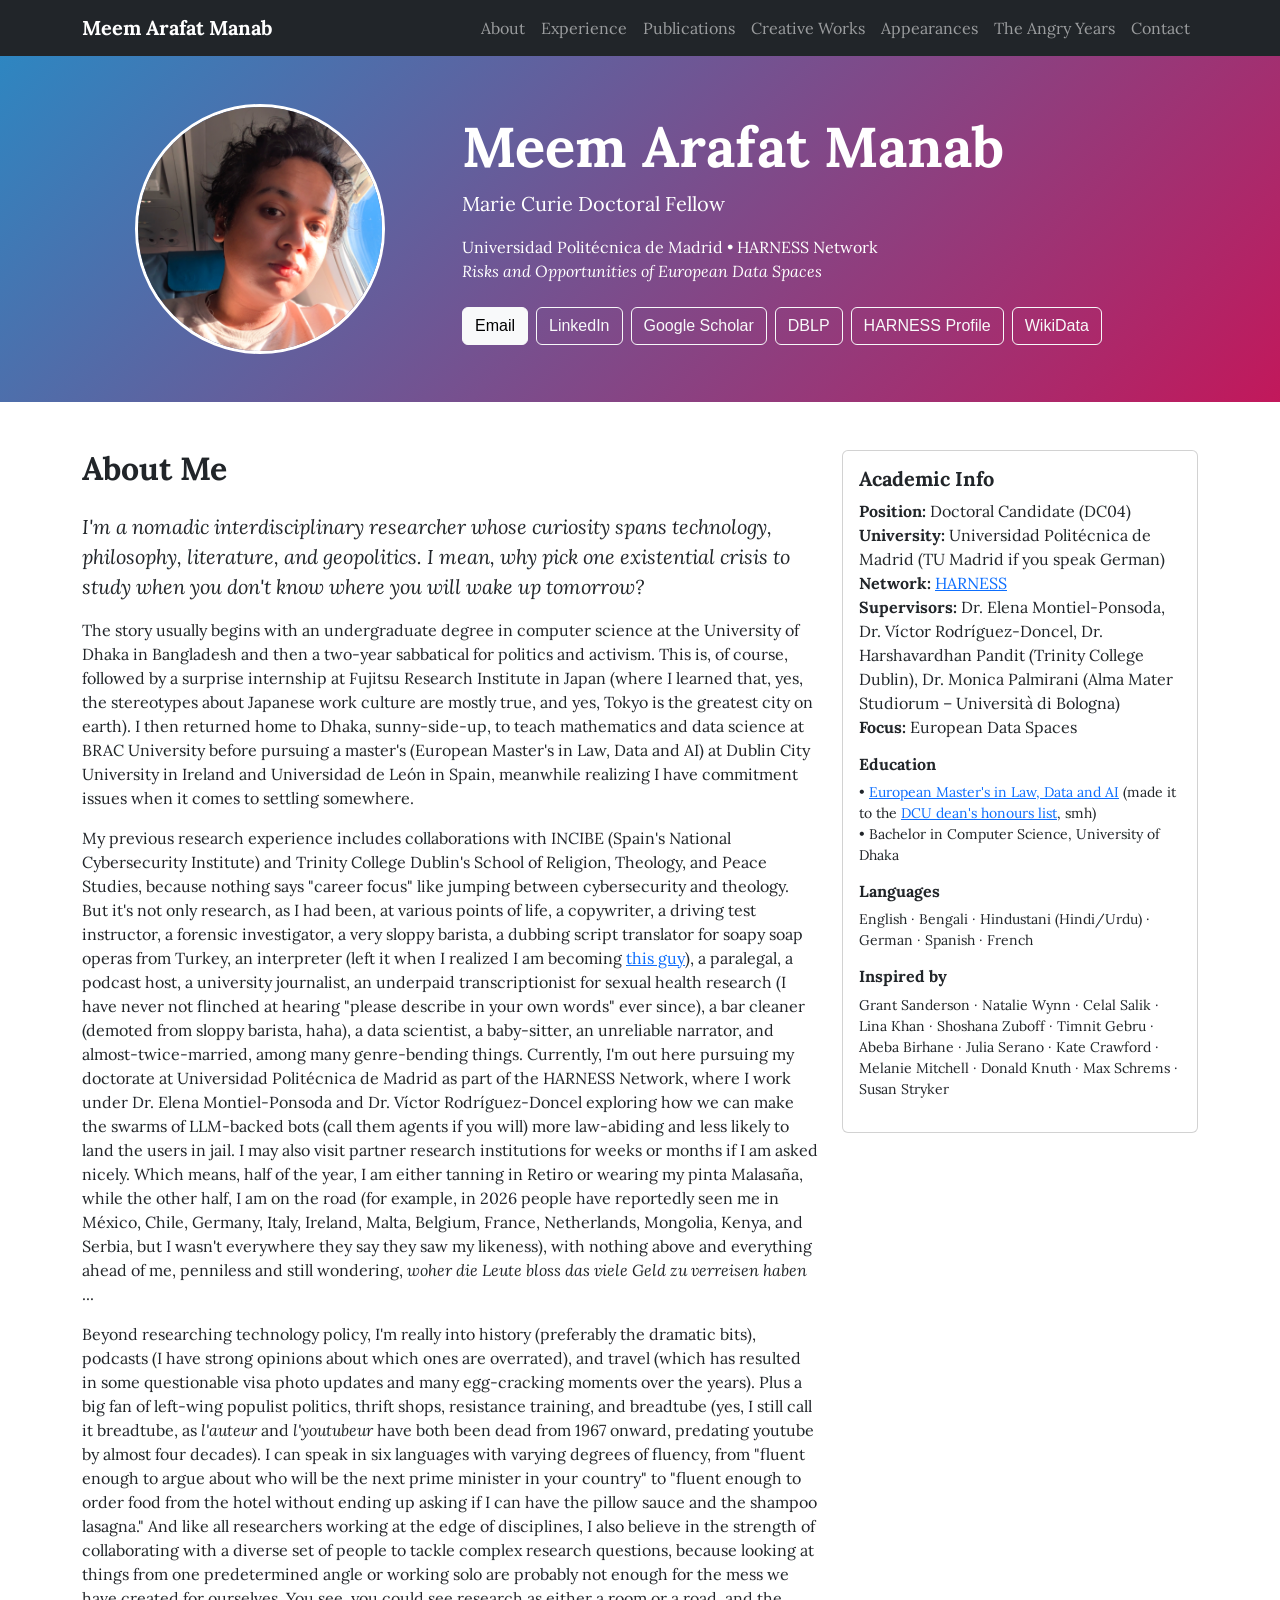
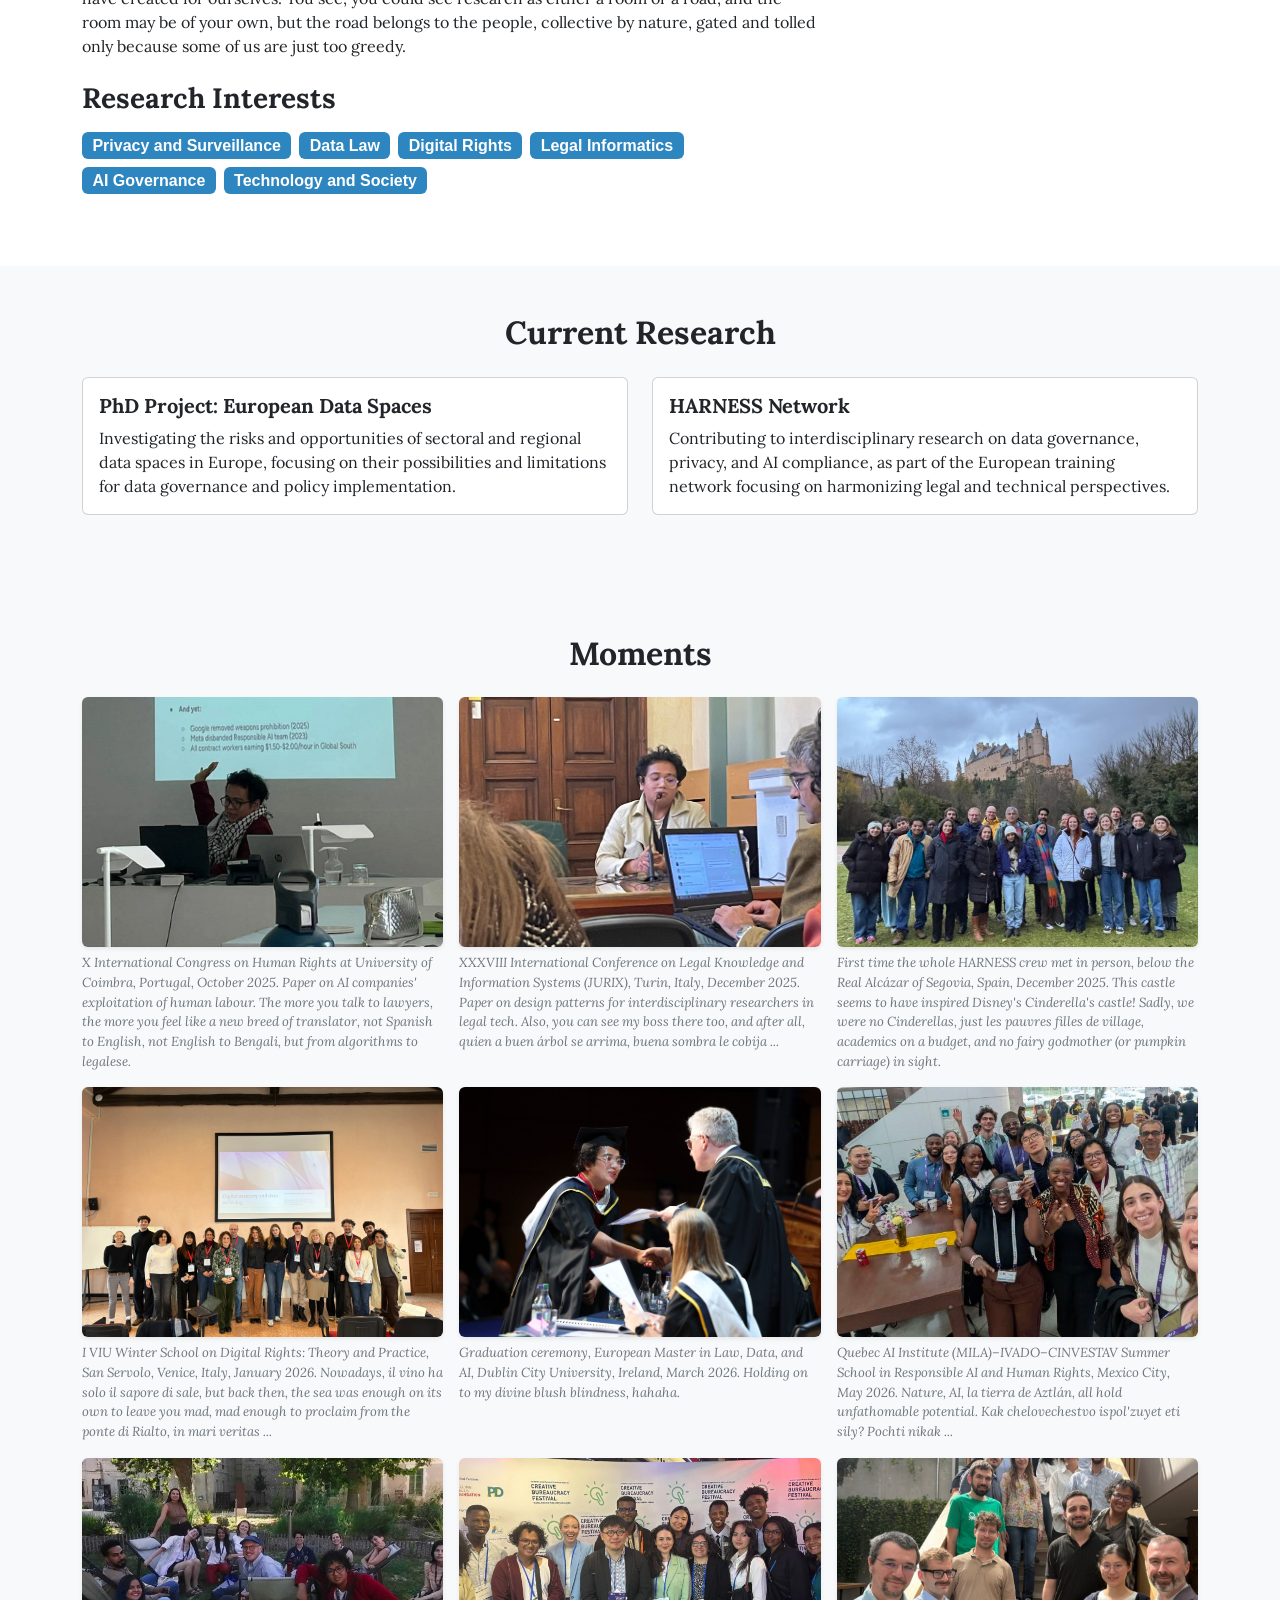
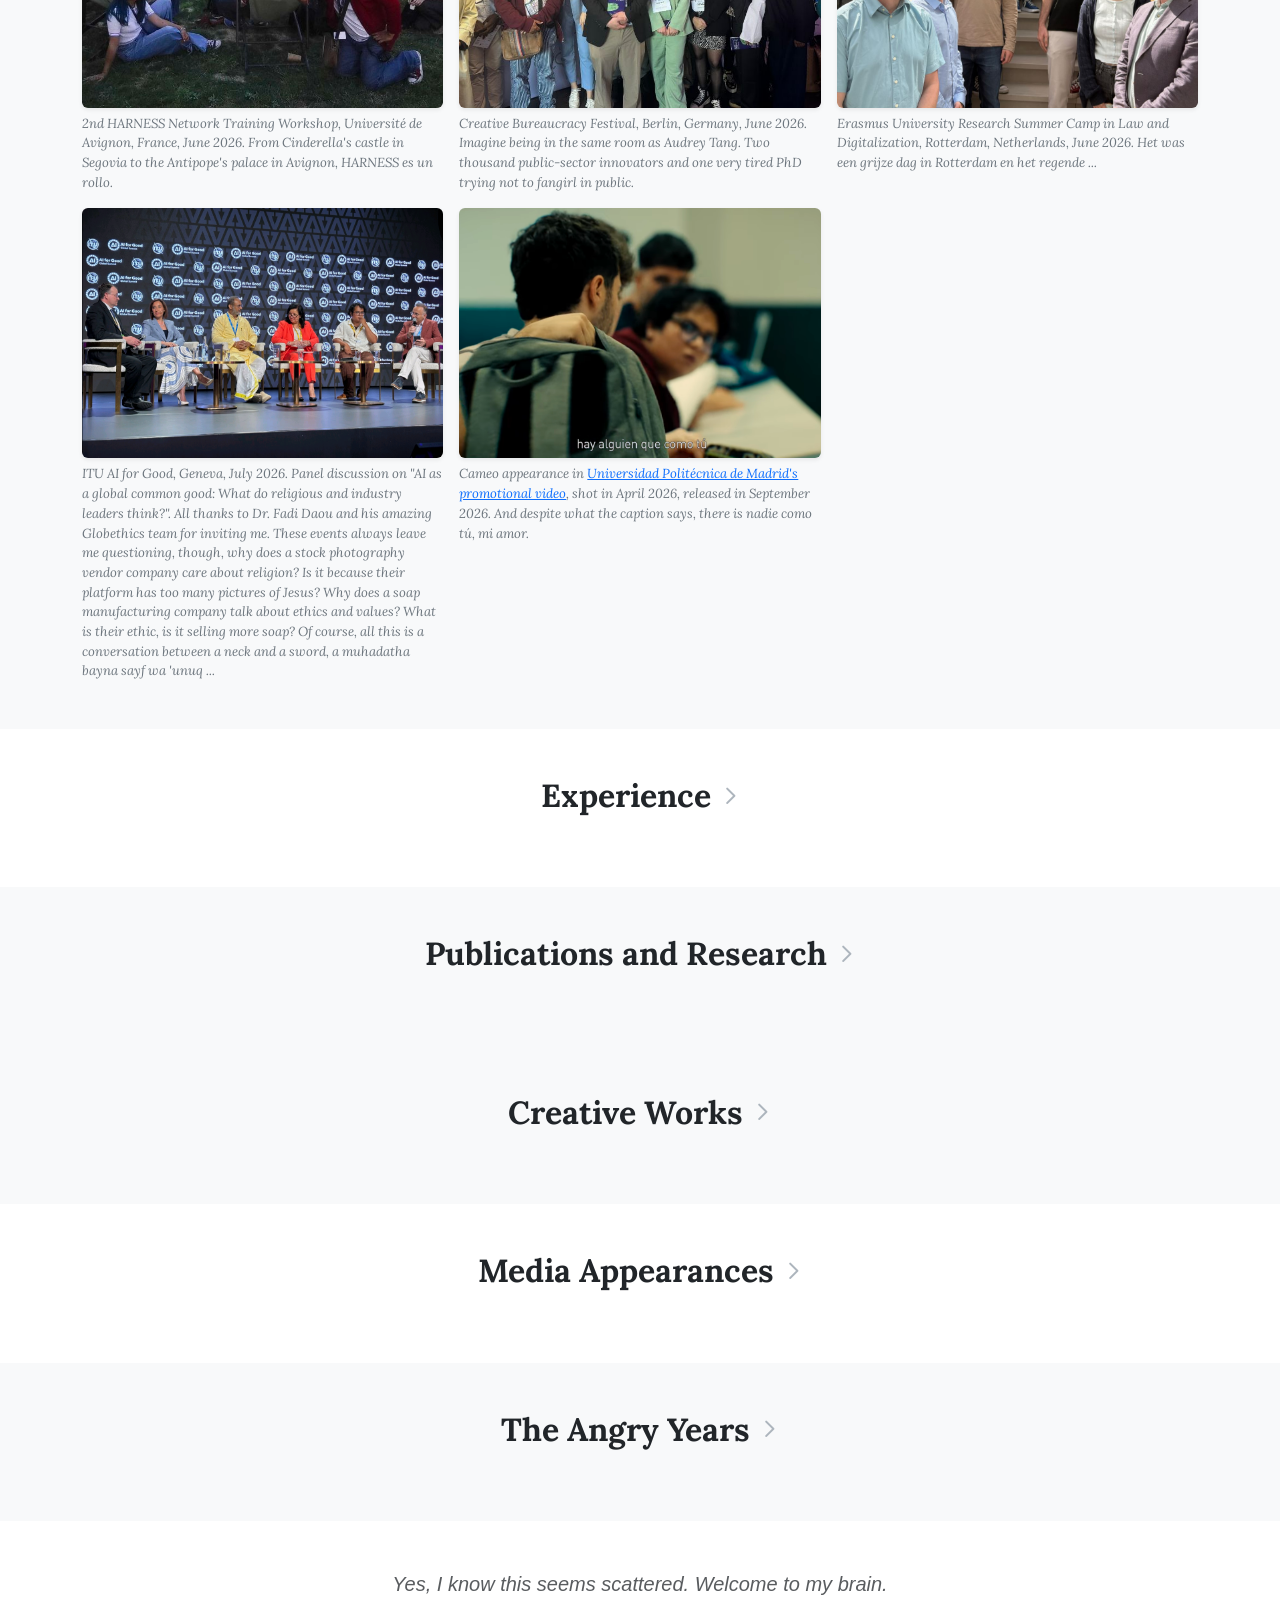
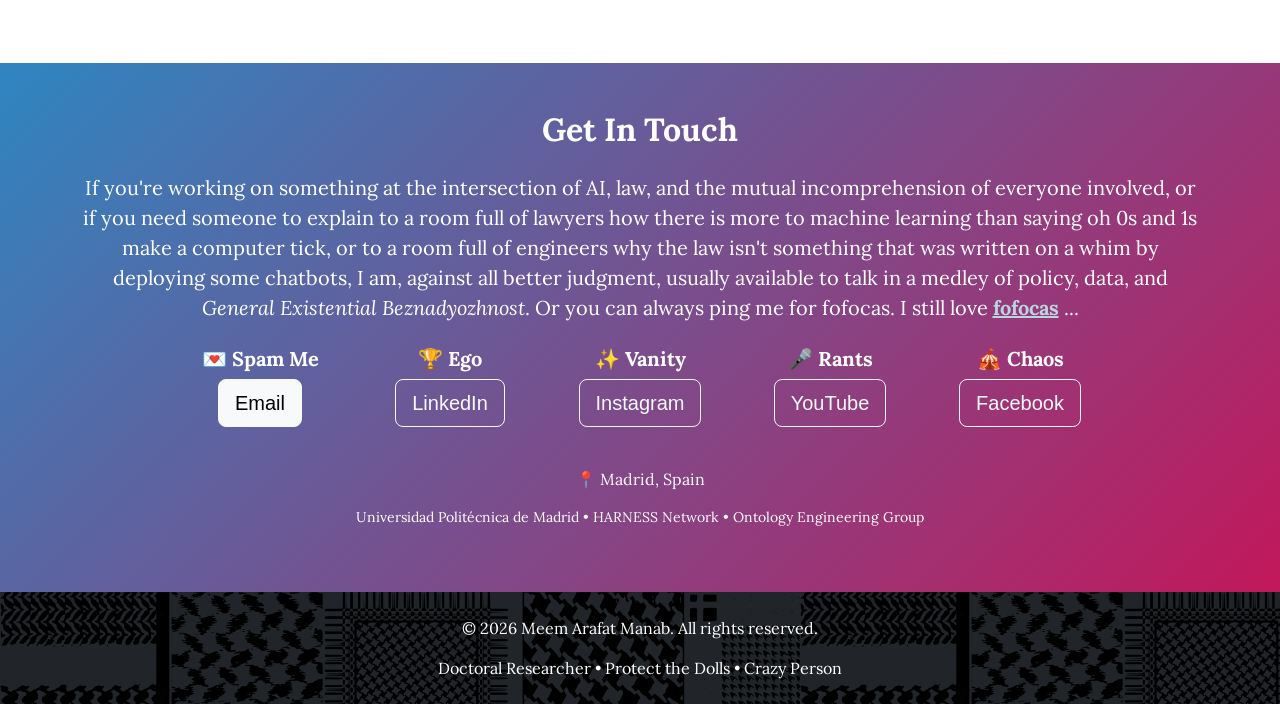
==== index.html @ 27e284b9 "?" ====
<!doctype html>
<html lang="en">
<head>
  <meta charset="utf-8">
  <title>Meem Arafat Manab | AI & Data Policy Researcher</title>
  <meta name="viewport" content="width=device-width, initial-scale=1">
  
  <!-- SEO Meta Tags -->
  <meta name="keywords" content="Meem Arafat Manab, researcher, European Data Spaces, technology policy, data privacy, HARNESS Network">
  
  <!-- Extended SEO Meta Tags -->
  <meta name="description" content="Meem Arafat Manab - Marie Skłodowska-Curie Doctoral Fellow researching European Data Spaces, data privacy, AI ethics, and technology policy at Universidad Politécnica de Madrid. Interdisciplinary researcher, writer, and creative professional.">
  <meta name="keywords" content="Meem Arafat Manab, Marie Curie Fellow, European Data Spaces, AI ethics, technology policy, HARNESS Network, interdisciplinary research, data governance, privacy law, machine learning, Bangladesh researcher, UPM Madrid, Trinity College Dublin, data privacy, AI alignment, technology policy, data governance, interdisciplinary research, Akhteruzzaman Ilias theatre adaptation, Tara Bibir Morod Pola stage adaptation, Bengali literature theatre, Meem Arafat Manab theatre director, Akhteruzzaman Ilias theatrical works, Bengali theatre adaptations, contemporary Bengali literature, Meem Arafat Manab writer, Meem Arafat Manab translator, Andrés Caicedo Bengali translation, Desh Rupantor literature, Golpokotha anthology, The Business Standard Easel Eid Issue, Himal Southasian fiction, Monsoon Revolution documentary, Bangladesh July Revolution film, Shrabon Bidroho documentary, multilingual subtitle supervisor, Meem Arafat Manab creative works, Meem Arafat Manab portfolio, Meem Arafat Manab academic profile, Dhaka researcher, Bangladesh academic, European Master's in Law Data and AI, Universidad Politécnica de Madrid researcher, Trinity College Dublin research fellow, BRAC University lecturer, Fujitsu Research Institute intern, data science educator, interdisciplinary thinker, multilingual researcher, technology and philosophy, geopolitics and technology, data privacy advocate, AI ethics researcher, data rights activist, AI alignment specialist, copyright infringement researcher, Bangladesh Students' Union, EMILDAI, blog editor, GEMS project researcher, digital forensics research, cybersecurity research, disaster management consultant, South Asia disaster risk assessment">
  <meta name="author" content="Meem Arafat Manab">
  <meta name="robots" content="index, follow, max-snippet:-1, max-image-preview:large, max-video-preview:-1">
  <meta name="language" content="English">
  <meta name="revisit-after" content="3 days">
  <meta name="distribution" content="global">
  <meta name="rating" content="general">
  <meta name="copyright" content="Meem Arafat Manab">
  <meta name="topic" content="Technology Policy, Data Privacy, AI Ethics">
  <meta name="summary" content="Academic portfolio of Meem Arafat Manab, a Marie Curie Doctoral Fellow researching European Data Spaces and AI ethics.">
  <meta name="theme-color" content="#2E86C1">
  <meta name="subject" content="trans, queer, researcher, writer">
  <meta name="pronouns" content="they/them/she/her">
  <meta property="profile:gender" content="female">
  

  <!-- Geographic SEO -->
  <meta name="geo.region" content="EU, BD">
  <meta name="geo.placename" content="Brussels, Belgium; Madrid, Spain; Dhaka, Bangladesh">
  
  <!-- Extended Open Graph -->
  <meta property="og:title" content="Meem Arafat Manab | Marie Curie Doctoral Fellow | AI & Data Policy Researcher">
  <meta property="og:description" content="Interdisciplinary researcher investigating European Data Spaces, AI ethics, and technology policy. Creative writer and documentary producer based in Madrid.">
  <meta property="og:image" content="https://manabcodes.github.io/img/cover.png">
  <meta property="og:image:alt" content="Meem Arafat Manab - Doctoral researcher and writer">
  <meta property="og:image:width" content="1200">
  <meta property="og:image:height" content="630">
  <meta property="og:url" content="https://manabcodes.github.io/">
  <meta property="og:type" content="profile"> 
  <meta property="og:site_name" content="Meem Arafat Manab - Personal Portfolio">
  <meta property="og:locale" content="en_US">
  <meta property="profile:first_name" content="Meem">
  <meta property="profile:last_name" content="Manab">
  <meta property="og:video" content="https://www.youtube.com/watch?v=fz8oh5YSPEI">
  <meta property="og:audio" content="https://open.spotify.com/episode/6KyVNU3BzhEIlVxE8JpeWA">


  <!-- Twitter Cards -->
  <meta name="twitter:card" content="summary_large_image">
  <meta name="twitter:site" content="@manabwrites">
  <meta name="twitter:creator" content="@manabwrites">
  <meta name="twitter:title" content="Meem Arafat Manab | Marie Curie Fellow & AI Researcher">
  <meta name="twitter:description" content="Doctoral researcher investigating European Data Spaces, technology policy and AI ethics. Creative writer and interdisciplinary thinker based in Madrid.">
  <meta name="twitter:image" content="https://manabcodes.github.io/img/cover.png">
  <meta name="twitter:image:alt" content="Meem Arafat Manab - AI researcher and writer">

  <!-- Academic/Research specific -->
  <meta name="citation_author" content="Meem Arafat Manab">
  <meta name="citation_title" content="Meem Arafat Manab - Academic Portfolio">
  <meta name="citation_publication_date" content="2025">
  <meta name="DC.creator" content="Meem Arafat Manab">
  <meta name="DC.title" content="Meem Arafat Manab | Data and AI Policy Researcher">
  <meta name="DC.subject" content="AI Research, Data Governance, Technology Policy">
  <meta name="DC.description" content="Academic portfolio of Marie Curie Fellow researching European Data Spaces">

  <!-- Verification tags (add when you set up accounts) -->
  <!-- <meta name="google-site-verification" content="YOUR_GOOGLE_VERIFICATION_CODE"> -->
  <!-- <meta name="msvalidate.01" content="YOUR_BING_VERIFICATION_CODE"> -->

  <!-- Canonical URL -->
  <link rel="canonical" href="https://manabcodes.github.io/">
  <link rel="me" href="https://twitter.com/manabwrites">

  <!-- Alternate languages -->
  <link rel="alternate" hreflang="en" href="https://manabcodes.github.io/">
  <!-- <link rel="alternate" hreflang="es" href="https://manabcodes.github.io/es/"> -->
  <!-- <link rel="alternate" hreflang="bn" href="https://manabcodes.github.io/bn/"> -->

  <!-- RSS/Atom feeds (if you add a blog) -->
  <!-- <link rel="alternate" type="application/rss+xml" title="Meem Arafat Manab Blog" href="/feed.xml"> -->

  <!-- Favicon -->
  <link rel="icon" type="image/x-icon" href="/img/favicon_io/favicon.ico">
  <link rel="icon" type="image/png" sizes="32x32" href="img/favicon_io/favicon-32x32.png">
  <link rel="icon" type="image/png" sizes="16x16" href="img/favicon_io/favicon-16x16.png">
  <link rel="apple-touch-icon" sizes="180x180" href="/img/favicon_io/apple-touch-icon.png">
  <link rel="manifest" href="/img/favicon_io/site.webmanifest">
<link href="https://fonts.googleapis.com/css2?family=UnifrakturMaguntia&display=swap" rel="stylesheet">  

<link href="https://fonts.googleapis.com/css2?family=Lora:ital,wght@0,400;0,600;0,700;1,400;1,600&display=swap" rel="stylesheet">
<link rel="stylesheet" href="../font.css">

  <!-- Bootstrap CSS -->
  <link href="https://cdn.jsdelivr.net/npm/bootstrap@5.3.2/dist/css/bootstrap.min.css" rel="stylesheet">
  <link rel="stylesheet" href="https://cdn.jsdelivr.net/npm/bootstrap-icons@1.11.0/font/bootstrap-icons.css">  <style>
    .hero-section { 
      background: linear-gradient(135deg, #2E86C1 0%, #C2185B 100%); 
    }
    .publication-item { transition: transform 0.2s; }
    .publication-item:hover { transform: translateY(-2px); box-shadow: 0 4px 12px rgba(0,0,0,0.15); }


body, p, li, a {
  font-family: 'Lora', Georgia, serif !important;
}

h1, h2, h3, h4, h5, h6 {
  font-family: 'Lora', Georgia, serif !important;
  font-weight: 700;
}

.navbar, .btn, .badge, small, .text-muted {
  font-family: -apple-system, BlinkMacSystemFont, 'Segoe UI', sans-serif !important;
}
    .badge.bg-primary {
      background-color: #2E86C1 !important;
    }

    .btn-primary {
      background-color: #2E86C1;
      border-color: #2E86C1;
    }

    .btn-primary:hover {
      background-color: #1565C0;
      border-color: #1565C0;
    }

    .btn-outline-primary {
      color: #2E86C1;
      border-color: #2E86C1;
    }

    .btn-outline-primary:hover {
      background-color: #2E86C1;
      border-color: #2E86C1;
    }

    @media (max-width: 768px) {
      .creative-image img {
        height: 150px;
      }
    }
    
    /* Add this new CSS here: */
    .footer-with-pattern {
      position: relative;
      background-color: #121517; /* fallback */
    }

    .footer-with-pattern::before {
      content: '';
      position: absolute;
      top: 0;
      left: 0;
      right: 0;
      bottom: 0;
      background-image: url('img/pattern.png');
      background-size: 800px 462px; /* adjust size as needed */
      background-repeat: repeat;
      opacity: 1.0; /* adjust transparency here */
      z-index: 1;
    }

    .footer-with-pattern .container {
      position: relative;
      z-index: 2;
    }  
    section { scroll-margin-top: 80px; }

    .navbar-nav .nav-link.active {
      color: #2E86C1 !important;
      font-weight: 600;
      border-bottom: 2px solid #2E86C1;
    }
    .navbar {
      transition: box-shadow 0.3s ease;
    }
    
    .navbar.scrolled {
      box-shadow: 0 2px 10px rgba(0, 0, 0, 0.3);
    }

    .section-toggle {
      cursor: pointer;
      display: flex;
      align-items: center;
      justify-content: center;
      width: 100%;
      text-align: center;
    }
    .section-toggle::after {
      font-family: 'bootstrap-icons';
      content: '\f282';
      font-size: 1.2rem;
      color: #adb5bd;
      transition: transform 0.3s ease;
      margin-left: 10px;
    }
    .section-toggle.collapsed::after {
      transform: rotate(-90deg);
    }
    .collapsible-content {
      overflow: hidden;
    }
  </style>
</head>
<body>
  <!-- Navigation -->
  <nav class="navbar navbar-expand-lg navbar-dark bg-dark sticky-top">
    <div class="container">
      <a class="navbar-brand fw-bold" href="#home">Meem Arafat Manab</a>
      <button class="navbar-toggler" type="button" data-bs-toggle="collapse" data-bs-target="#navbarNav">
        <span class="navbar-toggler-icon"></span>
      </button>
      <div class="collapse navbar-collapse" id="navbarNav">
        <ul class="navbar-nav ms-auto">
          <li class="nav-item"><a class="nav-link" href="#about">About</a></li>
          <li class="nav-item"><a class="nav-link" href="#experience">Experience</a></li>
          <li class="nav-item"><a class="nav-link" href="#publications">Publications</a></li>
          <li class="nav-item"><a class="nav-link" href="#creative-works">Creative Works</a></li>
          <li class="nav-item"><a class="nav-link" href="#media">Appearances</a></li>
          <li class="nav-item"><a class="nav-link" href="#angry-years">The Angry Years</a></li>
          <li class="nav-item"><a class="nav-link" href="#contact">Contact</a></li>

        </ul>
      </div>
    </div>
  </nav>

  <!-- Hero Section -->
  <section id="home" class="hero-section py-5 text-white">
    <div class="container">
      <div class="row align-items-center">
        <div class="col-md-4 text-center mb-4 mb-md-0">
        <img src="img/meem2.jpg" alt="Meem Arafat Manab" class="rounded-circle img-fluid border border-3 border-white" style="width: 250px; height: 250px; object-fit: cover; object-position: center 15%;"></div>
        <div class="col-md-8">
          <h1 class="display-4 fw-bold">Meem Arafat Manab</h1>

          <p class="lead">Marie Curie Doctoral Fellow</p>
          <p class="mb-4">Universidad Politécnica de Madrid • HARNESS Network<br>
          <em>Risks and Opportunities of European Data Spaces</em></p>
          <div class="d-flex flex-wrap gap-2">
            <a href="mailto:prokriteya@gmail.com" target="_blank" class="btn btn-light">Email</a>
            <a href="https://www.linkedin.com/in/meem-manab/" target="_blank" class="btn btn-outline-light">LinkedIn</a>
            <a href="https://scholar.google.com/citations?user=Uc5np_EAAAAJ&hl=en" target="_blank" class="btn btn-outline-light">Google Scholar</a>
            <a href="https://dblp.org/pid/354/6277.html" target="_blank" class="btn btn-outline-light">DBLP</a>
            <a href="https://harness-network.eu/people/meem-manab.html" target="_blank" class="btn btn-outline-light">HARNESS Profile</a>
            <a href="https://www.wikidata.org/wiki/Q138648607" target="_blank" class="btn btn-outline-light">WikiData</a>
          </div>
        </div>
      </div>
    </div>
  </section>

  <!-- About Section -->
  <section id="about" class="py-5">
    <div class="container">
      <div class="row">
        <div class="col-lg-8">
          <h2 class="mb-4">About Me</h2>
          <p class="lead"><i>I'm a nomadic interdisciplinary researcher whose curiosity spans technology, philosophy, literature, and geopolitics. I mean, why pick one existential crisis to study when you don't know where you will wake up tomorrow?</i></p>
          
          <p>The story usually begins with an undergraduate degree in computer science at the University of Dhaka in Bangladesh and then a two-year sabbatical for politics and activism. This is, of course, followed by a surprise internship at Fujitsu Research Institute in Japan (where I learned that, yes, the stereotypes about Japanese work culture are mostly true, and yes, Tokyo is the greatest city on earth). I then returned home to Dhaka, sunny-side-up, to teach mathematics and data science at BRAC University before pursuing a master's (European Master's in Law, Data and AI) at Dublin City University in Ireland and Universidad de León in Spain, meanwhile realizing I have commitment issues when it comes to settling somewhere.</p>
          
          <p>My previous research experience includes collaborations with INCIBE (Spain's National Cybersecurity Institute) and Trinity College Dublin's School of Religion, Theology, and Peace Studies, because nothing says "career focus" like jumping between cybersecurity and theology. But it's not only research, as I had been, at various points of life, a copywriter, a driving test instructor, a forensic investigator, a very sloppy barista, a dubbing script translator for soapy soap operas from Turkey, an interpreter (left it when I realized I am becoming <a href="https://www.youtube.com/watch?v=foT9rsHmS24" target="_blank">this guy</a>), a paralegal, a podcast host, a university journalist, an underpaid transcriptionist for sexual health research (I have never not flinched at hearing "please describe in your own words" ever since), a bar cleaner (demoted from sloppy barista, haha), a data scientist, a baby-sitter, an unreliable narrator, and almost-twice-married, among many genre-bending things. Currently, I'm out here pursuing my doctorate at Universidad Politécnica de Madrid as part of the HARNESS Network, where I work under Dr. Elena Montiel-Ponsoda and Dr. Víctor Rodríguez-Doncel exploring how we can make the swarms of LLM-backed bots (call them agents if you will) more law-abiding and less likely to land the users in jail. I may also visit partner research institutions for weeks or months if I am asked nicely. Which means, half of the year, I am either tanning in Retiro or wearing my pinta Malasaña, while the other half, I am on the road (for example, in 2026 people have reportedly seen me in México, Chile, Germany, Italy, Ireland, Malta, Belgium, France, Netherlands, Mongolia, Kenya, and Serbia, but I wasn't everywhere they say they saw my likeness), with nothing above and everything ahead of me, penniless and still wondering, <i>woher die Leute bloss das viele Geld zu verreisen haben</i> ...</p>

          <p>Beyond researching technology policy, I'm really into history (preferably the dramatic bits), podcasts (I have strong opinions about which ones are overrated), and travel (which has resulted in some questionable visa photo updates and many egg-cracking moments over the years). Plus a big fan of left-wing populist politics, thrift shops, resistance training, and breadtube (yes, I still call it breadtube, as <i>l'auteur</i> and <i>l'youtubeur</i> have both been dead from 1967 onward, predating youtube by almost four decades). I can speak in six languages with varying degrees of fluency, from "fluent enough to argue about who will be the next prime minister in your country" to "fluent enough to order food from the hotel without ending up asking if I can have the pillow sauce and the shampoo lasagna." And like all researchers working at the edge of disciplines, I also believe in the strength of collaborating with a diverse set of people to tackle complex research questions, because looking at things from one predetermined angle or working solo are probably not enough for the mess we have created for ourselves. You see, you could see research as either a room or a road, and the room may be of your own, but the road belongs to the people, collective by nature, gated and tolled only because some of us are just too greedy.</p>

          <h3 class="mt-4 mb-3">Research Interests</h3>
          <div class="d-flex flex-wrap gap-2 mb-4">
            <span class="badge bg-primary fs-6">Privacy and Surveillance</span>
            <span class="badge bg-primary fs-6">Data Law</span>
            <span class="badge bg-primary fs-6">Digital Rights</span>
            <span class="badge bg-primary fs-6">Legal Informatics</span>
            <span class="badge bg-primary fs-6">AI Governance</span>
            <span class="badge bg-primary fs-6">Technology and Society</span>
          </div>
        </div>
        <div class="col-lg-4">
          <div class="card">
            <div class="card-body">
              <h5 class="card-title">Academic Info</h5>
              <ul class="list-unstyled">
                <li><strong>Position:</strong> Doctoral Candidate (DC04)</li>
                <li><strong>University:</strong> Universidad Politécnica de Madrid (TU Madrid if you speak German)</li>
                <li><strong>Network:</strong> <a href="https://harness-network.eu/" target="_blank"> HARNESS</a></li>
                <li><strong>Supervisors:</strong> Dr. Elena Montiel-Ponsoda, Dr. Víctor Rodríguez-Doncel, Dr. Harshavardhan Pandit (Trinity College Dublin), Dr. Monica Palmirani (Alma Mater Studiorum – Università di Bologna)</li>
                <li><strong>Focus:</strong> European Data Spaces</li>
              </ul>
              
              <h6 class="mt-3">Education</h6>
              <ul class="list-unstyled small">
                <li>• <a href="https://emildai.eu/" target="_blank">European Master's in Law, Data and AI</a> (made it to the <a href="https://www.dcu.ie/humanities-and-social-sciences/deans-honours-list-2026" target="_blank">DCU dean's honours list</a>, smh)</li>
                <li>• Bachelor in Computer Science, University of Dhaka</li>
              </ul>
              
              <h6 class="mt-3">Languages</h6>
              <p class="small">English · Bengali · Hindustani (Hindi/Urdu) · German · Spanish · French</p>

              <h6 class="mt-3">Inspired by</h6>
              <p  class="small">Grant Sanderson · Natalie Wynn · Celal Salik · Lina Khan · Shoshana Zuboff · Timnit Gebru · Abeba Birhane · Julia Serano · Kate Crawford · Melanie Mitchell · Donald Knuth · Max Schrems · Susan Stryker</p>
            </div>
          </div>
        </div>
      </div>
    </div>
  </section>

  <!-- Current Research -->
  <section id="research" class="py-5 bg-light">
    <div class="container">
      <h2 class="mb-4 text-center">Current Research</h2>
      <div class="row">
        <div class="col-md-6 mb-4">
          <div class="card h-100">
            <div class="card-body">
              <h5 class="card-title">PhD Project: European Data Spaces</h5>
              <p class="card-text">Investigating the risks and opportunities of sectoral and regional data spaces in Europe, focusing on their possibilities and limitations for data governance and policy implementation.</p>
            </div>
          </div>
        </div>
        <div class="col-md-6 mb-4">
          <div class="card h-100">
            <div class="card-body">
              <h5 class="card-title">HARNESS Network</h5>
              <p class="card-text">Contributing to interdisciplinary research on data governance, privacy, and AI compliance, as part of the European training network focusing on harmonizing legal and technical perspectives.</p>
            </div>
          </div>
        </div>
      </div>
    </div>
  </section>

  <!-- Photo Gallery - Research Moments -->
  <section id="moments" class="py-5 bg-light">
    <div class="container">
      <h2 class="mb-4 text-center">Moments</h2>
      <div class="row g-3">
        <div class="col-md-4 col-sm-6">
          <div class="moments-card">
            <img src="img/moments/11.jpg" loading="lazy" alt="CIDH-Coimbra" class="img-fluid rounded shadow-sm" style="width: 100%; height: 250px; object-fit: cover;">
            <p class="moments-caption">X International Congress on Human Rights at University of Coimbra, Portugal, October 2025. Paper on AI companies' exploitation of human labour. The more you talk to lawyers, the more you feel like a new breed of translator, not Spanish to English, not English to Bengali, but from algorithms to legalese.</p>
          </div>
        </div>
        <div class="col-md-4 col-sm-6">
          <div class="moments-card">
            <img src="img/moments/12.jpg" loading="lazy" alt="JURIX-Turin" class="img-fluid rounded shadow-sm" style="width: 100%; height: 250px; object-fit: cover;">
            <p class="moments-caption">XXXVIII International Conference on Legal Knowledge and Information Systems (JURIX), Turin, Italy, December 2025. Paper on design patterns for interdisciplinary researchers in legal tech. Also, you can see my boss there too, and after all, quien a buen árbol se arrima, buena sombra le cobija ...</p>
          </div> 
        </div>
        <div class="col-md-4 col-sm-6">
          <div class="moments-card">
            <img src="img/moments/11a.jpg" loading="lazy" alt="HARNESS-Segovia" class="img-fluid rounded shadow-sm" style="width: 100%; height: 250px; object-fit: cover;">
            <p class="moments-caption">First time the whole HARNESS crew met in person, below the Real Alcázar of Segovia, Spain, December 2025. This castle seems to have inspired Disney's Cinderella's castle! Sadly, we were no Cinderellas, just les pauvres filles de village, academics on a budget, and no fairy godmother (or pumpkin carriage) in sight.</p>
          </div>
        </div>
        <div class="col-md-4 col-sm-6">
          <div class="moments-card">
            <img src="img/moments/13.jpg" loading="lazy" alt="VIUWinterSchool-Venice" class="img-fluid rounded shadow-sm" style="width: 100%; height: 250px; object-fit: cover;">
            <p class="moments-caption">I VIU Winter School on Digital Rights: Theory and Practice, San Servolo, Venice, Italy, January 2026. Nowadays, il vino ha solo il sapore di sale, but back then, the sea was enough on its own to leave you mad, mad enough to proclaim from the ponte di Rialto, in mari veritas ...</p>
          </div>
        </div>
        <div class="col-md-4 col-sm-6">
          <div class="moments-card">
            <img src="img/moments/14.jpg" loading="lazy" alt="DCUGraduation-Dublin" class="img-fluid rounded shadow-sm" style="width: 100%; height: 250px; object-fit: cover;">
            <p class="moments-caption">Graduation ceremony, European Master in Law, Data, and AI, Dublin City University, Ireland, March 2026. Holding on to my divine blush blindness, hahaha.</p>
          </div>
        </div>
<div class="col-md-4 col-sm-6">
          <div class="moments-card">
            <img src="img/moments/15.jpg" loading="lazy" alt="MILA-MexicoCity" class="img-fluid rounded shadow-sm" style="width: 100%; height: 250px; object-fit: cover;">
            <p class="moments-caption">Quebec AI Institute (MILA)–IVADO–CINVESTAV Summer School in Responsible AI and Human Rights, Mexico City, May 2026. Nature, AI, la tierra de Aztlán, all hold unfathomable potential. Kak chelovechestvo ispol'zuyet eti sily? Pochti nikak ...</p>
          </div>
        </div>
<div class="col-md-4 col-sm-6">
          <div class="moments-card">
            <img src="img/moments/16.jpg" loading="lazy" alt="HARNESS-Avignon" class="img-fluid rounded shadow-sm" style="width: 100%; height: 250px; object-fit: cover;">
            <p class="moments-caption">2nd HARNESS Network Training Workshop, Université de Avignon, France, June 2026. From Cinderella's castle in Segovia to the Antipope's palace in Avignon, HARNESS es un rollo.</p>
          </div>
        </div>
<div class="col-md-4 col-sm-6">
          <div class="moments-card">
            <img src="img/moments/17.jpeg" loading="lazy" alt="CreativeBureaucracy-Berlin" class="img-fluid rounded shadow-sm" style="width: 100%; height: 250px; object-fit: cover;">
            <p class="moments-caption">Creative Bureaucracy Festival, Berlin, Germany, June 2026. Imagine being in the same room as Audrey Tang. Two thousand public-sector innovators and one very tired PhD trying not to fangirl in public.</p>
          </div>
        </div>

<div class="col-md-4 col-sm-6">
          <div class="moments-card">
            <img src="img/moments/20.png" loading="lazy" alt="ErasmusUniversity-Rotterdam" class="img-fluid rounded shadow-sm" style="width: 100%; height: 250px; object-fit: cover;">
            <p class="moments-caption">Erasmus University Research Summer Camp in Law and Digitalization, Rotterdam, Netherlands, June 2026. Het was een grijze dag in Rotterdam en het regende ...</p>
          </div>
        </div>

<div class="col-md-4 col-sm-6">
          <div class="moments-card">
            <img src="img/moments/21.png" loading="lazy" alt="ITU-Geneva" class="img-fluid rounded shadow-sm" style="width: 100%; height: 250px; object-fit: cover;">
            <p class="moments-caption">ITU AI for Good, Geneva, July 2026. Panel discussion on "AI as a global common good: What do religious and industry leaders think?". All thanks to Dr. Fadi Daou and his amazing Globethics team for inviting me. These events always leave me questioning, though, why does a stock photography vendor company care about religion? Is it because their platform has too many pictures of Jesus? Why does a soap manufacturing company talk about ethics and values? What is their ethic, is it selling more soap? Of course, all this is a conversation between a neck and a sword, a muhadatha bayna sayf wa 'unuq ...</p>
          </div>
        </div>

<div class="col-md-4 col-sm-6">
          <div class="moments-card">
            <img src="img/moments/22.png" loading="lazy" alt="UPM-Madrid" class="img-fluid rounded shadow-sm" style="width: 100%; height: 250px; object-fit: cover;">
            <p class="moments-caption">Cameo appearance in <a href="https://youtu.be/XLXdGH_O8oU?is=LddYVZ11TKosexyX">Universidad Politécnica de Madrid's promotional video</a>, shot in April 2026, released in September 2026. And despite what the caption says, there is nadie como tú, mi amor.</p>
          </div>
        </div>
  
        <!-- Add more images here as col-md-4 col-sm-6 divs -->
      </div>
    </div>
  </section>
  
  <style>
  .moments-gallery img {
    transition: transform 0.3s ease, box-shadow 0.3s ease;
    cursor: pointer;
  }
  
  .moments-gallery img:hover {
    transform: scale(1.05);
    box-shadow: 0 8px 16px rgba(0,0,0,0.2);
  }
  .moments-card img {
  width: 100%;
  height: 250px;
  object-fit: cover;
  transition: transform 0.3s ease, box-shadow 0.3s ease;
  cursor: pointer;
}

.moments-card img:hover {
  transform: scale(1.03);
  box-shadow: 0 8px 16px rgba(0,0,0,0.2);
}

.moments-caption {
  font-size: 0.82rem;
  color: #6c757d;
  margin-top: 6px;
  margin-bottom: 0;
  font-style: italic;
}
  </style>

<!-- Experience -->
<section id="experience" class="py-5">
  <div class="container">
    <!-- <h2 class="mb-4 text-center">Experience</h2> -->
    <h2 class="mb-4 text-center section-toggle collapsed" data-bs-toggle="collapse" data-bs-target="#experience-content">Experience</h2>
    <div id="experience-content" class="collapse collapsible-content">
    <div class="row">
      <div class="col-lg-10 mx-auto">
        <div class="timeline">
          <div class="experience-item mb-4 p-4 border rounded">
            <h5>Marie Skłodowska-Curie Doctoral Fellow</h5>
            <p class="text-muted mb-2"><strong>HARNESS Doctoral Network</strong> • <strong>Universidad Politécnica de Madrid</strong> • Alma Mater Studiorum – Università di Bologna • Spain • Italy </p>
            <p class="text-muted mb-1">2025 – Present</p>
            <p class="mb-0">Intersectional research in law, artificial intelligence, and ethics, with focus on risks and opportunities of sectoral and regional data spaces, and legal compliance of agentic AI.</p>
            <a href="https://harness-network.eu/people/meem-manab.html" target="_blank" class="btn btn-outline-primary btn-sm mt-2">View Research Profile</a>
            <p class="mt-2 mb-0"><small class="text-muted">Side quests: Visiting Researcher, <a href="https://idlab.ugent.be/" target="_blank">IDLab</a>, Ghent University – imec (2026) · <a href="https://copyrightsociety.org/artificial-intelligence-subcommittee" target="_blank">Member, AI Subcommittee, the Copyright Society</a> (2026&ndash;2028) · <a href="https://www.edpb.europa.eu/support-pool-of-experts-spe-programme_en" target="_blank">EDPB's Support Pool of Experts</a> (2026&ndash;2030) · <a href="https://www.salzburgglobal.org/person/meem-arafat-manab" target="_blank">Public Policy New Voices Europe Fellow</a>, Salzburg Global Seminar (2026) · <a href="https://globethics.net/fellows/meem-arafat-manab" target="_blank">Ethical AI Governance Fellow</a>, Globethics (2026)</small></p>
          </div>

          <div class="experience-item mb-4 p-4 border rounded">
            <h5>Research Fellow</h5>
            <p class="text-muted mb-2"><strong>GEMS Project</strong> • <strong>Trinity College Dublin</strong> • Ireland </p>
            <p class="text-muted mb-1">2024 – Present</p>
            <p class="mb-0">Research on "Games as a Multi-layered Security Threat", investigating the intersection of gaming platforms, user behaviour, rise of alt-right and incel communities, and digital safety. Incorporated fine-tuned language models to predict radicalisation trajectories, bridging algorithms, political violence and communal identity.</p>
            <a href="https://www.tcd.ie/religion/staff/research-fellows/" target="_blank" class="btn btn-outline-primary btn-sm mt-2">View Research Profile</a>
          </div>
          
          <div class="experience-item mb-4 p-4 border rounded">
            <h5>Research Fellow</h5>
            <p class="text-muted mb-2"><strong>Panacea Cooperative Research</strong> • <strong>Universidad de León</strong> • Castilla y León, Spain</p>
            <p class="text-muted mb-1">2024 – 2025</p>
            <p class="mb-0">Collaborative research across multiple Spanish universities focusing on digital forensics.</p>
            <p class="mt-2 mb-0"><small class="text-muted">Side quest: <a href="https://fgulem.unileon.es/" target="_blank">FGULEM Scholar</a>, Institute of Business Competitiveness, Castille and León (2024)</small></p>
          </div>

          <div class="experience-item mb-4 p-4 border rounded">
            <h5>Editor</h5>
            <p class="text-muted mb-2"><strong>EMILDAI Blog</strong> • Remote</p>
            <p class="text-muted mb-1">2024 – 2025</p>
            <p class="mb-0">Editorial work on AI and law topics for Dr. Edoardo Celeste.</p>
            <a href="https://emildai.eu/we-would-like-to-introduce-our-new-blog-editors-for-2024-2025/" target="_blank" class="btn btn-outline-primary btn-sm mt-2">In case you want to read the Blog</a>
          </div>

          <div class="experience-item mb-4 p-4 border rounded">
            <h5>Research Intern • Visiting Researcher</h5>
            <p class="text-muted mb-2"><strong>ADAPT Center, Trinity College Dublin</strong> • <strong><a href="https://www.insight-centre.org/collaborative-research-initiative-with-braincreators/" target="_blank">Insight SFI Research Centre</a>, Dublin City University</strong> • Ireland </p>
            <p class="text-muted mb-1">Summer 2024</p>
            <p class="mb-0">Converted parts of the EU AI Act to industry standards at Trinity and extracted classification taxonomy from neural network models at DCU.</p>
          </div>
          
          <div class="experience-item mb-4 p-4 border rounded">
            <h5>Lecturer • Programme Manager</h5>
            <p class="text-muted mb-2"><strong>BRAC University</strong> • Dhaka, Bangladesh</p>
            <p class="text-muted mb-1">2020 – 2023</p>
            <p class="mb-0">Taught mathematics, data science, and computer science courses while managing the OSUN Science Shop program in collaboration with international universities from Budapest, Vienna, Vilnius, and Bishkek.</p>
            <a href="https://www.bracu.ac.bd/about/people/meem-arafat-manab" target="_blank" class="btn btn-outline-primary btn-sm mt-2">View Staff Profile</a>
            <p class="mt-2 mb-0"><small class="text-muted">Side quests: Economy of Tomorrow Fellow, Friedrich-Ebert-Stiftung (2023) · OSUN Experiential Learning Institute Fellow (2022) · <a href="https://iwtclasp.bard.edu/fellows/" target="_blank">CLASP Fellow</a>, Bard College IWT (2021–2023)</small></p>
          </div>

          <div class="experience-item mb-4 p-4 border rounded">
            <h5>Affiliated Faculty</h5>
            <p class="text-muted mb-2"><strong>Bard College</strong> • New York, USA</p>
            <p class="text-muted mb-1">Spring 2023</p>
            <p class="mb-0">Hosted by the Levy Economics Institute, contributing to the course GIS for Environmental Justice.</p>
          </div>

          <div class="experience-item mb-4 p-4 border rounded rainbow-border">
            <h5>Workshop Facilitator • Research Assistant</h5>
            <p class="text-muted mb-2"><strong>Oboyob Diversity Circle</strong> • Bangladesh</p>
            <p class="text-muted mb-1">2020 – 2022</p>
            <p class="mb-0">Facilitated diversity and inclusion workshops, conducted research on LGBTQ+ rights advocacy in cooperation with ILGA Asia, promoting social justice and human rights education.</p>
          </div>
          <div class="experience-item mb-4 p-4 border rounded">
            <h5>Short Term Consultant</h5>
            <p class="text-muted mb-2"><strong>The World Bank Group</strong> • Disaster Management Unit, South Asia Region • Remote</p>
            <p class="text-muted mb-1">2020 – 2021</p>
            <p class="mb-0">Consulting on disaster management and risk assessment projects across South Asia.</p>
          </div>

          <div class="experience-item mb-4 p-4 border rounded">
            <h5>Graduate Trainee</h5>
            <p class="text-muted mb-2"><strong>Fujitsu Research Institute</strong> • Tokyo, Japan</p>
            <p class="text-muted mb-1">Fall 2019</p>
            <p class="mb-0">Research and development experience in digital marketing, statistical analysis, and process automation.</p>
          </div>
        </div>
      </div>
    </div>
  </div>
  </div>  <!-- closes collapsible-content -->
</section>

<style>
.rainbow-border {
  position: relative;
  border: 2px solid transparent !important;
  background: linear-gradient(white, white) padding-box, 
              linear-gradient(45deg, #e40303, #ff8c00, #ffed00, #008018, #0066cc, #732982) border-box;
}
</style>

  <!-- Publications -->
  <section id="publications" class="py-5 bg-light">
    <div class="container">
      <!-- <h2 class="mb-4 text-center">Publications and Research</h2> -->
      <h2 class="mb-4 text-center w-100 section-toggle collapsed" data-bs-toggle="collapse" data-bs-target="#publications-content">Publications and Research</h2>
      <div id="publications-content" class="collapse collapsible-content">
      <div class="row">
        <div class="col-lg-8 mx-auto">
          <div class="text-center mb-4">
            <p>For the most up-to-date list of peer-reviewed publications, please visit:</p>
            <div class="d-flex justify-content-center gap-3">
              <a href="https://scholar.google.com/citations?user=Uc5np_EAAAAJ&hl=en" target="_blank" class="btn btn-outline-primary">Google Scholar</a>
              <a href="https://dblp.org/pid/354/6277.html" target="_blank" class="btn btn-outline-primary">DBLP</a>
            </div>
          </div>
          
          <!-- <div class="publication-item mb-4 p-4 border rounded bg-white">
            <h5>Ongoing PhD Research</h5>
            <p class="text-muted mb-2"><strong>Topic:</strong> Risks and Opportunities of European Data Spaces</p>
            <p class="text-muted mb-2"><strong>Institution:</strong> Universidad Politécnica de Madrid</p>
            <p>Comprehensive analysis of sectoral and regional data spaces within the European framework, examining governance structures, technical implementations, and policy implications.</p> -->
        </div>
        <!-- Essays & Commentary -->

        <div class="col-lg-9 mx-auto">

        <div class="creative-category mb-5">
        <h4 class="mb-4 text-dark">Essays & Commentary <small class="text-muted"></small></h4>
        <div class="row">


<div class="col-md-6 mb-4">
            <div class="creative-item h-100 p-4 bg-white rounded shadow-sm">
              <div class="creative-image mb-3">
                <img src="https://www.thedailystar.net/sites/default/files/styles/big_1/public/2026-07/data%20breach%20in%20Bangladesh.jpg?h=c06fab7e" loading="lazy" alt="Data breach in Bangladesh" class="img-fluid rounded">
              </div>
              <h5>Why Bangladesh's new data protection law may fail to protect your data</h5>
              <p class="text-muted mb-2">Article in English • <em>The Daily Star</em> • July 2026</p>
              <p class="mb-3">An article about the structural gaps in Bangladesh's new Personal Data Protection Act, from the Shwapno breach to the leaked voter list, and why a "data commons" approach may be needed instead.</p>
              <a href="https://www.thedailystar.net/slow-reads/big-picture/news/why-bangladeshs-new-data-protection-law-may-fail-protect-your-data-4217396" target="_blank" class="btn btn-outline-primary btn-sm">Read for yourself</a> 
              <a href="https://asianews.network/why-bangladeshs-new-data-protection-law-may-fail-to-protect-your-data/" target="_blank" class="btn btn-outline-secondary btn-sm">republished here</a> 
              <a href="https://databreaches.net/2026/07/08/why-bangladeshs-new-data-protection-law-may-fail-to-protect-your-data/" target="_blank" class="btn btn-outline-secondary btn-sm">and here</a> 
              <a href="https://cdotimes.com/2026/07/07/why-bangladeshs-new-data-protection-law-may-fail-to-protect-your-data-asia-news-network/" target="_blank" class="btn btn-outline-secondary btn-sm">and here</a>
            </div>
          </div>

          <div class="col-md-6 mb-4">
            <div class="creative-item h-100 p-4 bg-white rounded shadow-sm">
              <div class="creative-image mb-3">
                <img src="https://images.theconversation.com/files/727996/original/file-20260403-71-9kbk24.png" loading="lazy" alt="Surveillance vs Privacy" class="img-fluid rounded">
              </div>
              <h5>The European Union, to prevent Child Sexual Abuse, wants your Messages to be scanned by AI, <i>but at what cost</i>?</h5>
              <p class="text-muted mb-2">Article in Spanish • <em>The Conversation ES</em> • April 2026</p>
              <p class="mb-3">An article about the dangers of Chat Control, and about the balance between surveillance and privacy. It was written in Spanish. Yes, I do speak a bit of Spanish. </p>
              <a href="https://theconversation.com/la-ue-quiere-que-la-ia-escanee-nuestros-mensajes-privados-en-busca-de-abuso-sexual-infantil-a-que-precio-279122" target="_blank" class="btn btn-outline-primary btn-sm">Read for yourself</a> 
              <a href="https://elobrero.es/columnas/180670-la-ue-quiere-que-la-ia-escanee-nuestros-mensajes-privados-en-busca-de-abuso-sexual-infantil-a-que-precio.html" target="_blank" class="btn btn-outline-secondary btn-sm">republished here</a> 
              <a href="https://grupodeinfancia.org/2026/04/la-ue-quiere-que-la-ia-escanee-nuestros-mensajes-privados-en-busca-de-abuso-sexual-infantil-a-que-precio/" target="_blank" class="btn btn-outline-secondary btn-sm">and here</a> 
              <a href="https://www.ecoavant.com/actualidad/ue-propone-ia-escanee-mensajes-privados-en-busca-abuso-sexual-infantil-a-que-precio_16577_102.html" target="_blank" class="btn btn-outline-secondary btn-sm">and here</a>
            </div>
          </div>

          <div class="col-md-6 mb-4">
              <div class="creative-item h-100 p-4 bg-white rounded shadow-sm">
                <div class="creative-image mb-3">
                  <img src="https://media.prothomalo.com/prothomalo-bangla%2F2025-04-22%2Fus8o2mzf%2F%E0%A6%AA%E0%A7%8B%E0%A6%AA.png?rect=8%2C0%2C659%2C439&w=622&auto=format%2Ccompress&fmt=avif" loading="lazy" alt="Desh Rupantor literature page" class="img-fluid rounded">
                </div>
                <h5>Pope Francis's Final Easter Address (Translation)</h5>
                <p class="text-muted mb-2">Translation • April 2025</p>
                <p class="mb-3">Translated from English and Spanish into Bengali, published the day after the passing of the Pope of the Slums. Probably the most solemn speech of our time.</p>
                <a href="https://www.prothomalo.com/opinion/column/yc8wv5nanj" target="_blank" class="btn btn-outline-primary btn-sm">Read for yourself</a>
              </div>
          </div>

          <div class="col-md-6 mb-4">
            <div class="creative-item h-100 p-4 bg-white rounded shadow-sm">
              <div class="creative-image mb-3">
                <img src="https://netra.news/content/images/2024/10/mobchartbangla.png" loading="lazy" alt="Mob justice statistics in Bangladesh" class="img-fluid rounded">
              </div>
              <h5>From mass lynching to mass execution: Mobocratic Bangladesh</h5>
              <p class="text-muted mb-2">Article in Bengali • <em>Netra News</em> • October 2024</p>
              <p class="mb-3">Co-authored with Manjurul Mahmud Dhrubo. An analysis of mob justice in Bangladesh, from its psychology and its history to its uncomfortable relationship with state power. From Gustave Le Bon to La Violencia to a campus murder in Dhaka, all in one afternoon's writing.</p>
              <a href="https://netra.news/2024/mobocracy-in-bangladesh-bn/" target="_blank" class="btn btn-outline-primary btn-sm">Read for yourself</a>
            </div>
          </div>



          <!-- <div class="col-md-6 mb-4">
            <div class="creative-item h-100 p-4 bg-white rounded shadow-sm">
              <div class="creative-image mb-3">
                <img src="img/portfoliox.png" loading="lazy" alt="UN Global Compact" class="img-fluid rounded">
              </div>
              <h5>Human Rights in the World of AI: Gaps between Visions Offered by Private Sector Actors, Professionals, and Governments with the UN Global Digital Compact</h5>
              <p class="text-muted mb-2">Policy Brief • <em>Global Digital Compact / University of Bremen</em> • June 2024</p>
              <p class="mb-3">Co-authored with Sofia Diaz Gutierrez, Manuel Baron Romero, and Gabriel Duran Herrera. Analyses 32 AI bills of rights preceding the UN Global Digital Compact, identifies gaps across government, private sector, and civil society visions, and proposes five policy principles to bridge them.</p>
              <a href="https://www.globaldigitalcompact.org/uploads/1/3/0/8/130827980/policy_brief_04.pdf" target="_blank" class="btn btn-outline-primary btn-sm">Read for yourself</a>
            </div>
          </div> -->

        </div>
        </div>
        </div>
      </div>
    </div>
  </div>
  </section>

  <!-- Creative Works -->
<section id="creative-works" class="py-5 bg-light">
  <div class="container">
    <!-- <h2 class="mb-4 text-center">Creative Works</h2> -->
     <h2 class="mb-4 text-center w-100 section-toggle collapsed" data-bs-toggle="collapse" data-bs-target="#creative-content">Creative Works</h2>
    <div id="creative-content" class="collapse collapsible-content">
    <p class="text-center mb-5 lead">Because yours truly can't stick to just one medium either</p>
    
    <div class="row">
      <div class="col-lg-10 mx-auto">
        
        <!-- Theatre -->
        <div class="creative-category mb-5">
          <h4 class="mb-4 text-dark">Theatre <small class="text-muted">(My brief theatrical phase)</small></h4>
          <div class="row">
            
            <div class="col-md-6 mb-4">
              <div class="creative-item h-100 p-4 bg-white rounded shadow-sm">
                <div class="creative-image mb-3">
                  <img src="img/portfolio2.jpg" loading="lazy" alt="Tara Bibir Morod Pola theatre performance" class="img-fluid rounded">
                </div>
                <h5>Tara Bibir Morod Pola</h5>
                <p class="text-muted mb-2">Theatre Adaptation • December 2017</p>
                <p class="mb-3">I adapted this classic by Akhteruzzaman Elias for the stage because I honestly thought working in theatre was easier than debugging code. Girl, there is no debugging the backstage, you are lucky if you can come out unscathed.</p>
                              </div>
            </div>
            
            <div class="col-md-6 mb-4">
              <div class="creative-item h-100 p-4 bg-white rounded shadow-sm">
                <div class="creative-image mb-3">
                  <img src="img/portfolio1.png" loading="lazy" alt="Mirror Image theatre performance" class="img-fluid rounded">
                </div>
                <h5>Mirror Image</h5>
                <p class="text-muted mb-2">Theatre Translation • December 2016</p>
                <p class="mb-3">I translated this play by Julia Lee Dean thinking I can put my spin on it. The hubris of youth, the fire in our hearts. The only good memory was translating Manhattan Square to Pragati Sharani.</p>
              </div>
            </div>
            
          </div>
        </div>
        
        <!-- Literature -->
        <div class="creative-category mb-5">
          <h4 class="mb-4 text-dark">Literature <small class="text-muted">(The stories I tell when not coming up with stupid puns for research article titles)</small></h4>
          <div class="row">

            <div class="col-md-6 mb-4">
              <div class="creative-item h-100 p-4 bg-white rounded shadow-sm">
                <div class="creative-image mb-3">
                  <img src="img/portfolio9.png" loading="lazy" alt="Desh Rupantor literature page 2" class="img-fluid rounded">
                </div>
                <h5>"Elecciones insólitas" (Translation)</h5>
                <p class="text-muted mb-2">Translation • February 2026</p>
                <p class="mb-3">Translated the one and only Julio Cortázar's often forgotten poem <i>Elecciones insólitas</i>, on the futility of election, into Bengali for <em>Desh Rupantor</em>'s literature page, and it was, by a twist of fate, published on our election day. Wish I had the nerves to translate <i>Rayuela</i>.</p>
                <a href="https://www.deshrupantor.com/663900/%E0%A6%85%E0%A6%B8%E0%A6%BE%E0%A6%A7%E0%A7%8D%E0%A6%AF-%E0%A6%A8%E0%A6%BF%E0%A6%B0%E0%A7%8D%E0%A6%AC%E0%A6%BE%E0%A6%9A%E0%A6%A8" target="_blank" class="btn btn-outline-primary btn-sm">Read for yourself</a>
              </div>
            </div>

            
            <div class="col-md-6 mb-4">
              <div class="creative-item h-100 p-4 bg-white rounded shadow-sm">
                <div class="creative-image mb-3">
                  <img src="img/portfolio3.jpg" loading="lazy" alt="Easel Eid Issue Business Standard cover" class="img-fluid rounded">
                </div>
                <h5>"Shohider Mrityu Nai" (<i>Martyrs Don't Die</i>)</h5>
                <p class="text-muted mb-2">Short Story • June 2025</p>
                <p class="mb-3">Published in the Easel Eid Special of <em>The Business Standard</em>. Fun fact: they somehow managed to lose my last name in the byline. I'm no more human (<i>Manab</i>) in the literary world.</p>
                <p><small class="text-muted">The cover work was done by the amazing artist Mahatab Rashid. Do check out his other beautiful works <a href="https://www.behance.net/mahatab" target="_blank">here</a>!</small></p>

              </div>
            </div>

            <div class="col-md-6 mb-4">
              <div class="creative-item h-100 p-4 bg-white rounded shadow-sm">
                <div class="creative-image mb-3">
                  <img src="img/portfolio4.png" loading="lazy" alt="Desh Rupantor literature page" class="img-fluid rounded">
                </div>
                <h5>"El Espectador" (Translation)</h5>
                <p class="text-muted mb-2">Translation • April 2025</p>
                <p class="mb-3">Translated Colombian writer Andrés Caicedo's phenomenal short story (read it, translated or not, in Bengali, Spanish, or English, I insist) into Bengali for <em>Desh Rupantor</em>'s literature page.</p>
                <a href="https://www.deshrupantor.com/583501/%E0%A6%A6%E0%A6%B0%E0%A7%8D%E0%A6%B6%E0%A6%95%C2%A0" target="_blank" class="btn btn-outline-primary btn-sm">Read for yourself</a>
              </div>
            </div>


            
            
            <div class="col-md-6 mb-4">
              <div class="creative-item h-100 p-4 bg-white rounded shadow-sm">
                <div class="creative-image mb-3">
                  <img src="img/portfolio5.jpg" loading="lazy" alt="Golpokotha 2.0 Anthology cover" class="img-fluid rounded">
                </div>
                <h5>"Shunno Locker" (<i>The Empty Locker</i>)</h5>
                <p class="text-muted mb-2">Short Story • December 2017</p>
                <p class="mb-3">A farcical deconstruction of fiat monetary system, it was published in <em>Golpokotha 2.0</em> by the U.S. Embassy's Edward M. Kennedy Center. Written in the days when I thought I had profound insights about capitalism (I was 19, forgive me).</p>
              </div>
            </div>
            
            <div class="col-md-6 mb-4">
              <div class="creative-item h-100 p-4 bg-white rounded shadow-sm">
                <div class="creative-image mb-3">
                  <img src="img/portfolio6.png" loading="lazy" alt="Himal Southasian magazine cover" class="img-fluid rounded">
                </div>
                <h5>"Mourning for My Women"</h5>
                <p class="text-muted mb-2">Short Story • September 2016</p>
                <p class="mb-3">Published in <em>Himal Southasian</em>'s penultimate issue after responding to their open call for fiction before they went on hiatus for two years. I like to think it wasn't because of my story, and correlation doesn't imply causation, right?</p>
                <p><small class="text-muted">Self-translated from Bengali because I'm a sucker for it when it comes to extra work.</small></p>
                <a href="https://www.himalmag.com/fiction/mourning-for-my-women?access-token=58440839-63d6-483a-a4a1-a9539a0131d3-1758201034921" target="_blank" class="btn btn-outline-primary btn-sm">Read for yourself</a>
              </div>
            </div>
            
          </div>
        </div>
        
        <!-- Film & Media -->
        <div class="creative-category mb-5">
          <h4 class="mb-4 text-dark">Film and Visual Media <small class="text-muted">(Because I do documentaries now too)</small></h4>
          <div class="row">
            
            <div class="col-md-6 mb-4">
              <div class="creative-item h-100 p-4 bg-white rounded shadow-sm">
                <div class="creative-image mb-3">
                  <img src="img/portfolio7.png" loading="lazy" alt="Monsoon Revolution documentary poster" class="img-fluid rounded">
                </div>
                <h5>Monsoon Revolution: Price of Freedom</h5>
                <p class="text-muted mb-2">Executive Producer • 2025</p>
                <p class="mb-3">Documentary on Bangladesh's July Revolution, directed by Abid Sarker Sohag. I switched between training diffusion models and producing revolution documentaries on the same afternoon. My career path makes perfect sense, duh.</p>
                <a href="https://www.facebook.com/MonsoonRevolution2024/" target="_blank" class="btn btn-outline-primary btn-sm">Visit Project Page</a>
              </div>
            </div>
            
            <div class="col-md-6 mb-4">
              <div class="creative-item h-100 p-4 bg-white rounded shadow-sm">
                <div class="creative-image mb-3">
                  <img src="img/portfolio8.png" loading="lazy" alt="Shraban Bidroho documentary" class="img-fluid rounded">
                </div>
                <h5>Shrabon Bidroho</h5>
                <p class="text-muted mb-2">Subtitle Supervisor • 2025</p>
                <p class="mb-3">Supervised subtitles in four international languages for this historic documentary. My multilingual skills finally found a practical application that isn't just impressing people at parties.</p>
                <a href="https://www.youtube.com/watch?v=JRvaWobRSMs&ab_channel=BangladeshTelevision" target="_blank" class="btn btn-outline-primary btn-sm">Watch on YouTube</a>
              </div>
            </div>
            
          </div>
        </div>

        <!-- Essays & Commentary


        <div class="creative-category mb-5">
        <h4 class="mb-4 text-dark">Essays & Commentary <small class="text-muted">(The op-ed I manage to write once every two years)</small></h4>
        <div class="row">

          <div class="col-md-6 mb-4">
            <div class="creative-item h-100 p-4 bg-white rounded shadow-sm">
              <div class="creative-image mb-3">
                <img src="https://netra.news/content/images/2024/10/mobchartbangla.png" loading="lazy" alt="Mob justice statistics in Bangladesh" class="img-fluid rounded">
              </div>
              <h5>From mass lynching to mass execution: Mobocratic Bangladesh</h5>
              <p class="text-muted mb-2">Op-Ed • <em>Netra News</em> • October 2024</p>
              <p class="mb-3">Co-authored with Manjurul Mahmud Dhrubo. An analysis of mob justice in Bangladesh, from its psychology and its history to its uncomfortable relationship with state power. From Gustave Le Bon to La Violencia to a campus murder in Dhaka, all in one afternoon's writing.</p>
              <a href="https://netra.news/2024/mobocracy-in-bangladesh-bn/" target="_blank" class="btn btn-outline-primary btn-sm">Read for yourself</a>
            </div>
          </div>

          <div class="col-md-6 mb-4">
            <div class="creative-item h-100 p-4 bg-white rounded shadow-sm">
              <div class="creative-image mb-3">
                <img src="https://images.theconversation.com/files/727996/original/file-20260403-71-9kbk24.png" loading="lazy" alt="Mob justice statistics in Bangladesh" class="img-fluid rounded">
              </div>
              <h5>The European Union, to prevent Child Sexual Abuse, wants your Messages to be scanned by AI, <i>but at what cost</i>?</h5>
              <p class="text-muted mb-2">Op-Ed • <em>The Conversation ES</em> • April 2026</p>
              <p class="mb-3">An article about the dangers of Chat Control, and about the balance between surveillance and privacy. It was written in Spanish. Yes, I do speak a bit of Spanish. </p>
              <a href="https://theconversation.com/la-ue-quiere-que-la-ia-escanee-nuestros-mensajes-privados-en-busca-de-abuso-sexual-infantil-a-que-precio-279122" target="_blank" class="btn btn-outline-primary btn-sm">Read for yourself</a>
            </div>
          </div>

        </div> -->
      </div>
              
        <!-- Work in Progress -->
        <div class="col-lg-9 mx-auto">
        <div class="creative-category">
          <h4 class="mb-4 text-dark">Current Projects <small class="text-muted">(The novel I'll finish soon, I tell myself)</small></h4>
          <div class="row">
            <div class="col-md-8 mx-auto">
              <div class="creative-item p-4 bg-white rounded shadow-sm">
                <h5>বাঘদাঁত <em>(Sabretooth)</em></h5>
                <p class="text-muted mb-2">Novel in Progress (very much in progress)</p>
                <p class="mb-3">A novel about a besieged city. Currently stuck on chapter 3, and I am positively scared this novel won't be finished any time soon.</p>
                <div class="progress mt-3" style="height: 6px;">
                  <div class="progress-bar bg-primary" role="progressbar" style="width: 35%"></div>
                </div>
                <small class="text-muted mt-2 d-block">Progress status: "It's complicated"</small>
              </div>
            </div>
          </div>
        </div>
        </div>
        

      </div>
    </div>
  </div>
  </div>
</section>

<style>
.creative-item {
  transition: transform 0.2s ease-in-out;
}

.creative-item:hover {
  transform: translateY(-2px);
}

.creative-image img {
  height: 200px;
  width: 100%;
  object-fit: cover;
}

.creative-image {
  overflow: hidden;
  border-radius: 8px;
}

.progress-bar {
  transition: width 0.6s ease;
}

@media (max-width: 768px) {
  .creative-image img {
    height: 150px;
  }
}
</style>



<!-- Media & Appearances -->
<section id="media" class="py-5">
  <div class="container">
    <!-- <h2 class="mb-4 text-center">Media Appearances</h2> -->
    <h2 class="mb-4 text-center w-100 section-toggle collapsed" data-bs-toggle="collapse" data-bs-target="#media-content">Media Appearances</h2>
    <div id="media-content" class="collapse collapsible-content">
    <div class="row">
      <div class="col-lg-8 mx-auto">

        <style>
          .press-list { list-style: none; padding: 0; }
.press-list li { margin-bottom: 0.6em; }
.press-role { color: #888; font-size: 0.9em; }
.yt-facade {
  position: relative;
  cursor: pointer;
  height: 152px;
  overflow: hidden;
  border-radius: 4px;
  background: #000;
}
.yt-facade img {
  width: 100%;
  height: 100%;
  object-fit: cover;
  opacity: 0.8;
}
.yt-facade .play-btn {
  position: absolute;
  top: 50%;
  left: 50%;
  transform: translate(-50%, -50%);
  font-size: 2.5rem;
  color: white;
  pointer-events: none;
}
#media ul {
  list-style: none;
  padding-left: 0;
}
#media li{
  padding-bottom: 0.5rem;
}
</style>

<div class="media-item mb-4 p-4 border rounded bg-white">
<div class="row">
<div class="col-md-4 mb-3">
<div class="yt-facade" onclick="this.innerHTML='<iframe width=\'100%\' height=\'152\' src=\'https://www.youtube.com/embed/B5gq-Z9kzOE?autoplay=1\' frameborder=\'0\' allow=\'autoplay; encrypted-media\' allowfullscreen></iframe>'">
<img src="https://i.ytimg.com/vi/B5gq-Z9kzOE/maxresdefault.jpg" alt="Why AI Governance Can't Ignore Religion thumbnail">
<div class="play-btn">▶</div>
</div>
</div>
<div class="col-md-8">
<h5>AI for Good Global Summit 2026 — Geneva</h5>
<p class="text-muted mb-2">Panelist • "AI as a Global Common Good: What Do Religious and Industry Leaders Think?" • July 2026</p>
<p class="mb-3">The first panel at AI for Good to centre religious perspectives in AI governance. I argued that law changes with elections and rulers, so any durable governance framework has to look behind law, into jurisprudence, and behind jurisprudence, into religion. Co-curated by Globethics and the Muslim Council of Elders.</p>
<div class="d-flex flex-wrap gap-2 align-items-center">
<a href="https://www.youtube.com/shorts/B5gq-Z9kzOE" target="_blank" class="btn btn-outline-primary btn-sm">Watch clip on YouTube</a>
<a href="appearances/aiforgood-geneva.html" target="_blank" class="btn btn-outline-secondary btn-sm">Read transcript & quotes</a>
</div>
</div>
</div>
</div>

<div class="media-item mb-4 p-4 border rounded bg-white">
<div class="row">
<div class="col-md-4 mb-3">
<div class="yt-facade" onclick="this.innerHTML='<iframe width=\'100%\' height=\'152\' src=\'https://www.youtube.com/embed/XeJts47O1f8?autoplay=1\' frameborder=\'0\' allow=\'autoplay; encrypted-media\' allowfullscreen></iframe>'">
<img src="https://img.youtube.com/vi/XeJts47O1f8/hqdefault.jpg" alt="SomosUPM podcast thumbnail">
<div class="play-btn">▶</div>
</div>
</div>
<div class="col-md-8">
<h5>SomosUPM</h5>
<p class="text-muted mb-2">Featured Guest • "Inteligencia Artificial, Datos, y Gobernanza" • 2026</p>
<p class="mb-3">Sat down with Universidad Politécnica de Madrid's in-house podcast to talk about the HARNESS project, European Data Spaces, the charms of living in Madrid, and why compliance reports are always PDFs and never Excel.</p>
<div class="d-flex flex-wrap gap-2 align-items-center">
<a href="https://www.youtube.com/watch?v=XeJts47O1f8" target="_blank" class="btn btn-outline-primary btn-sm">Watch on YouTube</a>
<a href="https://open.spotify.com/episode/2e5n2QVdNSz75pfsN7l1Tg" target="_blank" class="btn btn-outline-primary btn-sm">Listen on Spotify</a>
<a href="appearances/madrid-me-mata.html" target="_blank" class="btn btn-outline-secondary btn-sm">Read transcript & quotes</a>
</div>
</div>
</div>
</div>

<div class="media-item mb-4 p-4 border rounded bg-white">
  <div class="row">
    <div class="col-md-4 mb-3">
      <div class="yt-facade" onclick="this.innerHTML='<iframe width=\'100%\' height=\'152\' src=\'https://www.youtube.com/embed/N6LqQxu5e8Y?autoplay=1\' frameborder=\'0\' allow=\'autoplay; encrypted-media\' allowfullscreen></iframe>'">
        <img src="https://img.youtube.com/vi/N6LqQxu5e8Y/hqdefault.jpg" alt="the POST Interview thumbnail">
        <div class="play-btn">▶</div>
      </div>
    </div>
    <div class="col-md-8">
      <h5>the POST | Interview</h5>
      <p class="text-muted mb-2">Guest • "Does BNP know where it's heading?" • October 2025</p>
      <p class="mb-3">A one-on-one conversation with veteran journalist Farhana Rahman, as we are torn between the vile repackaged ethnofascism of Jamat and its offshoots, and the old-school word-vomit and corruption of BNP and its look-alikes.</p>
      <div class="d-flex flex-wrap gap-2 align-items-center">
        <a href="https://www.youtube.com/watch?v=N6LqQxu5e8Y" target="_blank" class="btn btn-outline-primary btn-sm">Watch on YouTube</a>
        <a href="appearances/bnp-heading-where.html" target="_blank" class="btn btn-outline-secondary btn-sm">Read transcript & quotes</a>
      </div>
    </div>
  </div>
</div>

<div class="media-item mb-4 p-4 border rounded bg-white">
  <div class="row">
    <div class="col-md-4 mb-3">
      <div class="yt-facade" onclick="this.innerHTML='<iframe width=\'100%\' height=\'152\' src=\'https://www.youtube.com/embed/fz8oh5YSPEI?autoplay=1\' frameborder=\'0\' allow=\'autoplay; encrypted-media\' allowfullscreen></iframe>'">
        <img src="https://img.youtube.com/vi/fz8oh5YSPEI/hqdefault.jpg" alt="the POST POSTCAST thumbnail">
        <div class="play-btn">▶</div>
      </div>
    </div>
    <div class="col-md-8">
      <h5>the POST | POSTCAST</h5>
      <p class="text-muted mb-2">Featured Guest • "Awami League is Dead" • July 2025</p>
      <p class="mb-3">Discussion on political developments in Bangladesh after the July 2024 uprising. Part of the POST's political commentary series, "Beyond Binary". Hosted by Arif Rahman.</p>
      <div class="d-flex flex-wrap gap-2 align-items-center">
        <a href="https://www.youtube.com/watch?v=fz8oh5YSPEI" target="_blank" class="btn btn-outline-primary btn-sm">Watch on YouTube</a>
        <a href="appearances/awami-league-dead.html" target="_blank" class="btn btn-outline-secondary btn-sm">Read transcript & quotes</a>
      </div>
    </div>
  </div>
</div>

<div class="media-item mb-4 p-4 border rounded bg-white">
  <div class="row">
    <div class="col-md-4 mb-3">
      <iframe style="border-radius:12px" src="https://open.spotify.com/embed/episode/6KyVNU3BzhEIlVxE8JpeWA?utm_source=generator&theme=0" width="100%" height="152" frameBorder="0" allowfullscreen="" allow="autoplay; clipboard-write; encrypted-media; fullscreen; picture-in-picture" loading="lazy"></iframe>
    </div>
    <div class="col-md-8">
      <h5>DCU Law and Tech Research Cluster Podcast</h5>
      <p class="text-muted mb-2">Featured Guest • "Rethinking China's Approach to Privacy" • June 2024</p>
      <p class="mb-3">Pilot episode exploring current developments in digital legislation and policy in China, questioning traditional views on the country. Hosted by Felipe Alvarez Vega.</p>
<div class="d-flex flex-wrap gap-2 align-items-center">
  <a href="https://open.spotify.com/episode/6KyVNU3BzhEIlVxE8JpeWA" target="_blank" class="btn btn-outline-primary btn-sm">Listen on Spotify</a>
  <a href="appearances/china-privacy.html" target="_blank" class="btn btn-outline-secondary btn-sm">Read transcript & quotes</a>
</div>
    </div>
  </div>
</div>

<!-- 
  PASTE THIS BLOCK immediately after the closing </div> of the DCU podcast entry,
  still inside the <section id="media"> section.
-->

<div class="media-press">
<h4>In the Press 
  <button class="btn btn-outline-secondary btn-sm" 
          data-bs-toggle="collapse" 
          data-bs-target="#press-content"
          onclick="this.textContent = this.textContent === '+' ? '−' : '+'">+</button>
</h4>
<div class="collapse" id="press-content">
<ul>

<li>
  <a href="https://intgovforum.org/en/content/igf-2026-ws-172-continuity-and-convergence-internet-and-ai-governance" target="_blank">
    "Continuity and Convergence: Internet and AI Governance"</a>, <em>Internet Governance Forum (IGF) 2026</em> &bull; December 2026
  <span class="press-role">(co-organizer and speaker, representing the Technical Community, Western European and Others Group)</span>
</li>

<li>
  <a href="https://www.tbsnews.net/features/panorama/why-cant-bangladesh-hold-meta-accountable-harming-children-1532401" target="_blank">
    "Why can't Bangladesh hold Meta accountable for harming children?"</a>, <em>The Business Standard</em> &bull; September 2026
  <span class="press-role">(quoted extensively as a researcher and computer scientist specialising in AI governance, ethics, data protection law, and digital rights, on evidentiary and platform-accountability gaps in Bangladesh's Personal Data Protection Act)</span>
</li>

<li>
  <a href="https://www.youtube.com/watch?v=39R0j-qdNzY" target="_blank">
    "Far right program targeting me among others at the University of Dhaka"</a>, <em>Video documentation courtesy of Deshdosh24</em> &bull; 3 August 2026
  <span class="press-role">(named publicly alongside colleagues at a far-right rally targeting university faculties for their support for LGBT+ people)</span>
</li>

<li>
  <a href="https://openletter.earth/open-letter-about-the-future-of-research-in-ireland-bf393ff8" target="_blank">
    "Open letter about the future of research in Ireland"</a>, <em>Open Letter</em> &bull; July 2026
  <span class="press-role">(signatory to open letter demanding transparency and rights for postgraduate workers in Ireland)</span>
</li>



<li>
  <a href="https://bulletin.oniket.org/science-technology-innovation/data-protection-and-hacking-in-bangladesh-will-the-new-act-perform/editor/" target="_blank">
    "Data Protection and Hacking in Bangladesh: Will the New Act Perform?"</a>, <em>The Oniket Bulletin</em> &bull; July 2026
  <span class="press-role">(response piece by Arif Reshad, University of Essex, engaging critically with Manab's Daily Star article on Bangladesh's Personal Data Protection Act)</span>
</li>

<li>
  <a href="https://globethics.net/news/civil-society-takes-its-seat-ai-governance-table" target="_blank">
    "Civil Society Takes Its Seat at the AI Governance Table"</a>, <em>Globethics</em> &bull; July 2026
  <span class="press-role">(featured as Globethics Ethical AI Governance Fellow; panel coverage includes extended discussion of intervention on religion, jurisprudence, and AI governance at AI for Good Global Summit, Geneva, supposedly a "standout moment")</span>
</li>

<li>
  <a href="https://criticalai.stanford.edu/manyfesto" target="_blank">
    "A Manyfesto for Critical AI"</a>, <em>Stanford Critical AI Group</em> &bull; 2026
  <span class="press-role">(signatory, collective statement calling for critical inquiry into AI's reshaping of power, equity, and governance)</span>
</li>

<li>
  <a href="https://dailynous.com/2026/07/06/time-for-philosophys-coi-policies-to-grow-up-guest-post/" target="_blank">
    "Open Letter about Industry Funding and Disclosure in Philosophy"</a>, <em>Daily Nous</em> &bull; July 2026
  <span class="press-role">(signatory #311, letter calling for philosophy journals to require disclosure of industry funding and conflicts of interest in AI-adjacent research; full list of signatories <a href="https://docs.google.com/document/d/e/2PACX-1vR8EKzJIDXUWk9WZM4qV_RWzHGnpkxlKTP6uC8jP_uSVo8Bgf1cOEfeF1UY1G-QTFExTfpJVIElDdH7/pub" target="_blank">here</a>)</span>
</li>

<li>
  <a href="https://leidendeclaration.ai/signatories" target="_blank">
    "Leiden Declaration on Artificial Intelligence and Mathematics"</a>, <em>Leiden Declaration</em> &bull; July 2026
  <span class="press-role">(signatory, declaration on the challenges posed by AI within mathematics research)</span>
</li>
<li>
  <a href="https://www.wemustactnow.ai/" target="_blank">
    "We Must Act Now: A Statement on AI's Transformation of the Economy"</a>, <em>Stanford Digital Economy Lab</em> &bull; July 2026
  <span class="press-role">(signatory, open statement calling for urgent action on AI's economic transformation)</span>
</li>
<li>
  <a href="https://www.accessnow.org/press-release/joint-statement-on-ai-in-warfare/" target="_blank">
    "Joint statement on AI in warfare"</a>, <em>Access Now</em> &bull; June 2026
  <span class="press-role">(signatory #103, joint statement calling for halt to AI usage in military kill chains)</span>
</li>
<li>
  <a href="https://www.biometricupdate.com/202605/age-assurance-debate-arrives-in-bangladesh" target="_blank">
    "Age assurance debate arrives in Bangladesh"</a>, <em>Biometric Update</em> &bull; May 2026
  <span class="press-role">(quoted as tech policy researcher; pickup of Daily Star quotes)</span>
</li>
<li>
      <a href="https://openletter.earth/concern-about-research-irelands-strategy-and-programme-plan-e6a2b138" target="_blank">
        "Concern about Research Ireland's Strategy and Programme Plan"</a>, <em>Open Letter</em> &bull; May 2026
      <span class="press-role">(signatory #1444, alongside 2,300+ Irish and international academics, on AHSS funding and academic freedom)</span>
    </li>
    <li>
      <a href="https://www.thedailystar.net/rising-stars/news/social-media-ban-young-users-what-would-it-look-the-context-bangladesh-4144966" target="_blank">
        "Social media ban for young users: What would it look like in the context of Bangladesh?"</a>, <em>The Daily Star</em> &bull; April 2026
      <span class="press-role">(quoted as tech policy researcher)</span>
    </li>

    <li>
      <a href="https://openletter.earth/manifesto-for-a-humane-future-4f09dd24" target="_blank">
        "Manifesto for a Human(e) Future"</a>, <em>Open Letter</em> &bull; February 2026
      <span class="press-role">(signatory #52, manifesto opposing the uncritical adoption of Generative AI in universities)</span>
    </li>

    <li>
  Signatory to open letters and solidarity statements on human rights 
  and academic freedom in Bangladesh and beyond, including on 

  <a href="https://www.prothomalo.com/bangladesh/%E0%A6%95%E0%A7%81%E0%A7%9F%E0%A7%87%E0%A6%9F-%E0%A6%85%E0%A6%A7%E0%A7%8D%E0%A6%AF%E0%A6%BE%E0%A6%AA%E0%A6%95%E0%A7%87%E0%A6%B0-%E0%A6%AE%E0%A7%83%E0%A6%A4%E0%A7%8D%E0%A6%AF%E0%A7%81-%E0%A6%B8%E0%A7%81%E0%A6%B7%E0%A7%8D%E0%A6%A0%E0%A7%81-%E0%A6%A4%E0%A6%A6%E0%A6%A8%E0%A7%8D%E0%A6%A4%E0%A7%87%E0%A6%B0-%E0%A6%A6%E0%A6%BE%E0%A6%AC%E0%A6%BF-%E0%A6%AC%E0%A6%BF%E0%A6%B6%E0%A7%8D%E0%A6%AC%E0%A6%AC%E0%A6%BF%E0%A6%A6%E0%A7%8D%E0%A6%AF%E0%A6%BE%E0%A6%B2%E0%A7%9F-%E0%A6%B6%E0%A6%BF%E0%A6%95%E0%A7%8D%E0%A6%B7%E0%A6%95-%E0%A6%A8%E0%A7%87%E0%A6%9F%E0%A6%93%E0%A7%9F%E0%A6%BE%E0%A6%B0%E0%A7%8D%E0%A6%95%E0%A7%87%E0%A6%B0" target="_blank">the murder of a KUET professor</a> (December 2021), <a href="https://www.channelionline.com/%E0%A6%B6%E0%A6%BE%E0%A6%AC%E0%A6%BF%E0%A6%AA%E0%A7%8D%E0%A6%B0%E0%A6%AC%E0%A6%BF%E0%A6%B0-%E0%A6%B6%E0%A6%BF%E0%A6%95%E0%A7%8D%E0%A6%B7%E0%A6%BE%E0%A6%B0%E0%A7%8D%E0%A6%A5%E0%A7%80%E0%A6%A6/" target="_blank">student protests at SUST</a> (January 2022), <a href="https://bangla.thedailystar.net/%E0%A6%B8%E0%A6%82%E0%A6%AC%E0%A6%BE%E0%A6%A6/%E0%A6%AC%E0%A6%BE%E0%A6%82%E0%A6%B2%E0%A6%BE%E0%A6%A6%E0%A7%87%E0%A6%B6/%E0%A6%B6%E0%A6%BF%E0%A6%95%E0%A7%8D%E0%A6%B7%E0%A6%95-%E0%A6%B9%E0%A7%83%E0%A6%A6%E0%A7%9F-%E0%A6%AE%E0%A6%A3%E0%A7%8D%E0%A6%A1%E0%A6%B2%E0%A7%87%E0%A6%B0-%E0%A6%AE%E0%A7%81%E0%A6%95%E0%A7%8D%E0%A6%A4%E0%A6%BF-%E0%A6%9A%E0%A7%87%E0%A7%9F%E0%A7%87-%E0%A6%AC%E0%A6%BF%E0%A6%B6%E0%A7%8D%E0%A6%AC%E0%A6%AC%E0%A6%BF%E0%A6%A6%E0%A7%8D%E0%A6%AF%E0%A6%BE%E0%A6%B2%E0%A7%9F-%E0%A6%B6%E0%A6%BF%E0%A6%95%E0%A7%8D%E0%A6%B7%E0%A6%95-%E0%A6%A8%E0%A7%87%E0%A6%9F%E0%A6%93%E0%A7%9F%E0%A6%BE%E0%A6%B0%E0%A7%8D%E0%A6%95%E0%A7%87%E0%A6%B0-%E0%A6%AC%E0%A6%BF%E0%A6%AC%E0%A7%83%E0%A6%A4%E0%A6%BF-335226" target="_blank">the arrest of a biology teacher over a secretly recorded classroom lecture on evolution</a> (April 2022), <a href="https://bangla.thedailystar.net/youth/education/campus/news-457526" target="_blank">safety of Dr. Tanjimuddin Khan</a> (March 2023),
  <a href="https://bangla.thedailystar.net/news/bangladesh/news-466746" target="_blank">the Digital Security Act of Bangladesh</a> (April 2023), <a href="https://www.jugantor.com/tp-second-edition/661936" target="_blank">press repression and custodial death of Sultana Jesmin</a> (April 2023), <a href="https://bangla.thedailystar.net/youth/education/news-475231" target="_blank">retaliatory punishment of Dhaka University professors for exercising academic freedom</a> (May 2023), <a href="https://www.channelionline.com/university-teachers-network-demands-fair-investigation-of-student-rape-case/" target="_blank">autocracy and rape in Chittagong Hill Tracts</a> (December 2023), <a href="https://www.jagonews24.com/amp/906326" target="_blank">the arrest of teachers and parents protesting the new national curriculum</a> (December 2023),  <a href="https://bangla.thedailystar.net/news/bangladesh/news-562111" target="_blank">suspension of protesting students in Jahangirnagar University</a> (February 2024),
  <a href="https://www.thedailystar.net/opinion/views/news/open-letter-gaza-bangladesh-3618086" target="_blank">genocide in Gaza</a> (May 2024),
  <a href="https://www.bbarta24.net/education-premises/279767" target="_blank">rape and femicide in India</a> (August 2024),
  <a href="https://www.banglatribune.com/others/911472/" target="_blank">the unconstitutional expulsion of Sahara Chowdhury</a> (August 2025),
  <a href="https://banglastream.net/news/bspo6nu6txnc" target="_blank">misogynistic remarks by Muhammad Sorowar Hossain in academia</a> (September 2025), <a href="https://www.deshrupantor.com/679888/%E0%A6%AE%E0%A6%AC-%E0%A6%B8%E0%A6%B9%E0%A6%BF%E0%A6%82%E0%A6%B8%E0%A6%A4%E0%A6%BE-%E0%A6%A8%E0%A6%BF%E0%A6%B0%E0%A7%8D%E0%A6%AE%E0%A7%82%E0%A6%B2%E0%A7%87-%E0%A6%B9%E0%A6%BE%E0%A6%AE%E0%A6%B2%E0%A6%BE%E0%A6%95%E0%A6%BE%E0%A6%B0%E0%A7%80%E0%A6%A6%E0%A7%87%E0%A6%B0-%E0%A6%AC%E0%A6%BF%E0%A6%9A%E0%A6%BE%E0%A6%B0%E0%A7%87%E0%A6%B0-%E0%A6%A6%E0%A6%BE%E0%A6%AC%E0%A6%BF" target="_blank">the surge in mob violence, including the Shahbagh, Rangpur, and Kushtia attacks on marginal, Sufi, and LGBT population</a> (April 2026), 
<a href="https://www.agradut.net/entertainment/2063" target="_blank">the open letter on cultural and cinematic freedom in Bangladesh</a> (June 2026, also reported <a href="https://dailybangladesheralo.com/news/section/nflkeznqzf" target="_blank">here</a>), and 
<a href=https://bdfeministarchives.org/2026/08/31/citizens-statement-access-to-safe-uninterrupted-education-is-a-students-right-bangla-version/" target="_blank">the right to education of all students regardless of gender and sexuality in Bangladesh</a> (September 2026)
</li>

<span class="press-role"></span>

    <!-- <li>
      <a href="https://theconversation.com/la-ue-quiere-que-la-ia-escanee-nuestros-mensajes-privados-en-busca-de-abuso-sexual-infantil-a-que-precio-279122" target="_blank">
        "La UE quiere que la IA escanee nuestros mensajes privados en busca de abuso sexual infantil, ¿a qué precio?"
      </a>
      — <em>The Conversation España</em> &bull; April 2026
      <span class="press-role">(author)</span>
    </li> -->

    <!-- <li>
      <a href="https://banglastream.net/news/bspo6nu6txnc" target="_blank">
        "304 Citizens against the Misogynistic Remarks of Muhammad Sorowar Hossain, Divisive Far-Right Agent in Academia"</a>, <em>Bangla Stream</em> &bull; September 2025
      <span class="press-role">(signatory)</span>
    </li> -->

<li>
      <a href="https://www.projectgems.eu/post/gems-europol-16-17-september-2025-eu-japan-law-enforcement-study-visit-next-level-policing-te" target="_blank">
        "GEMS @ EUROPOL, EU–Japan Law Enforcement Study Visit: Next-Level Policing – Terrorism and Gaming Platforms"</a>, <em>Project GEMS</em> &bull; September 2025
      <span class="press-role">(as Lead Developer, Watchtower Tool, GEMS Project / UPM Madrid &amp; Trinity College Dublin)</span>
    </li>

    <li>
      <a href="https://raiot.in/understanding-the-roots-of-the-trans-resistance-crisis-in-bangladesh/" target="_blank">
        "Understanding the Roots of the Trans Resistance Crisis in Bangladesh"</a>, <em>Raiot</em> &bull; September 2025
      <span class="press-role">(quoted, lived experience)</span> &bull; also in <a href="https://znetwork.org/znetarticle/understanding-the-roots-of-the-trans-resistance-crisis-in-bangladesh/" target="_blank">ZNetwork</a>
    </li>

    <!-- <li>
      <a href="https://www.banglatribune.com/others/911472/" target="_blank">
        "162 Citizens against the Unconstitutional Expulsion of Sahara Chowdhury"</a>, <em>Bangla Tribune</em> &bull; August 2025
      <span class="press-role">(signatory, 162-person statement demanding overturn)</span>
    </li> -->


    <li>
      <a href="https://www.eliamep.gr/en/events/engage-symposium-in-athens-navigating-the-nexus-of-gaming-and-extremism/" target="_blank">
        "ENgaGE Symposium in Athens: Navigating the Nexus of Gaming and Extremism"</a>, <em>ELIAMEP</em> &bull; June 2025
      <span class="press-role">(as delegation, GEMS Project / Trinity College Dublin)</span> &bull; also in <a href="https://policycommons.net/artifacts/29328256/engage-symposium/30228103/" target="_blank">Policy Commons</a>
    </li>

    <li>
      <a href="https://pescanik.net/podrska-srpskim-studentima-i-profesorima/" target="_blank">
        "Appeal by the International Academic Community in Support of Serbian Students & Professors"</a>, <em>Peščanik</em> &bull; March 2025
      <span class="press-role">(signatory #868, international academics' solidarity statement)</span> &bull; also in <a href="https://www.nedeljnik.rs/piketi-fukujama-nobelovka-ani-erno-vise-od-1-700-najpriznatijih-svetskih-intelektualaca-trazi-hitnu-istragu-o-zvucnom-napadu-gradjane-15-marta-u-beogradu-ceo-spisak/" target="_blank">Nedeljnik</a>
      and <a href="https://www.academia.edu/128421218/Appeal_by_the_International_Academic_Community_in_Support_of_Serbian_Students_and_Professors_2025_" target="_blank">Academia.edu</a>
    </li>



    <li>
      <a href="https://www.tbsnews.net/features/panorama/there-hope-youth-led-political-party-943951" target="_blank">
        "Is there hope for a youth-led political party?"</a>, <em>The Business Standard</em> &bull; September 2024
      <span class="press-role">(quoted as activist and lecturer)</span>
    </li>

    <li>
      <a href="https://www.jamhoor.org/read/we-accuse" target="_blank">
        "We Accuse!"</a>, <em>Jamhoor</em> &bull; August 2024
      <span class="press-role">(signatory #5 against Sheikh Hasina regime, Independent Researchers' Alliance)</span> &bull; also in <a href="https://www.prothomalo.com/bangladesh/9oarijy6ro" target="_blank">Prothom Alo</a> and <a href="https://en.banglaoutlook.org/news/234323" target="_blank">Bangla Outlook</a>
    </li>

<li>
  <a href="https://openletter.net/l/disrupting-deepfakes" target="_blank">
    "Disrupting the Deepfake Supply Chain"</a>, <em>OpenLetter.net</em> &bull; February 2024
  <span class="press-role">(signatory, joint statement calling for criminal penalties on harmful deepfake creation and developer liability requirements)</span>
</li>


    <!-- <li>
      <a href="https://www.thedailystar.net/opinion/views/news/open-letter-gaza-bangladesh-3618086" target="_blank">
        "An open letter on Gaza from Bangladesh"</a>, <em>The Daily Star</em> &bull; May 2024
      <span class="press-role">(signatory)</span>
    </li> -->

    

    <li>
      <a href="https://www.groundxero.in/2023/07/06/university-teachers-of-bangladesh-demand-withdrawal-of-suspension-of-sau-faculty-members/" target="_blank">
        "University teachers of Bangladesh demand withdrawal of suspension of SAU faculty members in Delhi"</a>, <em>GroundXero</em> &bull; July 2023
      <span class="press-role">(signatory #8, solidarity statement)</span>
    </li>

    <li>
      <a href="https://samakal.com/capital/article/172269/%E0%A6%A7%E0%A6%BE%E0%A6%A8%E0%A6%AE%E0%A6%A8%E0%A7%8D%E0%A6%A1%E0%A6%BF%E0%A6%A4%E0%A7%87-%E0%A6%97%E0%A6%BE%E0%A6%9B-%E0%A6%95%E0%A6%BE%E0%A6%9F%E0%A6%BE-%E0%A6%AC%E0%A6%A8%E0%A7%8D%E0%A6%A7%E0%A7%87-%E0%A6%AE%E0%A7%87%E0%A7%9F%E0%A6%B0%E0%A6%95%E0%A7%87-%E0%A7%AD-%E0%A6%A6%E0%A6%BF%E0%A6%A8%E0%A7%87%E0%A6%B0-%E0%A6%86%E0%A6%B2%E0%A7%8D%E0%A6%9F%E0%A6%BF%E0%A6%AE%E0%A7%87%E0%A6%9F%E0%A6%BE%E0%A6%AE" target="_blank">
        "Seven-day ultimatum to [Hasina-era unelected] mayor to stop chopping down trees in Dhanmondi"</a>, <em>Samakal</em> &bull; May 2023
      <span class="press-role">(named as speaker, BRAC University faculty, at a solidarity rally demanding an end to tree-felling on Satmasjid Road)</span>
    </li>

  <li>
    <a href="https://en.ehuniversity.lt/wp-content/uploads/2023/05/osun_science_shop_ay22_23_compressed.pdf" target="_blank">
      "A Year of Science Shop 2022/2023"</a>, <em>OSUN / Central European University</em> &bull; May 2023
    <span class="press-role">(named as Science Shop Manager, BRAC University, in this joint yearbook covering community-university partnerships across Bangladesh, Austria, and Lithuania)</span>
  </li>

    <li>
      <a href="https://bracuexpress.com/osun-science-shop-at-bracu-begins/" target="_blank">
        "OSUN Science Shop at BracU begins"</a>, <em>BRACU Express</em> &bull; April 2023
      <span class="press-role">(as OSUN Science Shop Programme Manager)</span>
    </li>

    <!-- <li> -->
      <!-- <a href="https://bangla.thedailystar.net/youth/education/campus/news-457526" target="_blank"> -->
        <!-- "University Teachers' Network's Statement fearing for the Safety of Dr. Tanjimuddin Khan" -->
      <!-- </a>, <em>The Daily Star Bangla</em> &bull; March 2023 -->
      <!-- <span class="press-role">(signatory, teachers' network statement)</span> &bull; also in <a href="https://protidinerbangladesh.com/education/29440/" target="_blank">Protidin er Bangladesh</a> -->
    <!-- </li> -->



    <li>
      <a href="https://www.bracu.ac.bd/news/brac-university-national-institute-nuclear-medicine-allied-sciences-explore-possible-avenues" target="_blank">
        "BRAC University and NINMAS explore possible avenues of collaboration"</a>, <em>BRAC University</em> &bull; February 2023
      <span class="press-role">(as delegation lead from BRAC University)</span>
    </li>

    <li>
      <a href="https://www.bracu.ac.bd/news/brac-university-receives-grant-osun-science-shop" target="_blank">
        "BRAC University receives grant for OSUN Science Shop"</a>, <em>BRAC University</em> &bull; December 2022
      <span class="press-role">(as OSUN Science Shop Programme Manager)</span>
    </li>

    <li>
      <a href="https://ghea21.org/newsroom/clasp-writer-as-reader-workshops-permission-to-think-and-problem-solve-2021-10-26" target="_blank">
        "IWT/CLASP Writer as Reader Workshops: Breathing New Life into Common Texts"</a>, <em>GHEA21 / OSUN</em> &bull; October 2021
      <span class="press-role">(featured profile as a CLASP Fellow)</span>
    </li>

    <li>
      <a href="https://www.thedailystar.net/opinion/news/metro-rail-through-du-what-cost-1997829" target="_blank">
        "Metro Rail Through DU: At What Cost?"</a>, <em>The Daily Star</em> &bull; November 2020
      <span class="press-role">(quoted as student activist)</span>
    </li>

    <li>
      <a href="https://www.thedailystar.net/bytes/news/did-we-hit-digital-landmark-through-dcc-mayoral-elections-2020-1864384" target="_blank">
        "Did we hit a digital landmark through DCC Mayoral Elections 2020?"</a>, <em>The Daily Star</em> &bull; February 2020
      <span class="press-role">(quoted as voter and source)</span>
    </li>

    <li>
      <a href="https://www.thedailystar.net/city/education-being-turned-commodity-1386172" target="_blank">
        "Education being turned into commodity"</a>, <em>The Daily Star</em> &bull; April 2017
      <span class="press-role">(co-authored keynote speech at youth politics conference)</span>
    </li>

  </ul>
</div>
  <h4>Pledges &amp; Declarations</h4>
  <ul class="press-list">

    <li>
      <a href="https://montrealdeclaration-responsibleai.com/i-sign-the-declaration/signatory-organizations/entry/4151/" target="_blank">
        Montreal Declaration for Responsible AI</a> &bull; 2023
      <span class="press-role">(signatory on behalf of BRAC University)</span>
    </li>
<li>
  <a href="https://openstandard.worldethicaldata.org/en/openstandard/" target="_blank">
    "AI Open Standard"</a>, <em>World Ethical Data Foundation</em> &bull; 2023
  <span class="press-role">(signatory, as Lecturer, BRAC University; open framework for ethical AI development with 1,870+ signatories)</span>
</li>
    <li>
      <a href="https://emerge.ifdt.bg.ac.rs/wp-content/uploads/2022/12/Belgrade-Digital-Freedom-Pledge-18-December-2022.pdf" target="_blank">
        Belgrade Digital Freedom Pledge</a>, <em>Digital Society Lab, University of Belgrade</em> &bull; December 2022
      <span class="press-role">(signatory)</span>
    </li>

  </ul>

  <h4>Databases &amp; Directories</h4>
  <ul class="press-list">

    <li>
      <a href="https://elkana.ceu.edu/experts-database" target="_blank">
        CEU Elkana Center Experts' Database</a>, <em>Global Observatory on Academic Freedom, Central European University</em> &bull; December 2023
    </li>

  </ul>
</div>
<!-- 
        <div class="media-item mb-4 p-4 border rounded bg-white">
          <div class="row">
            <div class="col-md-4 mb-3">
              <iframe width="100%" height="152" src="https://www.youtube.com/embed/N6LqQxu5e8Y" title="YouTube video player" frameborder="0" allow="accelerometer; autoplay; clipboard-write; encrypted-media; gyroscope; picture-in-picture; web-share" allowfullscreen></iframe>
            </div>
            <div class="col-md-8">
              <h5>the POST | Interview</h5>
              <p class="text-muted mb-2">Guest • "Does BNP know where it's heading?" • October 2025</p>
              <p class="mb-3">A one-on-one conversation with veteran journalist Farhana Rahman, as we are torn between the vile repackaged ethnofascism of Jamat and its offshoots, and the old-school word-vomit and corruption of BNP and its look-alikes.</p>
              <a href="https://www.youtube.com/watch?v=N6LqQxu5e8Y" target="_blank" class="btn btn-outline-primary btn-sm">Watch on YouTube</a>
            </div>
          </div>
        </div>

        <div class="media-item mb-4 p-4 border rounded bg-white">
          <div class="row">
            <div class="col-md-4 mb-3">
              <iframe width="100%" height="152" src="https://www.youtube.com/embed/fz8oh5YSPEI" title="YouTube video player" frameborder="0" allow="accelerometer; autoplay; clipboard-write; encrypted-media; gyroscope; picture-in-picture; web-share" allowfullscreen></iframe>
            </div>
            <div class="col-md-8">
              <h5>the POST | POSTCAST</h5>
              <p class="text-muted mb-2">Featured Guest • "Awami League is Dead" • July 2025</p>
              <p class="mb-3">Discussion on political developments in Bangladesh after the July 2024 uprising. Part of the POST's political commentary series, "Beyond Binary". Hosted by Arif Rahman.</p>
              <a href="https://www.youtube.com/watch?v=fz8oh5YSPEI" target="_blank" class="btn btn-outline-primary btn-sm">Watch on YouTube</a>
            </div>
          </div>
        </div>
        
        <div class="media-item mb-4 p-4 border rounded bg-white">
          <div class="row">
            <div class="col-md-4 mb-3">
              <iframe style="border-radius:12px" src="https://open.spotify.com/embed/episode/6KyVNU3BzhEIlVxE8JpeWA?utm_source=generator&theme=0" width="100%" height="152" frameBorder="0" allowfullscreen="" allow="autoplay; clipboard-write; encrypted-media; fullscreen; picture-in-picture" loading="lazy"></iframe>
            </div>
            <div class="col-md-8">
              <h5>DCU Law and Tech Research Cluster Podcast</h5>
              <p class="text-muted mb-2">Featured Guest • "Rethinking China's Approach to Privacy" • June 2024</p>
              <p class="mb-3">Pilot episode exploring current developments in digital legislation and policy in China, questioning traditional views on the country. Hosted by Felipe Alvarez Vega.</p>
              <a href="https://open.spotify.com/episode/6KyVNU3BzhEIlVxE8JpeWA" target="_blank" class="btn btn-outline-primary btn-sm">Listen on Spotify</a>
            </div>
          </div>
        </div> -->
        
        
      </div>
    </div>
  </div>
  
  </div>

</section>



<!-- ============================================================
     THE ANGRY YEARS — insert between #media section and #contact
     ============================================================ -->

<!-- Angry Years -->
<section id="angry-years" class="py-5 bg-light">
  <div class="container">
    <!-- <h2 class="mb-4 text-center">The Angry Years</h2> -->
     <h2 class="mb-4 text-center w-100 section-toggle collapsed" data-bs-toggle="collapse" data-bs-target="#angry-content">The Angry Years</h2>
  <div id="angry-content" class="collapse collapsible-content">
    <div class="row">
      <div class="col-lg-8 mx-auto">

        <p>Before I forget about them, the sabbatical political years were the best, the craziest, the angriest years of my life. I spent two years (2017-2019) organizing with a big tent progressive left student organization at the University of Dhaka, back when the entire country was suffocating under Sheikh Hasina's Awami League. Free elections had become a punchline in underground stand up comedy shows, and then the police would show up on Pegasus to end the set.</p>

        <p>Those were the years of <a href="https://www.himalmag.com/politics/movement-against-rampal-power-plant-bangladesh-sundarban-sheikh-hasina-awami-league" target="_blank">Rampal</a>, <a href="https://www.thedailystar.net/news/bangladesh/news/look-back-2018-quota-protests-and-toriquls-tale-3655141" target="_blank">quota reform</a>, and <a href="https://www.tbsnews.net/features/panorama/how-2018-road-safety-movement-gave-birth-2024-july-revolution-928066" target="_blank">road safety</a>, three movements that gradually put the left and the right on the same side of the streets, our little attempts to prove that we're human beings, and that we're actually alive, all of them crushed with the same batons. The pressure had to go somewhere. It went into demanding elections. The Dhaka University Central Students' Union (DUCSU) held its first vote in 28 years in March 2019, a body grand enough to be called Bangladesh's second parliament and corrupt enough to have earned that title too, its dormitories carved up between party factions and stocked with weapons, its history running through the 1952 Language Movement, the 1971 Liberation War, and every ruling party's stranglehold on campus since. I ran as candidate for International Affairs Secretary on the Progressive Students Coalition slate, a position that hadn't existed before and that I pushed to create. I ran from a place of hope, because I had plans, big plans.</p>

<!-- Photo Gallery -->
<div class="row g-3 my-4 align-items-start row-cols-2 row-cols-md-6">
<div class="col-md-2 col-6">
    <div class="angry-years-photo">
      <img src="img/angry-years/du-protest.jpg" loading="lazy" alt="Protest in the campus" class="img-fluid rounded shadow-sm">
      <p class="photo-caption">Protest against attack on quota movement, July 2018</p>
    </div>
  </div>

<div class="col-md-2 col-6">
    <div class="angry-years-photo">
      <img src="img/angry-years/poster1.jpg" loading="lazy" alt="Electoral poster" class="img-fluid rounded shadow-sm">
      <p class="photo-caption">Electoral poster, March 2019</p>
    </div>
  </div>
<div class="col-md-2 col-6">
    <div class="angry-years-photo">
      <img src="img/angry-years/poster2.jpg" loading="lazy" alt="Electoral poster" class="img-fluid rounded shadow-sm">
      <p class="photo-caption">Electoral poster, March 2019</p>
    </div>
  </div>
<div class="col-md-2 col-6">
    <div class="angry-years-photo">
      <img src="img/angry-years/poster3.jpg" loading="lazy" alt="Electoral poster" class="img-fluid rounded shadow-sm">
      <p class="photo-caption">Electoral poster, March 2019</p>
    </div>
  </div>
<div class="col-md-2 col-6">
    <div class="angry-years-photo">
      <img src="img/angry-years/activity.jpg" loading="lazy" alt="Promotional activity" class="img-fluid rounded shadow-sm">
      <p class="photo-caption">Door-to-door promotion, March 2019</p>
    </div>
  </div>
<div class="col-md-2 col-6">
    <div class="angry-years-photo">
      <img src="img/angry-years/procession.jpg" loading="lazy" alt="Hunger procession" class="img-fluid rounded shadow-sm">
      <p class="photo-caption">Hunger procession, March 15, 2019</p>
    </div>
  </div>
<!-- <div class="col-md-2 col-6">
    <div class="angry-years-photo">
      <img src="img/angry-years/news-excerpt.jpg" loading="lazy" alt="News coverage" class="img-fluid rounded shadow-sm">
      <p class="photo-caption">Press coverage, March 2019</p>
    </div>
  </div> -->

</div>
<!-- End Gallery -->


        <!-- News Links -->
        <div class="d-flex flex-wrap gap-2 mb-4">
          <a href="https://www.prothomalo.com/bangladesh/%E0%A6%B9%E0%A6%BE%E0%A6%AE%E0%A6%B2%E0%A6%BE%E0%A6%B0-%E0%A6%AC%E0%A6%BF%E0%A6%9A%E0%A6%BE%E0%A6%B0-%E0%A6%9A%E0%A7%87%E0%A7%9F%E0%A7%87-%E0%A6%89%E0%A6%AA%E0%A6%BE%E0%A6%9A%E0%A6%BE%E0%A6%B0%E0%A7%8D%E0%A6%AF%E0%A6%95%E0%A7%87-%E0%A6%B6%E0%A6%BF%E0%A6%95%E0%A7%8D%E0%A6%B7%E0%A6%BE%E0%A6%B0%E0%A7%8D%E0%A6%A5%E0%A7%80%E0%A6%A6%E0%A7%87%E0%A6%B0" target="_blank" class="btn btn-outline-primary btn-sm">Prothom Alo, July 17, 2018</a>

          <a href="https://lekhaporabd.net/archives/28741" target="_blank" class="btn btn-outline-primary btn-sm">LekhaporaBD, March 16, 2019</a>
          <a href="https://www.prothomalo.com/bangladesh/%E0%A6%85%E0%A6%A8%E0%A6%B6%E0%A6%A8-%E0%A6%AD%E0%A6%BE%E0%A6%99%E0%A6%B2%E0%A7%87%E0%A6%A8-%E0%A6%B8%E0%A6%BE%E0%A6%A4-%E0%A6%B6%E0%A6%BF%E0%A6%95%E0%A7%8D%E0%A6%B7%E0%A6%BE%E0%A6%B0%E0%A7%8D%E0%A6%A5%E0%A7%80" target="_blank" class="btn btn-outline-primary btn-sm">Prothom Alo, March 16, 2019</a>
          
          <div class="collapse" id="angry-years-press">
          <div class="d-flex flex-wrap gap-2">

          <a href="https://www.thedailystar.net/frontpage/ducsu-election-2019-3-more-fall-ill-hunger-strike-demanding-re-election-1715812" target="_blank" class="btn btn-outline-primary btn-sm">The Daily Star, March 15, 2019</a>
          <a href="https://www.jugantor.com/tp-firstpage/155378" target="_blank" class="btn btn-outline-primary btn-sm">Jugantor, March 15, 2019</a>
          <a href="https://www.jagonews24.com/campus/news/487541" target="_blank" class="btn btn-outline-primary btn-sm">JagoNews24, March 15, 2019</a>
          <a href="https://www.deshrupantor.com/129584/%E0%A6%85%E0%A6%A8%E0%A6%B6%E0%A6%A8%E0%A6%B0%E0%A6%A4-%E0%A6%B6%E0%A6%BF%E0%A6%95%E0%A7%8D%E0%A6%B7%E0%A6%BE%E0%A6%B0%E0%A7%8D%E0%A6%A5%E0%A7%80%E0%A6%A6%E0%A7%87%E0%A6%B0-%E0%A6%96%E0%A7%8B%E0%A6%81%E0%A6%9C-%E0%A6%A8%E0%A7%87%E0%A7%9F%E0%A6%A8%E0%A6%BF-%E0%A6%AA%E0%A7%8D%E0%A6%B0%E0%A6%B6%E0%A6%BE%E0%A6%B8%E0%A6%A8%E0%A7%87%E0%A6%B0-%E0%A6%95%E0%A7%87%E0%A6%89" target="_blank" class="btn btn-outline-primary btn-sm">Desh Rupantor, March 15, 2019</a>
          <a href="https://www.banglatribune.com/national/431791/%E0%A6%A1%E0%A6%BE%E0%A6%95%E0%A6%B8%E0%A7%81%E0%A6%B0-%E0%A6%AA%E0%A7%81%E0%A6%A8%E0%A6%83%E0%A6%A4%E0%A6%AB%E0%A6%B8%E0%A6%BF%E0%A6%B2%E0%A7%87%E0%A6%B0-%E0%A6%A6%E0%A6%BE%E0%A6%AC%E0%A6%BF%E0%A6%A4%E0%A7%87-%E0%A6%A4%E0%A7%83%E0%A6%A4%E0%A7%80%E0%A7%9F-%E0%A6%A6%E0%A6%BF%E0%A6%A8%E0%A7%87%E0%A6%B0-%E0%A6%AE%E0%A6%A4%E0%A7%8B-%E0%A6%85%E0%A6%A8%E0%A6%B6%E0%A6%A8" target="_blank" class="btn btn-outline-primary btn-sm">Bangla Tribune, March 14, 2019</a>
          <a href="https://www.dhakatribune.com/bangladesh/dhaka/171291/hunger-strike-for-re-run-of-ducsu-polls-continues" target="_blank" class="btn btn-outline-primary btn-sm">Dhaka Tribune, March 14, 2019</a>
          <a href="https://bangla.bdnews24.com/campus/article1602191.bdnews" target="_blank" class="btn btn-outline-primary btn-sm">BDNews24, March 14, 2019</a>
          <a href="//www.ntvbd.com/education/242281/%E0%A6%A1%E0%A6%BE%E0%A6%95%E0%A6%B8%E0%A7%81%E0%A6%B0-%E0%A6%AA%E0%A7%81%E0%A6%A8%E0%A6%B0%E0%A7%8D%E0%A6%A8%E0%A6%BF%E0%A6%B0%E0%A7%8D%E0%A6%AC%E0%A6%BE%E0%A6%9A%E0%A6%A8-%E0%A6%A6%E0%A6%BE%E0%A6%AC%E0%A6%BF-%E0%A6%85%E0%A6%A8%E0%A6%B6%E0%A6%A8%E0%A7%87-%E0%A6%85%E0%A6%B8%E0%A7%81%E0%A6%B8%E0%A7%8D%E0%A6%A5-%E0%A6%85%E0%A6%A8%E0%A6%BF%E0%A6%A8%E0%A7%8D%E0%A6%A6%E0%A7%8D%E0%A6%AF-%E0%A6%AE%E0%A6%A3%E0%A7%8D%E0%A6%A1%E0%A6%B2?amp" target="_blank" class="btn btn-outline-primary btn-sm">NTV Bangladesh, March 13, 2019</a>
          <a href="https://bangla.dhakatribune.com/bangladesh/8520/%E0%A6%85%E0%A6%B8%E0%A7%81%E0%A6%B8%E0%A7%8D%E0%A6%A5-%E0%A6%B9%E0%A7%9F%E0%A7%87-%E0%A6%B9%E0%A6%BE%E0%A6%B8%E0%A6%AA%E0%A6%BE%E0%A6%A4%E0%A6%BE%E0%A6%B2%E0%A7%87-%E0%A6%AD%E0%A6%B0%E0%A7%8D%E0%A6%A4%E0%A6%BF-%E0%A6%85%E0%A6%A8%E0%A6%B6%E0%A6%A8%E0%A6%B0%E0%A6%A4-%E0%A6%85%E0%A6%A8%E0%A6%BF%E0%A6%A8%E0%A7%8D%E0%A6%A6%E0%A7%8D%E0%A6%AF" target="_blank" class="btn btn-outline-primary btn-sm">Dhaka Tribune, March 13, 2019</a>
          <a href="https://www.dhakatimes24.com/2019/03/03/114720/%E0%A6%B6%E0%A6%BF%E0%A6%95%E0%A7%8D%E0%A6%B7%E0%A6%BE%E0%A6%B0%E0%A7%8D%E0%A6%A5%E0%A7%80%E0%A6%A6%E0%A7%87%E0%A6%B0-%E0%A6%95%E0%A7%8D%E0%A6%AF%E0%A6%BE%E0%A6%AE%E0%A7%8D%E0%A6%AA%E0%A6%BE%E0%A6%B8-%E0%A6%9A%E0%A6%BE%E0%A6%A8-%E0%A6%A1%E0%A6%BE%E0%A6%95%E0%A6%B8%E0%A7%81-%E0%A6%AA%E0%A7%8D%E0%A6%B0%E0%A6%BE%E0%A6%B0%E0%A7%8D%E0%A6%A5%E0%A7%80-%E0%A6%AE%E0%A6%BE%E0%A6%A8%E0%A6%AC" target="_blank" class="btn btn-outline-primary btn-sm">Dhaka Times, March 3, 2019</a>

          <a href="https://www.ntvbd.com/education/205259/%E0%A6%A2%E0%A6%BE%E0%A6%AC%E0%A6%BF%E0%A6%A4%E0%A7%87-%E0%A6%9B%E0%A7%9F-%E0%A6%A6%E0%A6%AB%E0%A6%BE-%E0%A6%A6%E0%A6%BE%E0%A6%AC%E0%A6%BF%E0%A6%A4%E0%A7%87-%E0%A6%A8%E0%A6%BF%E0%A6%AA%E0%A7%80%E0%A7%9C%E0%A6%A8%E0%A6%AC%E0%A6%BF%E0%A6%B0%E0%A7%8B%E0%A6%A7%E0%A7%80-%E0%A6%B6%E0%A6%BF%E0%A6%95%E0%A7%8D%E0%A6%B7%E0%A6%BE%E0%A6%B0%E0%A7%8D%E0%A6%A5%E0%A7%80%E0%A6%B0%E0%A6%BE?amp" target="_blank" class="btn btn-outline-primary btn-sm">NTV Bangladesh, July 11, 2018</a>
          <a href=https://www.jugantor.com/tp-city/57248" target="_blank" class="btn btn-outline-primary btn-sm">Jugantor, June 6, 2018</a>

          </div>
          </div>

          <button class="btn btn-outline-secondary btn-sm" 
            data-bs-toggle="collapse" 
            data-bs-target="#angry-years-press"
          onclick="this.textContent = this.textContent === '+' ? '−' : '+'">+</button>
        </div>

      <p>We didn't win. Nobody outside Hasina's party was supposed to. I mean, two did, <a href="https://en.wikipedia.org/wiki/Nurul_Haque_Nur" target="_blank">Nur</a> and <a href="https://en.wikipedia.org/wiki/Akhter_Hossain_(politician)" target="_blank">Akhter</a>, who negotiated their way in, then shed layers of skins and scales like all good reptiles, until came 2026, when they ended up in parliament. The results in 2019 were following the rules of causal determinism, and the process was more Rocky Horror Picture Show than anything, people standing eight hours in queue until they were told time is up. Four progressives went on hunger strike at the Raju Sculpture demanding fresh elections. I joined on day two. By day five I was in the hospital (honestly, start working out if you want your hunger strikes day count to roll into double digits).</p>



        <!-- Videos -->
<div class="row g-3 my-4">

  <!-- <div class="col-md-6">
    <div class="media-item p-3 border rounded bg-white h-100">
      <iframe width="100%" height="152" src="https://www.youtube.com/embed/G7wgiX2t4dk?si=3yXD91kluYwp7KRu" title="Speech | January 2019" frameborder="0" allow="accelerometer; autoplay; clipboard-write; encrypted-media; gyroscope; picture-in-picture; web-share" referrerpolicy="strict-origin-when-cross-origin" allowfullscreen></iframe>
      <p class="photo-caption mt-2">Candidate speech, January 2019</p>
    </div>
  </div>

  <div class="col-md-6">
    <div class="media-item p-3 border rounded bg-white h-100">
      <iframe width="100%" height="152" src="https://www.youtube.com/embed/5uJPnLPw-v4?si=ErwDpDcZ6qS2n9zx" title="Hunger Procession | March 2019" frameborder="0" allow="accelerometer; autoplay; clipboard-write; encrypted-media; gyroscope; picture-in-picture; web-share" referrerpolicy="strict-origin-when-cross-origin" allowfullscreen></iframe>
      <p class="photo-caption mt-2">Hunger procession, March 15, 2019</p>
    </div>
  </div> -->

  <div class="col-md-6">
  <div class="media-item p-3 border rounded bg-white h-100">
    <div class="yt-facade" onclick="this.innerHTML='<iframe width=\'100%\' height=\'152\' src=\'https://www.youtube.com/embed/G7wgiX2t4dk?autoplay=1\' frameborder=\'0\' allow=\'autoplay; encrypted-media\' allowfullscreen></iframe>'">
      <img src="https://img.youtube.com/vi/G7wgiX2t4dk/hqdefault.jpg" alt="Candidate speech January 2019">
      <div class="play-btn">▶</div>
    </div>
    <p class="photo-caption mt-2">Candidate speech, January 2019</p>
  </div>
</div>

<div class="col-md-6">
  <div class="media-item p-3 border rounded bg-white h-100">
    <div class="yt-facade" onclick="this.innerHTML='<iframe width=\'100%\' height=\'152\' src=\'https://www.youtube.com/embed/5uJPnLPw-v4?autoplay=1\' frameborder=\'0\' allow=\'autoplay; encrypted-media\' allowfullscreen></iframe>'">
      <img src="https://img.youtube.com/vi/5uJPnLPw-v4/hqdefault.jpg" alt="Hunger procession March 2019">
      <div class="play-btn">▶</div>
    </div>
    <p class="photo-caption mt-2">Hunger procession, March 15, 2019</p>
  </div>
</div>

</div>

        <p>The convergence we built in those days kept going for eight years, a lavender marriage between the two poles of a political spectrum held together by a shared rage against the same regime. It was what made July 2024 possible, when the dictatorship finally fell. What followed was a quick divorce between the left and the right, with the extreme right now posing as a democratic opposition in the country, while the left is ... being the left.</p>

        <p>All <i>sábados</i> end. And so ended my sabbatical. The hunger strike was the last straw. I was tired of being an activist, I couldn't, couldn't anymore. I wanted to be me, without people projecting their inner angry young man onto me 24/7, and then taking their pity on my madness. So I entered academia, to pay my bills, to chatter my life away and study things I love, and also to escape from politics, and then found out that higher education is the least apolitical of all services, proving Paolo Freire correct when he said, <i>o educador tem o dever de não ser neutro</i> ... <i> an educator has the duty of not being neutral</i>. And I was many things, but I was never neutral. This is where you can still find me, in academia's ever darkening corridors, trying to forever juggle research, teaching, and advocacy, shielding our students by <a href="https://gonotaar.com/2025/09/21/protest-erupts-at-shaheed-minar-as-sahara-chowdhury-burns-effigy-of-iub-professor-sorowar-hossain/" target="_blank">supporting protests</a> and getting <a href="https://www.thecanary.co/skwawkbox/2026/08/19/cofnas-ghent-university/" target="_blank">racists</a> and <a href="https://dailyasianage.com/news/319163/brac-university-clarifies-reason-for-asifs-sacking/" target="_blank">book-burners</a> on the hook, either chalk on my hands, or that very chalked fist clenched in rage against things that threaten us, against capitalism, against patriarchy, against gender divide, against autocrats, against the machine.</p>

        <p><i>[Much later, I was involved for a few months with the <a href=https://www.dhakapost.com/politics/342845" target="_blank">diaspora wing of the Jatiya Nagorik Committee</a>, a post-2024 political platform in Bangladesh closely adjacent to but separate from the National Citizen Party, until I <a href="https://manabcodes.github.io/letter2ncp.pdf" target="_blank">resigned in September 2025</a>, on accounts of (a) not maintaining due diligence, particularly, making all members of the diaspora wing, including me, automatic members of the newly-formed National Citizen Party without any consent, (b) the Party becoming junior partner to a right-wing coalition (which is also the current opposition in the parliament), (c) the Party prioritizing Islami Chatra Shibir over its own student wing in DUCSU 2025.]</i></p>

      </div>
    </div>
  </div>
  </div>
</section>

<style>
.angry-years-photo img {
  width: 100%;
  height: 150px;
  max-height: 300px;
  object-fit: contain;
  background-color: #f8f9fa;
  border-radius: 6px;
}

.angry-years-photo img:hover {
  transform: scale(1.02);
  box-shadow: 0 8px 16px rgba(0,0,0,0.2);
}

.photo-caption {
  font-size: 0.78rem;
  color: #6c757d;
  margin-top: 5px;
  margin-bottom: 0;
  font-style: italic;
}
</style>

<!-- Also add this to the navbar ul, between #media and #contact nav items: -->
<!--
  <li class="nav-item"><a class="nav-link" href="#angry-years">The Angry Years</a></li>
-->
<!-- Put this section right before the Contact Section -->
<section id="scatter" class="py-5">
  <div class="container">
    <div class="text-center">
      <p class="text-muted lead"><em>Yes, I know this seems scattered. Welcome to my brain.</em></p>
    </div>
  </div>
</section>

  <!-- Contact Section -->
  <section id="contact" class="py-5 hero-section text-white">
    <div class="container text-center">
      <h2 class="mb-4">Get In Touch</h2>
<p class="lead mb-4">If you're working on something at the intersection of AI, law, and the mutual incomprehension of everyone involved, or if you need someone to explain to a room full of lawyers how there is more to machine learning than saying oh 0s and 1s make a computer tick, or to a room full of engineers why the law isn't something that was written on a whim by deploying some chatbots, I am, against all better judgment, usually available to talk in a medley of policy, data, and <i>General Existential Beznadyozhnost</i>. Or you can always ping me for fofocas. I still love <a href="https://www.instagram.com/p/CgAAo1bNcRj/" style="color: rgb(186, 213, 226); font-weight: bold; text-decoration: underline;" target="_blank">fofocas</a> ...</p>      <div class="row justify-content-center">
  <div class="col-md-10">
    <div class="row">
      <div class="col mb-3">
        <div class="d-flex flex-column align-items-center">
          <h5>💌 Spam Me</h5>
          <a href="mailto:manab2405@gmail.com" target="_blank" class="btn btn-light btn-lg">Email</a>
        </div>
      </div>
      <div class="col mb-3">
        <div class="d-flex flex-column align-items-center">
          <h5>🏆 Ego</h5>
          <a href="https://www.linkedin.com/in/meem-manab/" target="_blank" rel="noopener noreferrer" class="btn btn-outline-light btn-lg">LinkedIn</a>
        </div>
      </div>
      <div class="col mb-3">
        <div class="d-flex flex-column align-items-center">
          <h5>✨ Vanity</h5>
          <a href="https://www.instagram.com/manabwrites/" target="_blank" rel="noopener noreferrer" class="btn btn-outline-light btn-lg">Instagram</a>
        </div>
      </div>
      <div class="col mb-3">
        <div class="d-flex flex-column align-items-center">
          <h5>🎤 Rants</h5>
          <a href="https://www.youtube.com/@trash--talk" target="_blank" rel="noopener noreferrer" class="btn btn-outline-light btn-lg">YouTube</a>
        </div>
      </div>
      <div class="col mb-3">
        <div class="d-flex flex-column align-items-center">
          <h5>🎪 Chaos</h5>
          <a href="https://www.facebook.com/manabwrites" target="_blank" rel="noopener noreferrer" class="btn btn-outline-light btn-lg">Facebook</a>
        </div>
      </div>
    </div>
          <div class="mt-4">
            <p>📍 Madrid, Spain</p>
            <p class="small">Universidad Politécnica de Madrid • HARNESS Network • Ontology Engineering Group</p>
          </div>
        </div>
      </div>
    </div>
  </section>

  <!-- Footer -->
  <footer class="py-4 bg-dark text-white text-center footer-with-pattern">

    <div class="container">
      <p>&copy; 2026 Meem Arafat Manab. All rights reserved.</p>
      <p class="mb-0">Doctoral Researcher • Protect the Dolls • Crazy Person</p>
    </div>
  </footer>

  <!-- Bootstrap JS -->
  <script src="https://cdn.jsdelivr.net/npm/bootstrap@5.3.2/dist/js/bootstrap.bundle.min.js"></script>
  
  <!-- Smooth scrolling -->
  <!-- <script>
    document.querySelectorAll('a[href^="#"]').forEach(anchor => {
      anchor.addEventListener('click', function (e) {
        e.preventDefault();
        const target = document.querySelector(this.getAttribute('href'));
        if (target) {
          target.scrollIntoView({
            behavior: 'smooth',
            block: 'start'
          });
        }
      });
    });
  </script> -->

  <!-- Schema.org structured data for better SEO -->
  <script type="application/ld+json">
  {
    "@context": "https://schema.org",
    "@type": "Person",
    "name": "Meem Arafat Manab",
    "alternateName": [
      "عرفات",
      "学ぶ",
      "まなぶ",
      "मानव",
      "মানব",
      "Mimi",
      "Meme"
    ],
    "birthDate": "1996-05-24",
    "givenName": "Meem",
    "familyName": "Manab",
    "additionalName": "Arafat",
    "gender": "female",
    "jobTitle": "Marie Skłodowska-Curie Doctoral Fellow",
    "description": "Interdisciplinary researcher investigating European Data Spaces, AI ethics, and technology policy",
    "url": "https://manabcodes.github.io",
    "image": "https://manabcodes.github.io/img/cover.png",
    "address": {
      "@type": "PostalAddress",
      "addressLocality": "Madrid",
      "addressCountry": "ES"
    },
    "hasCredential": [
      {
        "@type": "EducationalOccupationalCredential",
        "name": "Dean's Honours List",
        "dateReceived": "2024",
        "recognizedBy": {
          "@type": "Organization",
          "name": "Dublin City University"
        }
      },
      {
        "@type": "EducationalOccupationalCredential",
        "name": "Public Policy New Voices Europe Fellow, Cohort 5",
        "dateReceived": "2026",
        "recognizedBy": {
          "@type": "Organization",
          "name": "Salzburg Global Seminar"
        }
      },
      {
        "@type": "EducationalOccupationalCredential",
        "name": "FGULEM Scholar",
        "dateReceived": "2024",
        "recognizedBy": {
          "@type": "Organization",
          "name": "Institute of Business Competitiveness in Castille and Leon"
        }
      },
      {
        "@type": "EducationalOccupationalCredential",
        "name": "Erasmus Mundus Scholar",
        "dateReceived": "2023",
        "recognizedBy": {
          "@type": "Organization",
          "name": "European Commission"
        }
      },
      {
        "@type": "EducationalOccupationalCredential",
        "name": "Economy of Tomorrow Fellow, Cohort 7",
        "dateReceived": "2023",
        "recognizedBy": {
          "@type": "Organization",
          "name": "Friedrich-Ebert-Stiftung"
        }
      },
      {
        "@type": "EducationalOccupationalCredential",
        "name": "OSUN Experiential Learning Institute Fellow, Cohort 1",
        "dateReceived": "2022",
        "recognizedBy": {
          "@type": "Organization",
          "name": "Bard College"
        }
      },
      {
        "@type": "EducationalOccupationalCredential",
        "name": "CLASP Fellow, Cohort 1",
        "dateReceived": "2021",
        "recognizedBy": {
          "@type": "Organization",
          "name": "Institute of Writing and Thinking, Bard College"
        }
      }
    ],
"performerIn": [
{
  "@type": "VideoObject",
  "name": "Why AI Governance Can't Ignore Religion",
  "description": "Panel discussion on AI as a global common good, co-curated by Globethics and the Muslim Council of Elders at the ITU AI for Good Global Summit 2026, Geneva",
  "url": "https://www.youtube.com/shorts/B5gq-Z9kzOE",
  "uploadDate": "2026-07-09",
  "contentUrl": "https://www.youtube.com/shorts/B5gq-Z9kzOE",
  "publisher": {
    "@type": "Organization",
    "name": "Globethics"
  }
},
  {
    "@type": "PodcastEpisode",
    "name": "Rethinking China's Approach to Privacy",
    "description": "Pilot episode exploring current developments in digital legislation and policy in China",
    "url": "https://open.spotify.com/episode/6KyVNU3BzhEIlVxE8JpeWA",
    "datePublished": "2024-06-01",
    "partOfSeries": {
      "@type": "PodcastSeries",
      "name": "DCU Digital Law Perspectives"
    }
  },
  {
    "@type": "VideoObject",
    "name": "Awami League is Dead - Political Commentary",
    "description": "Discussion on political developments in Bangladesh following the July 2024 uprising",
    "url": "https://www.youtube.com/watch?v=fz8oh5YSPEI",
    "thumbnailUrl": [
      "https://i.ytimg.com/vi/fz8oh5YSPEI/maxresdefault.jpg",
      "https://i.ytimg.com/vi/fz8oh5YSPEI/sddefault.jpg",
      "https://i.ytimg.com/vi/fz8oh5YSPEI/hqdefault.jpg"
    ],
    "uploadDate": "2025-07-01T00:00:00+06:00",
    "contentUrl": "https://www.youtube.com/watch?v=fz8oh5YSPEI",
    "embedUrl": "https://www.youtube.com/embed/fz8oh5YSPEI",
    "duration": "PT30M",
    "publisher": {
      "@type": "Organization",
      "name": "the POST"
    }
  },
  {
    "@type": "VideoObject",
    "name": "Does BNP know where it's heading? - Interview",
    "description": "One-on-one conversation with veteran journalist Farhana Rahman on Bangladesh politics",
    "url": "https://www.youtube.com/watch?v=N6LqQxu5e8Y",
    "thumbnailUrl": [
      "https://i.ytimg.com/vi/N6LqQxu5e8Y/maxresdefault.jpg",
      "https://i.ytimg.com/vi/N6LqQxu5e8Y/sddefault.jpg",
      "https://i.ytimg.com/vi/N6LqQxu5e8Y/hqdefault.jpg"
    ],
    "uploadDate": "2025-10-01T00:00:00+06:00",
    "contentUrl": "https://www.youtube.com/watch?v=N6LqQxu5e8Y",
    "embedUrl": "https://www.youtube.com/embed/N6LqQxu5e8Y",
    "duration": "PT45M",
    "publisher": {
      "@type": "Organization",
      "name": "the POST"
    }
  },
  {
    "@type": "VideoObject",
    "name": "Inteligencia Artificial, Datos, y Gobernanza",
    "description": "On the HARNESS project, European Data Spaces, regulatory compliance theatre, and why compliance reports are always PDFs and never Excel",
    "url": "https://www.youtube.com/watch?v=XeJts47O1f8",
    "sameAs": "https://open.spotify.com/episode/2e5n2QVdNSz75pfsN7l1Tg",
    "thumbnailUrl": [
      "https://i.ytimg.com/vi/XeJts47O1f8/maxresdefault.jpg",
      "https://i.ytimg.com/vi/XeJts47O1f8/hqdefault.jpg"
    ],
    "uploadDate": "2026-01-01",
    "contentUrl": "https://www.youtube.com/watch?v=XeJts47O1f8",
    "embedUrl": "https://www.youtube.com/embed/XeJts47O1f8",
    "publisher": {
      "@type": "Organization",
      "name": "SomosUPM",
      "parentOrganization": {
        "@type": "Organization",
        "name": "Universidad Politécnica de Madrid"
      }
    }
  }
],
    "affiliation": [
      {
        "@type": "Organization",
        "name": "Universidad Politécnica de Madrid",
        "url": "https://www.upm.es/"
      },
      {
        "@type": "Organization",
        "name": "BRAC University",
        "url": "https://www.bracu.ac.bd/"
      },
      {
        "@type": "Organization",
        "name": "HARNESS Network",
        "url": "https://harness-network.eu/"
      },
      {
        "@type": "Organization",
        "name": "Trinity College Dublin",
        "url": "https://www.tcd.ie/"
      }
    ],
    "alumniOf": [
      {
        "@type": "EducationalOrganization",
        "name": "University of Dhaka",
        "url": "https://www.du.ac.bd/"
      },
      {
        "@type": "EducationalOrganization",
        "name": "Dublin City University",
        "url": "https://www.dcu.ie/"
      },
      {
        "@type": "EducationalOrganization",
        "name": "Universidad de León",
        "url": "https://www.unileon.es/"
      }
    ],
    "knowsAbout": [
      "Artificial Intelligence",
      "Data Governance",
      "Technology Policy",
      "European Data Spaces",
      "Machine Learning",
      "Privacy Law",
      "Cybersecurity",
      "Creative Writing",
      "European Data Spaces", 
      "Legal Informatics", 
      "Digital Forensics"
    ],
    "sameAs": [
      "https://www.linkedin.com/in/meem-manab/",
     "https://aiforgood.itu.int/speaker/meem-arafat-manab/",
 "https://www.salzburgglobal.org/newsroom/latest-news/welcoming-cohort-5-of-public-policy-new-voices-europe",
      "https://iwtclasp.bard.edu/fellows/",
      "https://scholar.google.com/citations?user=Uc5np_EAAAAJ&hl=en",
      "https://dblp.org/pid/354/6277.html",
      "https://harness-network.eu/people/meem-manab.html",
      "https://www.tcd.ie/religion/staff/research-fellows/",
      "https://orcid.org/0000-0002-2336-4160",
      "https://www.instagram.com/manabwrites/",
      "https://www.youtube.com/@manabwrites",
      "https://www.facebook.com/manabwrites",
      "https://www.bracu.ac.bd/about/people/meem-arafat-manab",
      "https://cse.sds.bracu.ac.bd/faculty_profile/114/meem_arafat_manab",
      "https://www.wikidata.org/wiki/Q138648607",
      "https://commons.wikimedia.org/wiki/File:Meem_Arafat_Manab.jpg",
      "https://independent.academia.edu/MeemArafatManab",
      "https://www.researchgate.net/profile/Meem-Arafat-Manab",
      "https://manabcodes.github.io",
      "https://twitter.com/manabwrites",
      "https://globethics.net/fellows/meem-arafat-manab",
      "https://www.salzburgglobal.org/person/meem-arafat-manab",

"https://www.wemustactnow.ai/",
"https://openletter.earth/concern-about-research-irelands-strategy-and-programme-plan-e6a2b138",
"https://www.accessnow.org/press-release/joint-statement-on-ai-in-warfare/",
"https://www.fao.org/docs/devhlpelibraries/default-document-library/hlpe-fsn-proceedings-artificial-intelligence.pdf"
    ],

    "subjectOf": [
{
  "@type": "NewsArticle",
  "name": "Why Bangladesh's new data protection law may fail to protect your data",
  "url": "https://www.thedailystar.net/slow-reads/big-picture/news/why-bangladeshs-new-data-protection-law-may-fail-protect-your-data-4217396",
  "datePublished": "2026-07-01",
  "publisher": {
    "@type": "Organization",
    "name": "The Daily Star"
  }
},
{
  "@type": "NewsArticle",
  "name": "La UE quiere que la IA escanee nuestros mensajes privados en busca de abuso sexual infantil: ¿a qué precio?",
  "url": "https://theconversation.com/la-ue-quiere-que-la-ia-escanee-nuestros-mensajes-privados-en-busca-de-abuso-sexual-infantil-a-que-precio-279122",
  "datePublished": "2026-04-07",
  "publisher": {
    "@type": "Organization",
    "name": "The Conversation España"
  }
},
{
  "@type": "NewsArticle",
  "name": "Understanding the Roots of the Trans Resistance Crisis in Bangladesh",
  "url": "https://raiot.in/understanding-the-roots-of-the-trans-resistance-crisis-in-bangladesh/",
  "publisher": {
    "@type": "Organization",
    "name": "Raiot"
  }
},
      {
        "@type": "NewsArticle",
        "name": "BRAC University receives grant for OSUN Science Shop",
        "url": "https://www.bracu.ac.bd/news/brac-university-receives-grant-osun-science-shop",
        "publisher": {
          "@type": "Organization",
          "name": "BRAC University"
        }
      },
{
      "@type": "NewsArticle",
      "name": "BRAC University and NINMAS explore possible avenues of collaboration",
      "url": "https://www.bracu.ac.bd/news/brac-university-national-institute-nuclear-medicine-allied-sciences-explore-possible-avenues",
      "publisher": {
        "@type": "Organization",
        "name": "BRAC University"
      }
    },
    {
      "@type": "Article",
      "name": "We Accuse!",
      "url": "https://www.jamhoor.org/read/we-accuse",
      "publisher": {
        "@type": "Organization",
        "name": "Jamhoor"
      }
    },
    {
      "@type": "Quotation",
      "text": "hold on to your divine blush",
      "description": "Adapted as 'Holding on to my divine blush blindness' on this site",
      "isPartOf": {
        "@type": "Book",
        "name": "Jitterbug Perfume",
        "datePublished": "1984",
        "publisher": {
          "@type": "Organization",
          "name": "Bantam Books"
        },
        "author": {
          "@type": "Person",
          "name": "Tom Robbins",
          "birthDate": "1932",
          "deathDate": "2025"
        }
      }
    },
    {
      "@type": "Quotation",
      "text": "se compadeció de su desvarío",
      "alternateName": "pity on their madness",
      "description": "Adapted as 'pity on my madness' on this site. Translation by Gregory Rabassa of 'se compadeció de su desvarío'",
      "translator": {
        "@type": "Person",
        "name": "Gregory Rabassa",
        "birthDate": "1922",
        "deathDate": "2016"
      },
      "isPartOf": {
        "@type": "Book",
        "name": "Crónica de una muerte anunciada",
        "alternateName": "Chronicle of a Death Foretold",
        "datePublished": "1981",
        "author": {
          "@type": "Person",
          "name": "Gabriel García Márquez",
          "birthDate": "1927",
          "deathDate": "2014"
        }
      }
    },

{
  "@type": "Quotation",
  "text": "Pinta Malasaña ha dejado preciosa la ciudad",
  "isPartOf": {
    "@type": "MusicRecording",
    "name": "Pinta Malasaña",
    "datePublished": "2020-05-29",
    "byArtist": {
      "@type": "MusicGroup",
      "name": "Niña Polaca"
    },
    "recordLabel": {
      "@type": "Organization",
      "name": "Subterfuge Records"
    },
    "inAlbum": {
      "@type": "MusicAlbum",
      "name": "De la línea diez al Sol",
      "datePublished": "2020-09-25"
    }
  }
},

    {
      "@type": "CreativeWork",
      "name": "Celal Salik",
      "description": "Fictional columnist character in Orhan Pamuk's Kara Kitap, modelled on real-life journalist Çetin Altan. Listed in the site's Inspired By section.",
      "isPartOf": {
        "@type": "Book",
        "name": "Kara Kitap",
        "alternateName": "The Black Book",
        "datePublished": "1990",
        "author": {
          "@type": "Person",
          "name": "Orhan Pamuk",
          "birthDate": "1952"
        }
      }
    },

{
  "@type": "Quotation",
  "text": "No hay nadie como tú, no hay nadie como tú, mi amor",
  "description": "No hay nadie como tú mi amor, here, has become there is nadie como tú mi amor",
  "isPartOf": {
    "@type": "MusicRecording",
    "name": "No Hay Nadie Como Tú",
    "datePublished": "2008-08-22",
    "byArtist": [
      {
        "@type": "MusicGroup",
        "name": "Calle 13"
      },
      {
        "@type": "MusicGroup",
        "name": "Café Tacuba"
      }
    ],
    "inAlbum": {
      "@type": "MusicAlbum",
      "name": "Los de Atrás Vienen Conmigo",
      "datePublished": "2008-10-07"
    }
  }
},

    {
      "@type": "Quotation",
      "text": "General Existential Beznadyozhnost",
      "description": "Homage to Douglas Hofstadter's Gödel, Escher, Bach: An Eternal Golden Braid (1979). The load-bearing word is Russian: безнадёжность (beznadyozhnost'), meaning hopelessness. The phrase abbreviates to GEB.",
      "isPartOf": {
        "@type": "Book",
        "name": "Gödel, Escher, Bach: An Eternal Golden Braid",
        "datePublished": "1979",
        "author": {
          "@type": "Person",
          "name": "Douglas Hofstadter",
          "birthDate": "1945"
        }
      }
    },
    {
      "@type": "Quotation",
      "text": "woher die Leute bloss das viele Geld zu verreisen haben",
      "description": "Where on earth do people get all that money to travel",
      "isPartOf": {
        "@type": "Book",
        "name": "Berlin Alexanderplatz",
        "alternateName": "Berlin Alexanderplatz: The Story of Franz Biberkopf",
        "datePublished": "1929",
        "author": {
          "@type": "Person",
          "name": "Alfred Döblin",
          "birthDate": "1878",
          "deathDate": "1957"
        }
      }
    },
    {
      "@type": "Quotation",
      "text": "Nothing behind me, everything ahead of me, as is ever so on the road.",
      "description": "Adapted as 'with nothing above and everything ahead of me' on this site, swapping 'behind' for 'above' to suggest answering to no hierarchy rather than outrunning the past.",
      "isPartOf": {
        "@type": "Book",
        "name": "On the Road",
        "datePublished": "1957",
        "author": {
          "@type": "Person",
          "name": "Jack Kerouac",
          "birthDate": "1922",
          "deathDate": "1969"
        }
      }
    },
    {
      "@type": "CreativeWork",
      "name": "L'auteur est mort",
      "description": "Echoes the thesis of Roland Barthes' essay on the death of the author, used on this site as 'l'auteur and l'youtubeur are both dead from 1967 onward' in a joke about still calling YouTube commentary 'breadtube'.",
      "isPartOf": {
        "@type": "Book",
        "name": "La mort de l'auteur",
        "alternateName": "Death of the Author",
        "datePublished": "1967",
        "author": {
          "@type": "Person",
          "name": "Roland Gérard Barthes",
          "birthDate": "1915",
          "deathDate": "1980"
        }
      }
    },
    {
      "@type": "CreativeWork",
      "name": "A Room of One's Own",
      "description": "Title inverted on this site as 'The room may be of your own, but the road belongs to the people' to contrast individual intellectual space with collective public space.",
      "datePublished": "1929",
      "author": {
        "@type": "Person",
        "name": "Virginia Woolf",
        "birthDate": "1882",
        "deathDate": "1941"
      }
    },
    {
      "@type": "Quotation",
      "text": "That's the kind of conversation between the sword and the neck",
      "description": "From a 1970 interview with Richard Carleton in Beirut. Used on this site as: muhadatha bayna sayf wa ʿunuq",
      "author": {
        "@type": "Person",
        "name": "Ghassan Kanafani",
        "alternateName": "غسان كنفاني",
        "birthDate": "1936-04-09",
        "deathDate": "1972-07-08"
      },
      "recordedAt": {
        "@type": "Event",
        "name": "Interview with Richard Carleton",
        "location": "Beirut",
        "startDate": "1970"
      }
    },
    {
      "@type": "Quotation",
      "text": "Het was een grijze dag in Rotterdam en het regende",
      "description": "It was a grey day in Rotterdam and it was raining",
      "isPartOf": {
        "@type": "Book",
        "name": "Salam Europa!",
        "datePublished": "2016",
        "publisher": {
          "@type": "Organization",
          "name": "Uitgeverij Prometheus",
          "location": "Amsterdam"
        },
        "author": {
          "@type": "Person",
          "name": "Kader Abdolah",
          "alternateName": "Hossain Sadjadi Ghaemmaghami Farahani",
          "birthDate": "1954"
        }
      }
    },
    {
      "@type": "Quotation",
      "text": "Why don't we have a little game? Let's pretend that we're human beings, and that we're actually alive.",
      "author": {
        "@type": "Person",
        "name": "John Osborne",
        "birthDate": "1929",
        "deathDate": "1994"
      },
      "isPartOf": {
        "@type": "Play",
        "name": "Look Back in Anger",
        "datePublished": "1956"
      }
    },

    {
      "@type": "Quotation",
      "text": "o educador tem o dever de não ser neutro",
      "description": "The educator has the duty of not being neutral",
      "author": {
        "@type": "Person",
        "name": "Paulo Freire",
        "birthDate": "1921",
        "deathDate": "1997"
      },
      "isPartOf": {
        "@type": "Book",
        "name": "Pedagogia da Autonomia",
        "alternateName": "Pedagogy of Autonomy",
        "datePublished": "1996"
      }
    },
    {
      "@type": "Quotation",
      "text": "la pauvre fille de village",
      "isPartOf": {
        "@type": "Book",
        "name": "Les Fées",
        "alternateName": "Toads and Diamonds / The Fairies",
        "datePublished": "1697",
        "author": {
          "@type": "Person",
          "name": "Charles Perrault",
          "birthDate": "1628",
          "deathDate": "1703"
        }
      }
    },
    {
      "@type": "Quotation",
      "text": "il vino ha solo il sapore di sale",
      "description": "The wine tastes only of salt",
      "isPartOf": {
        "@type": "MusicRecording",
        "name": "Vino Bianco",
        "datePublished": "2021",
        "byArtist": {
          "@type": "MusicGroup",
          "name": "Roy Bianco & Die Abbrunzati Boys"
        }
      }
    },
    {
      "@type": "Quotation",
      "text": "Как человечество использует эти силы? Почти никак",
      "alternateName": "Kak chelovechestvo ispol'zuyet eti sily? Pochti nikak",
      "description": "How does humanity use these forces? Almost not at all",
      "author": {
        "@type": "Person",
        "name": "Alexander Beliaev",
        "alternateName": "Александр Беляев",
        "birthDate": "1884",
        "deathDate": "1942"
      },
      "isPartOf": {
        "@type": "Book",
        "name": "Человек-амфибия",
        "alternateName": "Amphibian Man / The Amphibian",
        "datePublished": "1928"
      }
    },
    {
      "@type": "Quotation",
      "text": "quien a buen árbol se arrima, buena sombra le cobija",
      "description": "Whoever stands under a good tree is sheltered by good shade. Spoken by Sancho Panza.",
      "isPartOf": {
        "@type": "Book",
        "name": "El ingenioso hidalgo don Quijote de la Mancha",
        "alternateName": "Don Quixote",
        "datePublished": "1605",
        "author": {
          "@type": "Person",
          "name": "Miguel de Cervantes Saavedra",
          "birthDate": "1547",
          "deathDate": "1616"
        }
      }
    }
  ],
  "nationality": "Bangladeshi",
  "birthPlace": "Bangladesh",
  "worksFor": {
    "@type": "Organization",
    "name": "Universidad Politécnica de Madrid"
  },
"knowsLanguage": [
  {
    "@type": "Language",
    "name": "Bengali",
    "alternateName": "বাংলা",
    "description": "Mother tongue. Literary and journalistic output, political commentary, podcast appearances."
  },
  {
    "@type": "Language",
    "name": "Spanish",
    "alternateName": "Español",
    "description": "Language of residence and professional life in Madrid. Academic podcast appearances, public writing in The Conversation España."
  },
  {
    "@type": "Language",
    "name": "English",
    "alternateName": "English",
    "description": "Primary language of academic research and publication. Podcast appearances, peer-reviewed papers, policy writing."
  },
  {
    "@type": "Language",
    "name": "German",
    "alternateName": "Deutsch",
    "description": "Working proficiency."
  },
  {
    "@type": "Language",
    "name": "French",
    "alternateName": "Français",
    "description": "Working proficiency."
  },
  {
    "@type": "Language",
    "name": "Hindustani",
    "alternateName": "हिन्दुस्तानी / ہندوستانی",
    "description": "Working proficiency."
  }
],
"hasOccupation": {
  "@type": "Occupation",
  "name": "Researcher and Public Intellectual",
  "description": "Interdisciplinary researcher working at the intersection of AI governance, data law, and digital rights. One of a very small number of public intellectuals to have appeared as a podcast guest discussing substantive intellectual and political topics in Bengali, Spanish, and English, covering Bangladesh politics and activism, European AI governance and data policy, and comparative digital law respectively.",
  "occupationLocation": {
    "@type": "City",
    "name": "Madrid",
    "containedInPlace": {
      "@type": "Country",
      "name": "Spain"
    }
  },
  "skills": "AI governance, data law, digital rights, legal informatics, ontology engineering, technology policy, multilingual public intellectual discourse"
}
}
  </script>
  <script>
    // Active nav link highlighting
    const sections = document.querySelectorAll('section[id]');
    const navLinks = document.querySelectorAll('.navbar-nav .nav-link');
    const navbar = document.querySelector('.navbar');

    window.addEventListener('scroll', () => {
      // nav highlighting logic
      let current = '';
      const scrollPosition = window.scrollY + 150;
      sections.forEach(section => {
        const sectionTop = section.offsetTop;
        const sectionHeight = section.clientHeight;
        if (scrollPosition >= sectionTop && scrollPosition < sectionTop + sectionHeight) {
          current = section.getAttribute('id');
        }
      });
      const lastSection = sections[sections.length - 1];
      if ((window.innerHeight + window.scrollY) >= document.body.offsetHeight - 50) {
        current = lastSection.getAttribute('id');
      }
      navLinks.forEach(link => {
        link.classList.remove('active');
        if (link.getAttribute('href') === `#${current}`) {
          link.classList.add('active');
        }
      });

      // navbar shadow
      if (window.scrollY > 50) {
        navbar.classList.add('scrolled');
      } else {
        navbar.classList.remove('scrolled');
      }
    });
    // Open collapsible sections when nav links are clicked
    document.querySelectorAll('.navbar-nav .nav-link').forEach(link => {
      link.addEventListener('click', function() {
        const target = this.getAttribute('href');

        const collapseMap = {
          '#experience': '#experience-content',
          '#publications': '#publications-content',
          '#creative-works': '#creative-content',
          '#media': '#media-content',
          '#angry-years': '#angry-content'
        };
        if (collapseMap[target]) {
          const collapseEl = document.querySelector(collapseMap[target]);
          const bsCollapse = bootstrap.Collapse.getOrCreateInstance(collapseEl);
          bsCollapse.show();
        }
      });
    });
    
    // window.addEventListener('scroll', () => {
    //   let current = '';
    //   const scrollPosition = window.scrollY + 150; // Increased offset for better detection
      
    //   sections.forEach(section => {
    //     const sectionTop = section.offsetTop;
    //     const sectionHeight = section.clientHeight;
        
    //     if (scrollPosition >= sectionTop && scrollPosition < sectionTop + sectionHeight) {
    //       current = section.getAttribute('id');
    //     }
    //   });
      
    //   // Special handling for the last section (contact)
    //   const lastSection = sections[sections.length - 1];
    //   if ((window.innerHeight + window.scrollY) >= document.body.offsetHeight - 50) {
    //     current = lastSection.getAttribute('id');
    //   }
    
    //   navLinks.forEach(link => {
    //     link.classList.remove('active');
    //     if (link.getAttribute('href') === `#${current}`) {
    //       link.classList.add('active');
    //     }
    //   });
    // });

    // Add shadow to navbar on scroll
    // const navbar = document.querySelector('.navbar');
    
    // window.addEventListener('scroll', () => {
    //  if (window.scrollY > 50) {
    //    navbar.classList.add('scrolled');
    //  } else {
    //    navbar.classList.remove('scrolled');
    //  }
    // });
  </script>

</body>
</html>
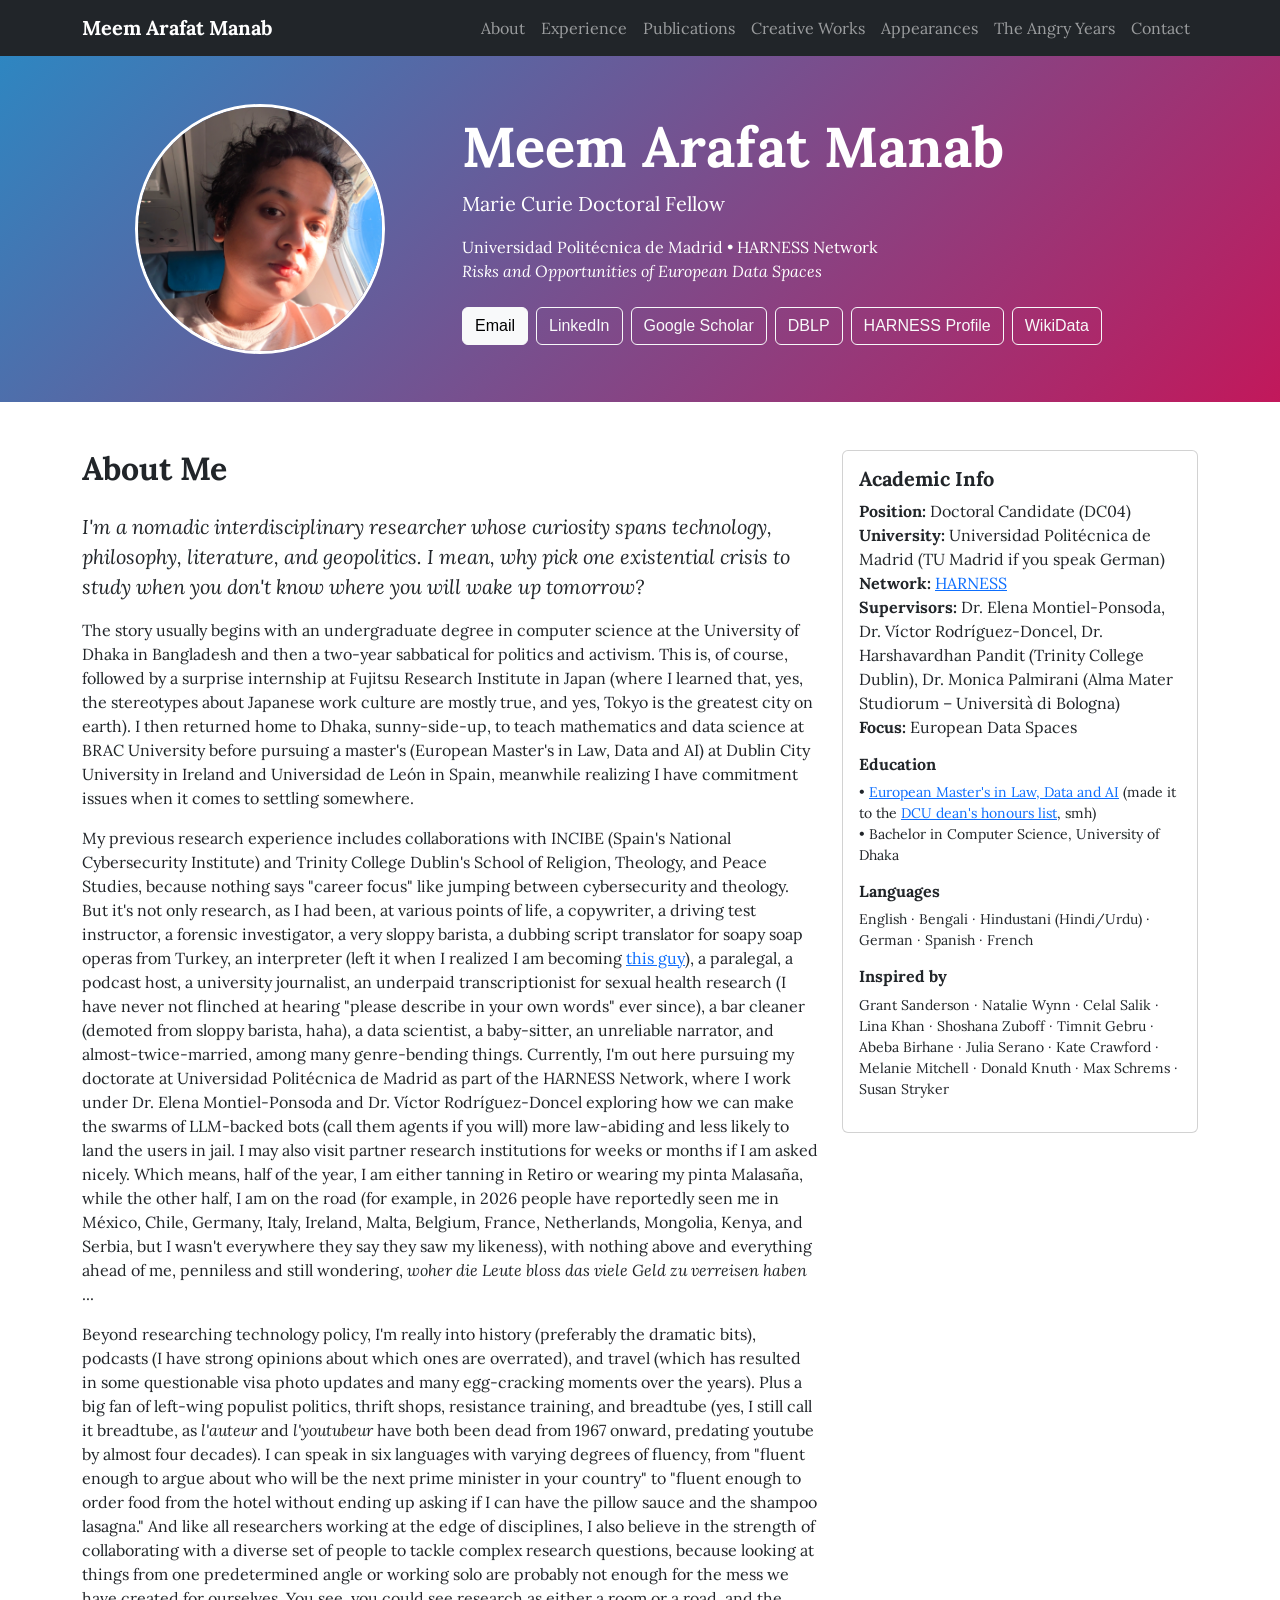
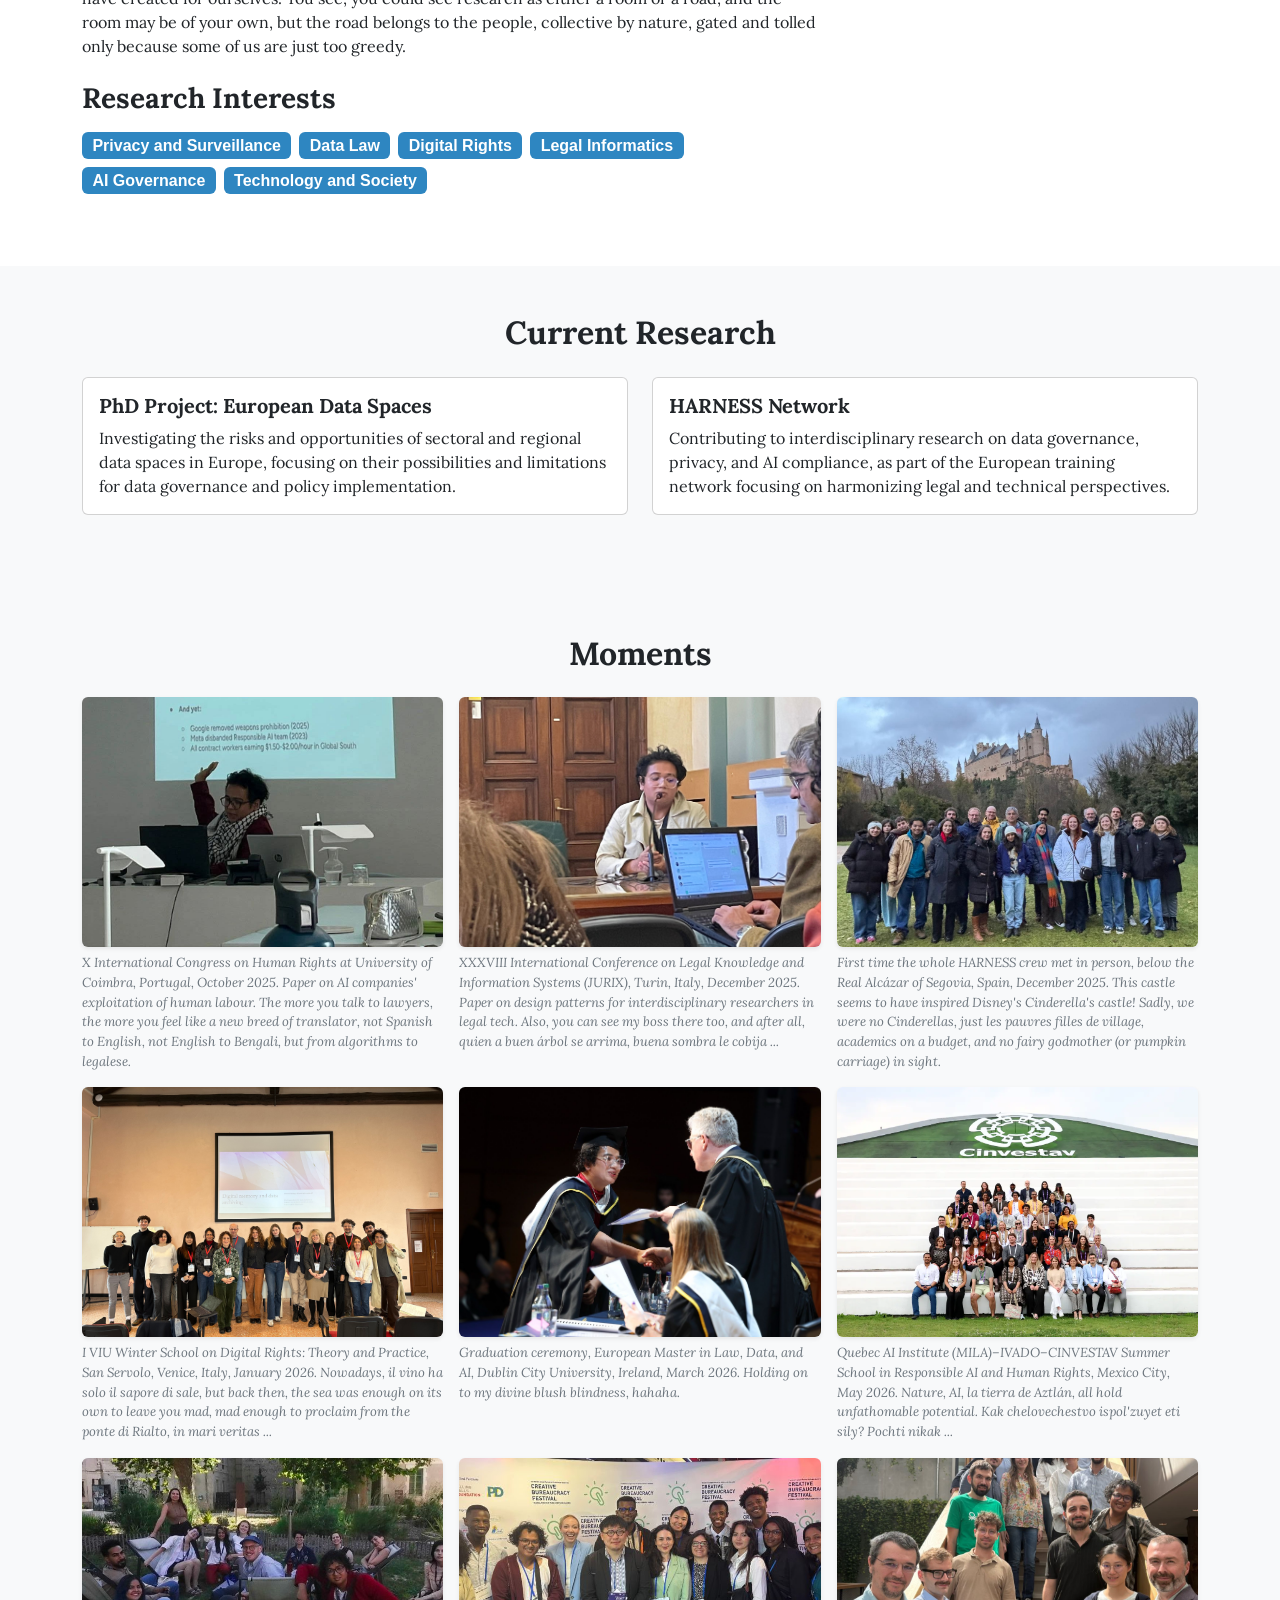
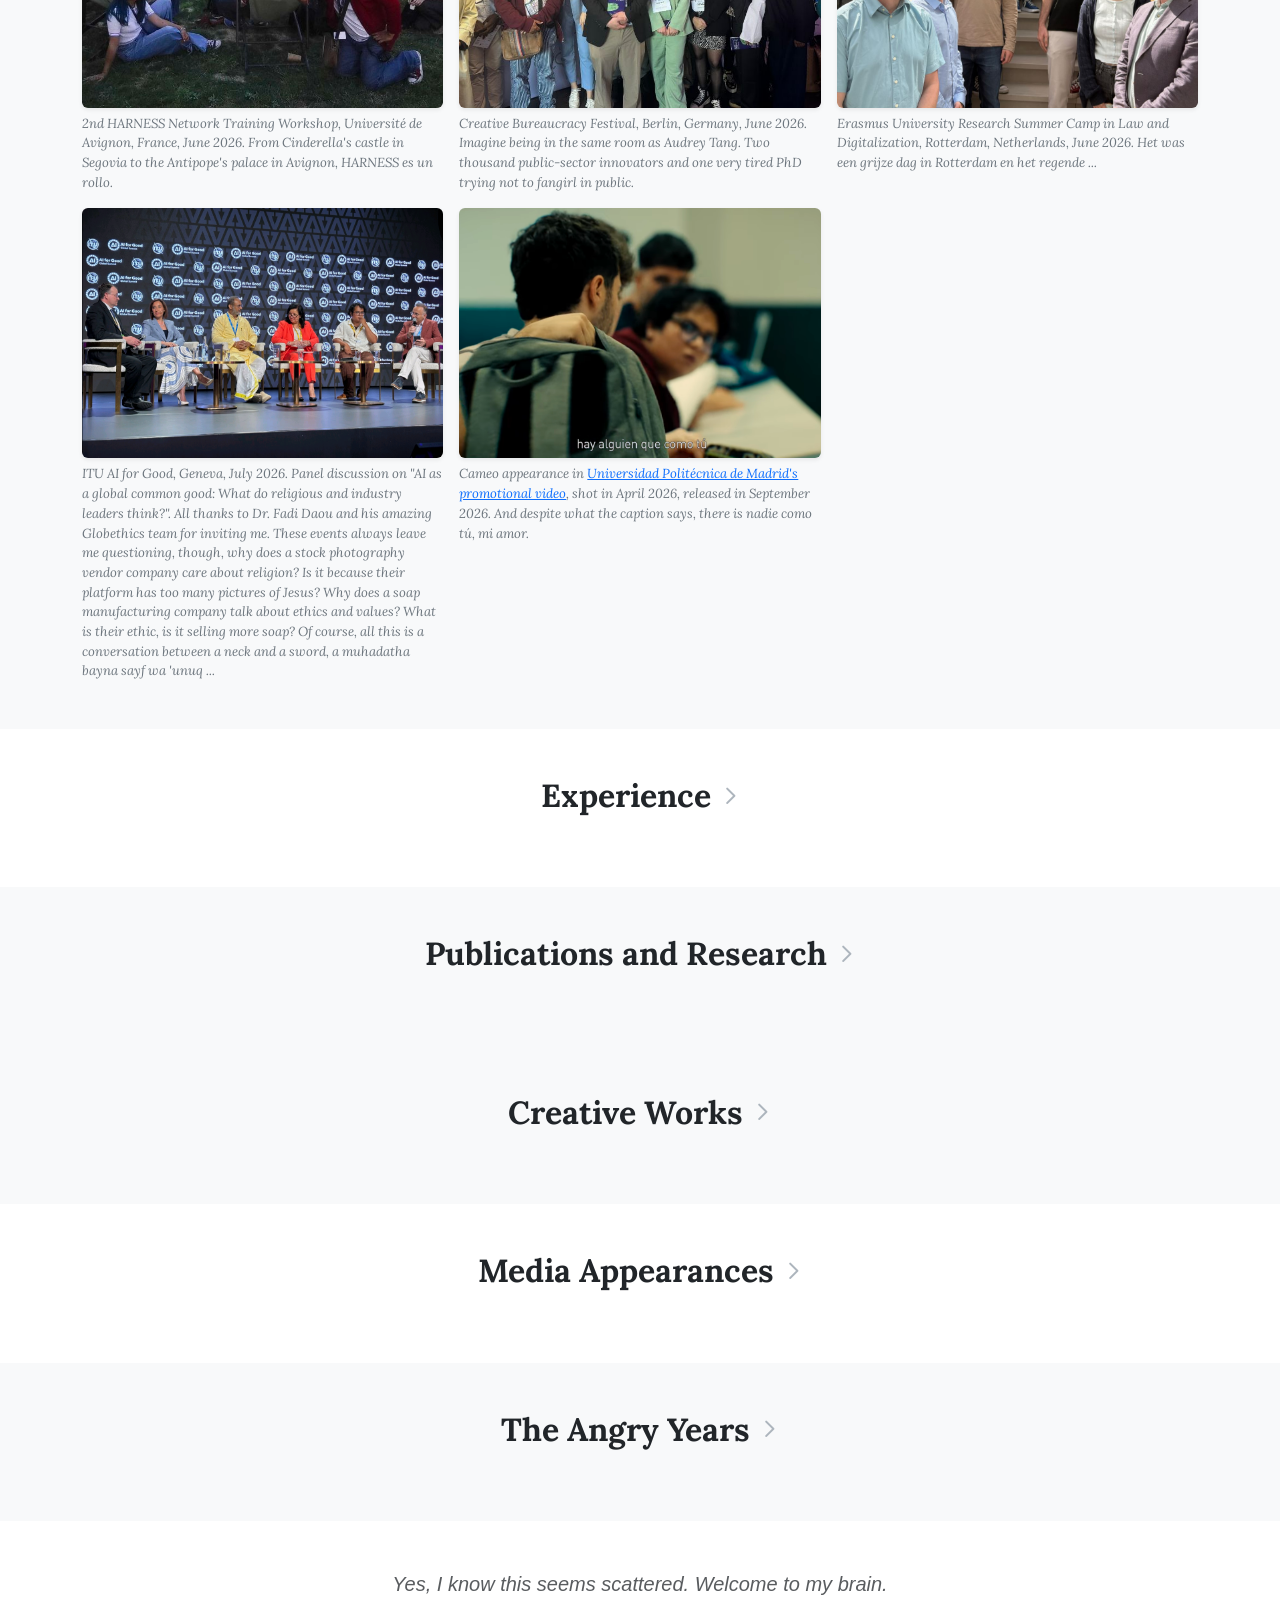
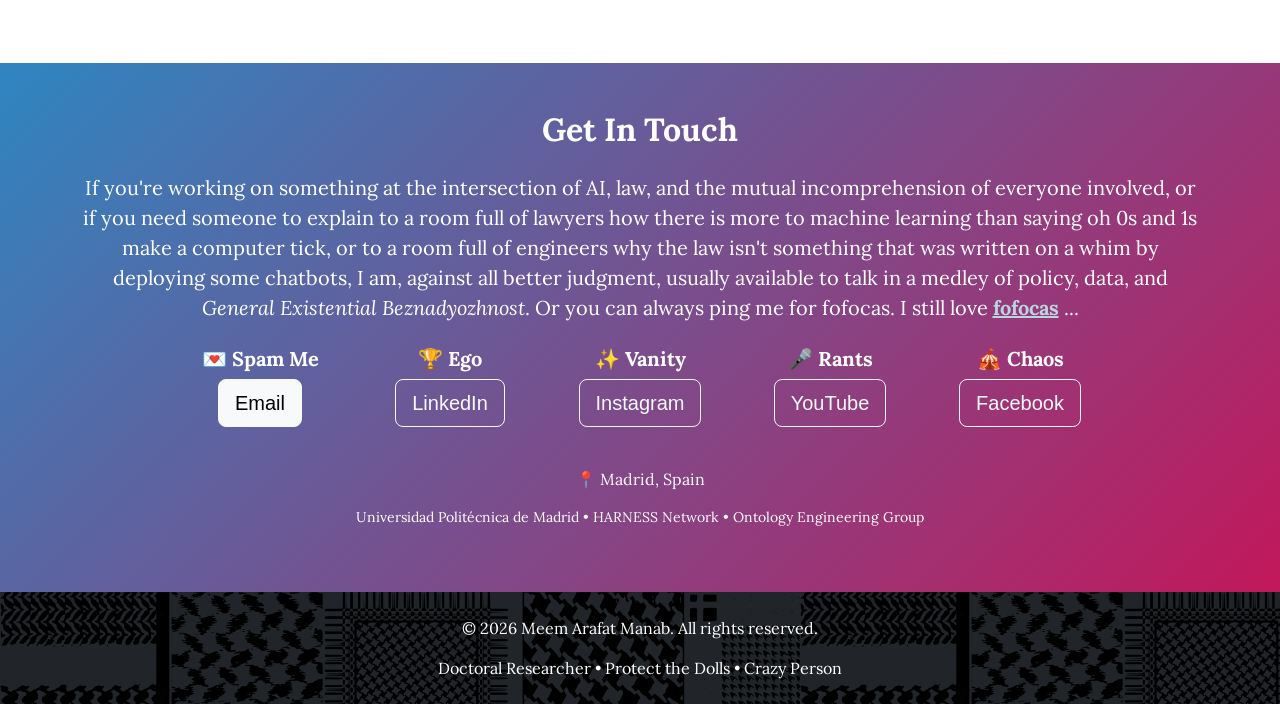
==== commit a388e3ac: "mexico-picture" ====
--- a/index.html
+++ b/index.html
@@ -371,7 +371,7 @@
         </div>
 <div class="col-md-4 col-sm-6">
           <div class="moments-card">
-            <img src="img/moments/15.jpg" loading="lazy" alt="MILA-MexicoCity" class="img-fluid rounded shadow-sm" style="width: 100%; height: 250px; object-fit: cover;">
+            <img src="img/moments/15a.jpg" loading="lazy" alt="MILA-MexicoCity" class="img-fluid rounded shadow-sm" style="width: 100%; height: 250px; object-fit: cover;">
             <p class="moments-caption">Quebec AI Institute (MILA)–IVADO–CINVESTAV Summer School in Responsible AI and Human Rights, Mexico City, May 2026. Nature, AI, la tierra de Aztlán, all hold unfathomable potential. Kak chelovechestvo ispol'zuyet eti sily? Pochti nikak ...</p>
           </div>
         </div>
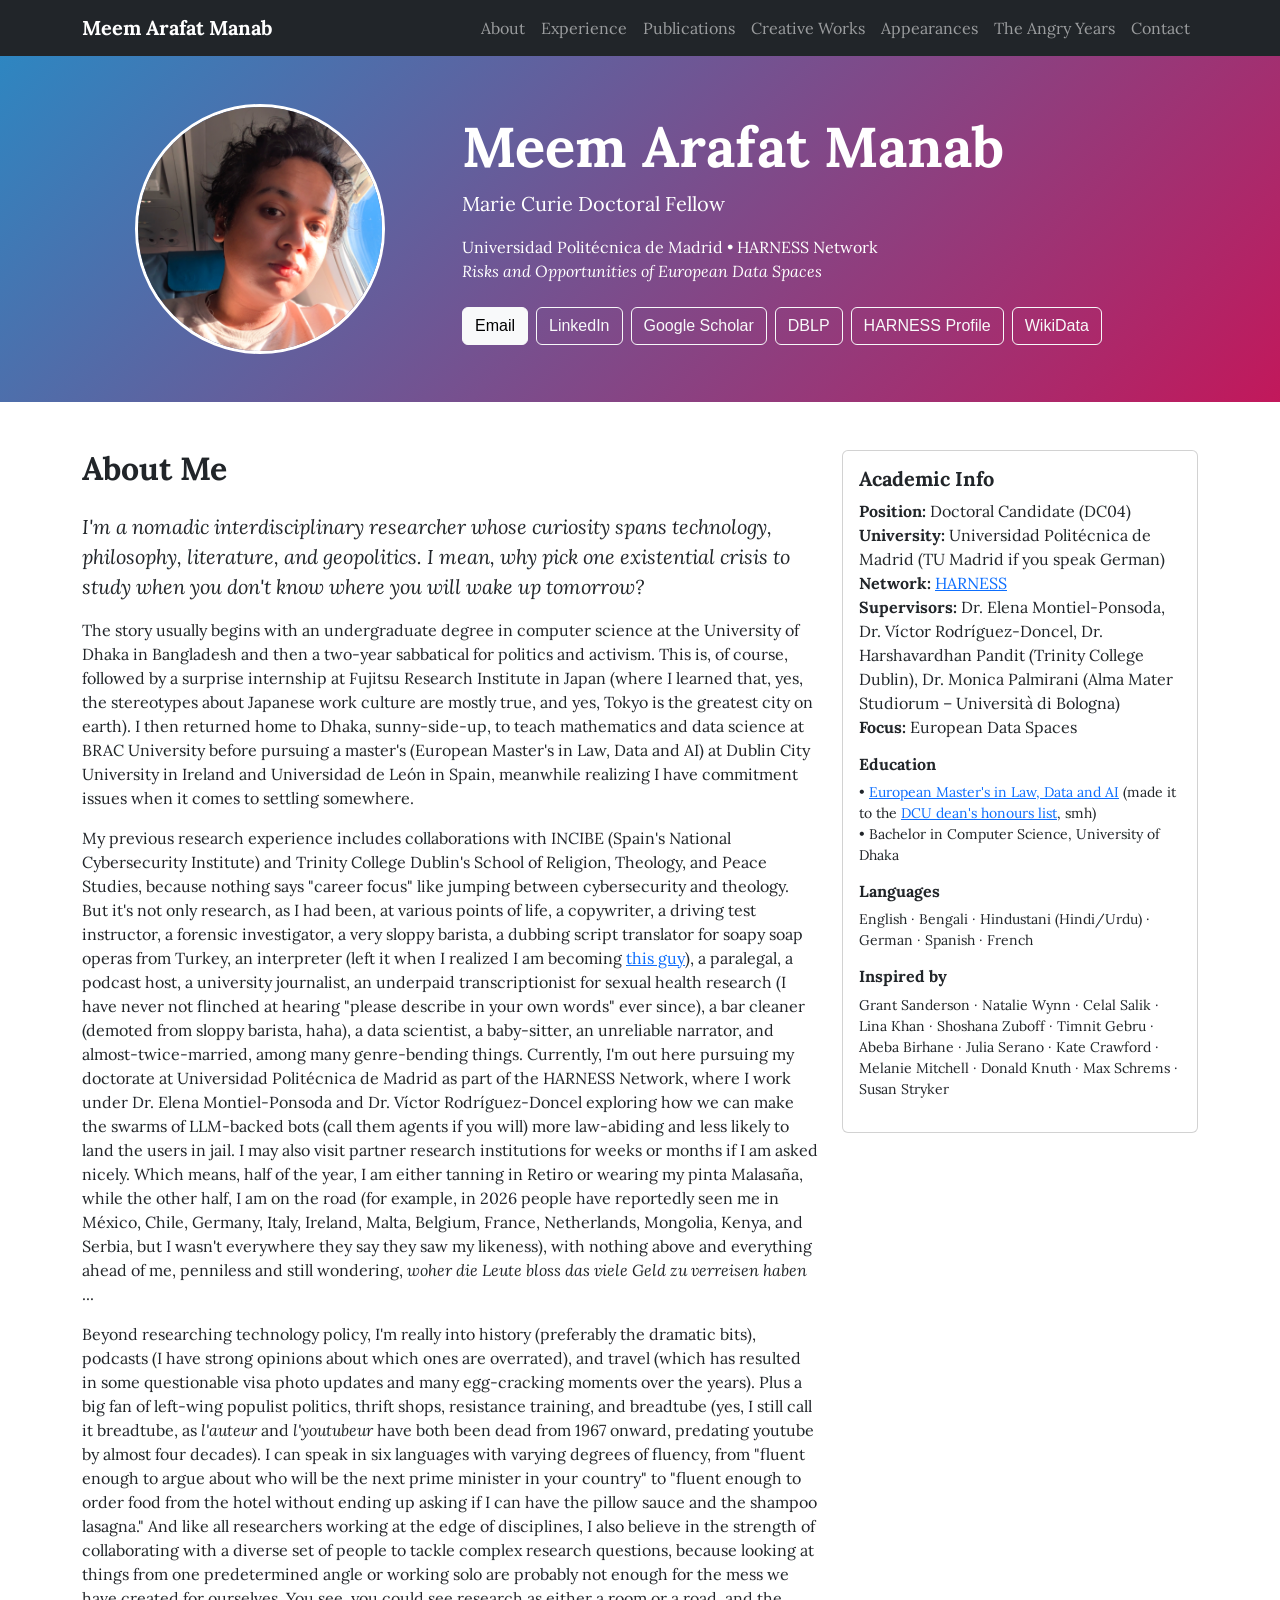
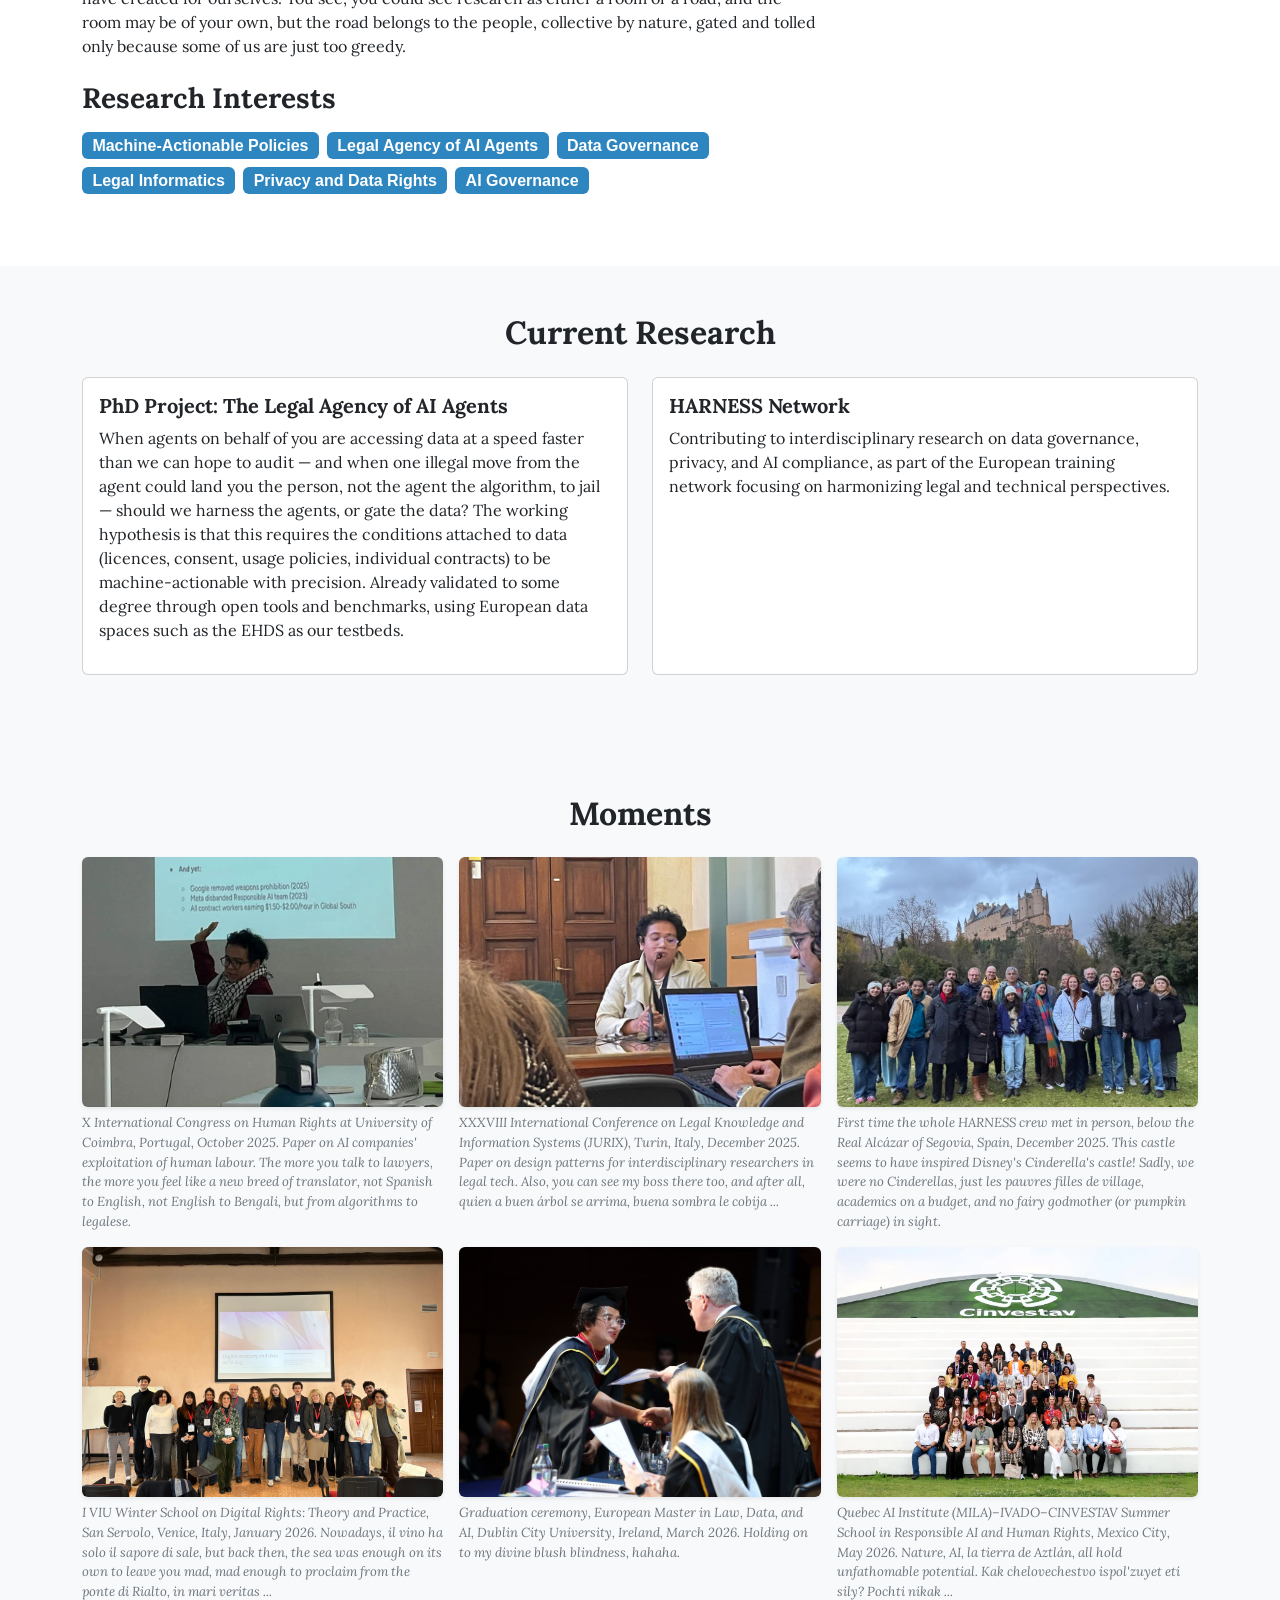
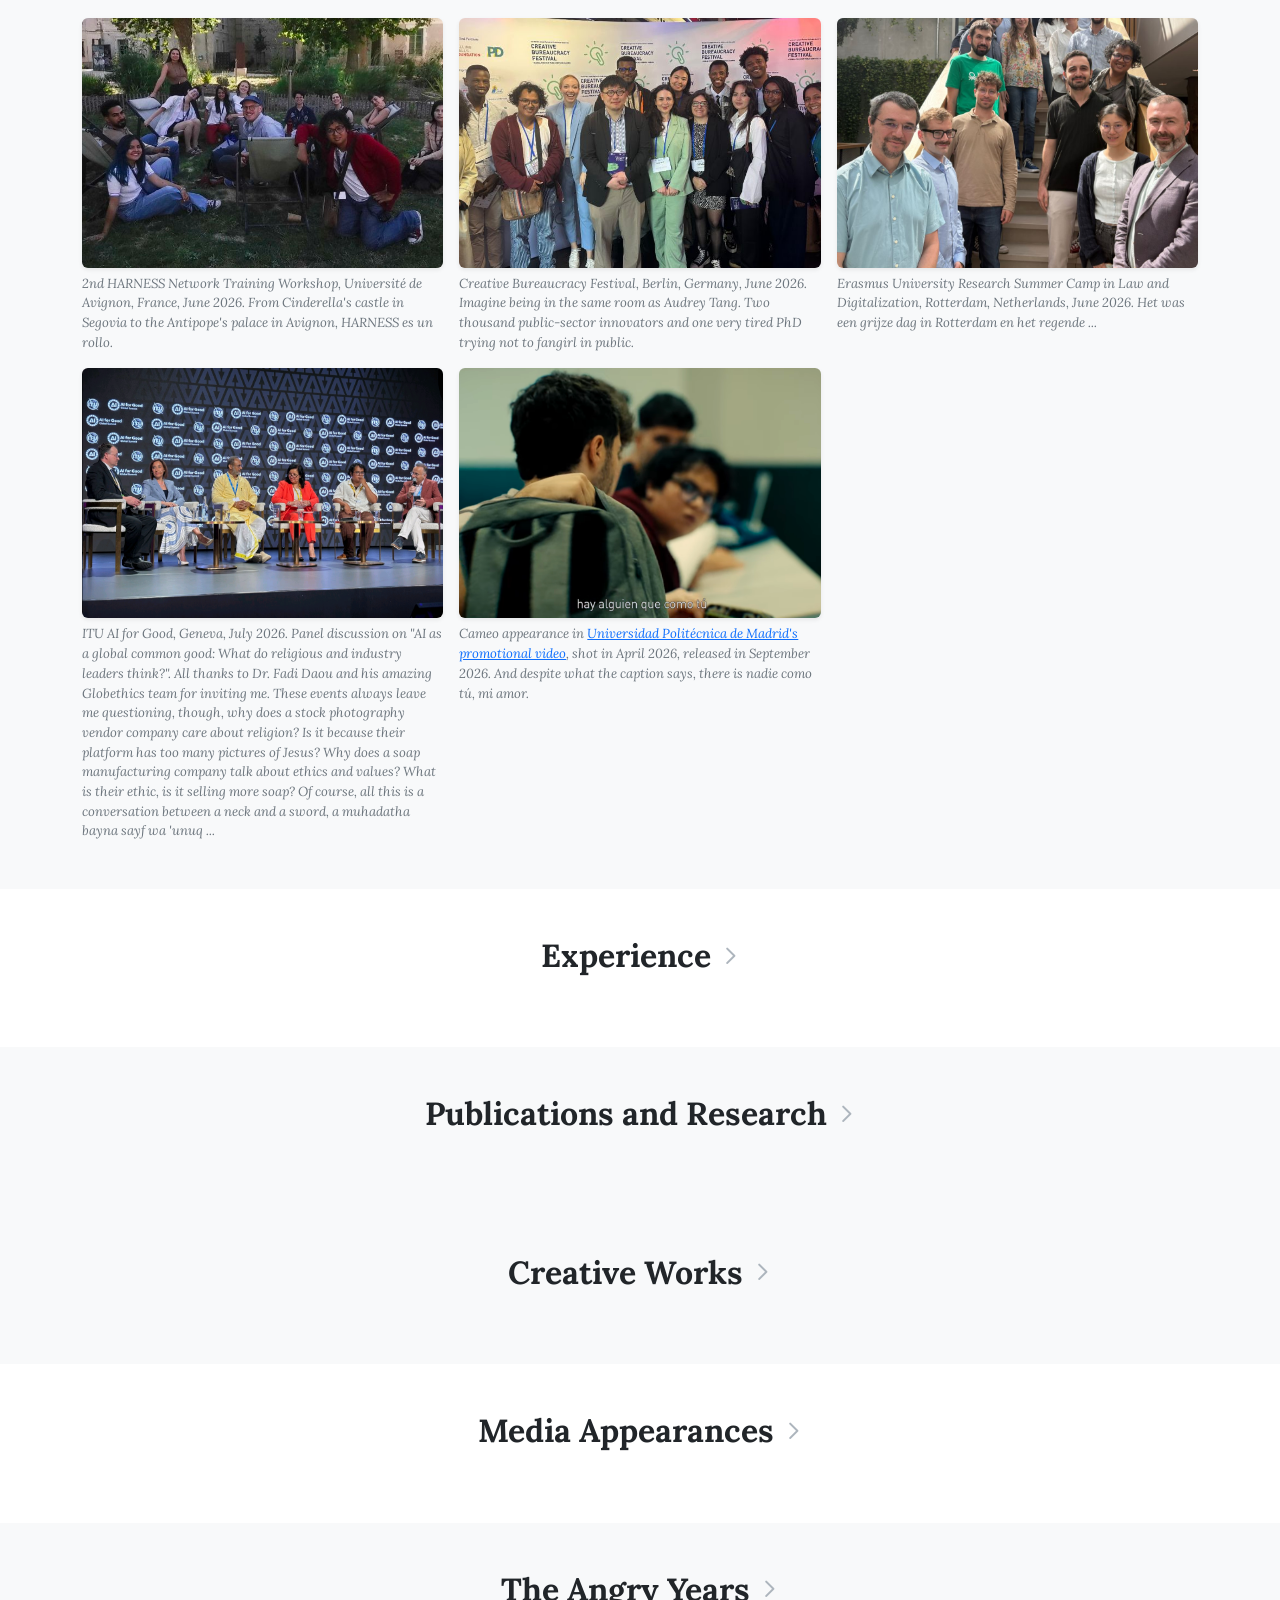
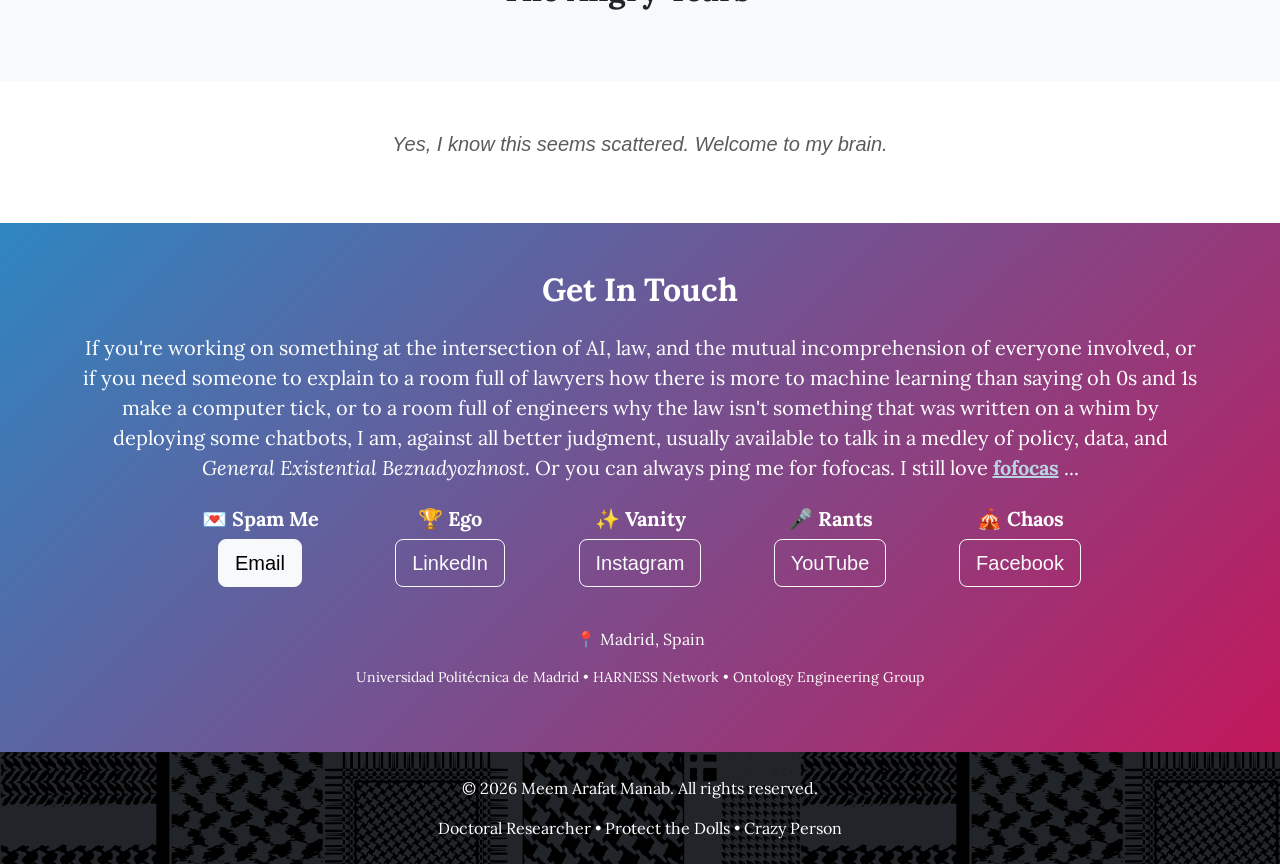
==== commit fd0b0c9a: "Update index.html" ====
--- a/index.html
+++ b/index.html
@@ -271,12 +271,12 @@
 
           <h3 class="mt-4 mb-3">Research Interests</h3>
           <div class="d-flex flex-wrap gap-2 mb-4">
-            <span class="badge bg-primary fs-6">Privacy and Surveillance</span>
-            <span class="badge bg-primary fs-6">Data Law</span>
-            <span class="badge bg-primary fs-6">Digital Rights</span>
+            <span class="badge bg-primary fs-6">Machine-Actionable Policies</span>
+            <span class="badge bg-primary fs-6">Legal Agency of AI Agents</span>
+            <span class="badge bg-primary fs-6">Data Governance</span>
             <span class="badge bg-primary fs-6">Legal Informatics</span>
+            <span class="badge bg-primary fs-6">Privacy and Data Rights</span>
             <span class="badge bg-primary fs-6">AI Governance</span>
-            <span class="badge bg-primary fs-6">Technology and Society</span>
           </div>
         </div>
         <div class="col-lg-4">
@@ -317,8 +317,9 @@
         <div class="col-md-6 mb-4">
           <div class="card h-100">
             <div class="card-body">
-              <h5 class="card-title">PhD Project: European Data Spaces</h5>
-              <p class="card-text">Investigating the risks and opportunities of sectoral and regional data spaces in Europe, focusing on their possibilities and limitations for data governance and policy implementation.</p>
+              <h5 class="card-title">PhD Project: The Legal Agency of AI Agents</h5>
+              <p class="card-text">When agents on behalf of you are accessing data at a speed faster than we can hope to audit — and when one illegal move from the agent could land you the person, not the agent the algorithm, to jail — should we harness the agents, or gate the data? The working hypothesis is that this requires the conditions attached to data (licences, consent, usage policies, individual contracts) to be machine-actionable with precision. Already validated to some degree through open tools and benchmarks, using European data spaces such as the EHDS as our testbeds.</p>
+  </p>
             </div>
           </div>
         </div>
@@ -560,6 +561,10 @@
               <a href="https://scholar.google.com/citations?user=Uc5np_EAAAAJ&hl=en" target="_blank" class="btn btn-outline-primary">Google Scholar</a>
               <a href="https://dblp.org/pid/354/6277.html" target="_blank" class="btn btn-outline-primary">DBLP</a>
             </div>
+<div class="text-center mt-4">
+  <p class="mb-3">And to find out where my research work has been taking me, visit the link below:</p>
+  <a href="travel/" class="btn btn-primary">Explore the travel map</a>
+</div>
           </div>
           
           <!-- <div class="publication-item mb-4 p-4 border rounded bg-white">
@@ -1149,7 +1154,7 @@
   <a href="https://www.banglatribune.com/others/911472/" target="_blank">the unconstitutional expulsion of Sahara Chowdhury</a> (August 2025),
   <a href="https://banglastream.net/news/bspo6nu6txnc" target="_blank">misogynistic remarks by Muhammad Sorowar Hossain in academia</a> (September 2025), <a href="https://www.deshrupantor.com/679888/%E0%A6%AE%E0%A6%AC-%E0%A6%B8%E0%A6%B9%E0%A6%BF%E0%A6%82%E0%A6%B8%E0%A6%A4%E0%A6%BE-%E0%A6%A8%E0%A6%BF%E0%A6%B0%E0%A7%8D%E0%A6%AE%E0%A7%82%E0%A6%B2%E0%A7%87-%E0%A6%B9%E0%A6%BE%E0%A6%AE%E0%A6%B2%E0%A6%BE%E0%A6%95%E0%A6%BE%E0%A6%B0%E0%A7%80%E0%A6%A6%E0%A7%87%E0%A6%B0-%E0%A6%AC%E0%A6%BF%E0%A6%9A%E0%A6%BE%E0%A6%B0%E0%A7%87%E0%A6%B0-%E0%A6%A6%E0%A6%BE%E0%A6%AC%E0%A6%BF" target="_blank">the surge in mob violence, including the Shahbagh, Rangpur, and Kushtia attacks on marginal, Sufi, and LGBT population</a> (April 2026), 
 <a href="https://www.agradut.net/entertainment/2063" target="_blank">the open letter on cultural and cinematic freedom in Bangladesh</a> (June 2026, also reported <a href="https://dailybangladesheralo.com/news/section/nflkeznqzf" target="_blank">here</a>), and 
-<a href=https://bdfeministarchives.org/2026/08/31/citizens-statement-access-to-safe-uninterrupted-education-is-a-students-right-bangla-version/" target="_blank">the right to education of all students regardless of gender and sexuality in Bangladesh</a> (September 2026)
+<a href="https://bdfeministarchives.org/2026/08/31/citizens-statement-access-to-safe-uninterrupted-education-is-a-students-right-bangla-version/" target="_blank">the right to education of all students regardless of gender and sexuality in Bangladesh</a> (September 2026)
 </li>
 
 <span class="press-role"></span>
@@ -1474,7 +1479,7 @@
           <a href="https://www.dhakatimes24.com/2019/03/03/114720/%E0%A6%B6%E0%A6%BF%E0%A6%95%E0%A7%8D%E0%A6%B7%E0%A6%BE%E0%A6%B0%E0%A7%8D%E0%A6%A5%E0%A7%80%E0%A6%A6%E0%A7%87%E0%A6%B0-%E0%A6%95%E0%A7%8D%E0%A6%AF%E0%A6%BE%E0%A6%AE%E0%A7%8D%E0%A6%AA%E0%A6%BE%E0%A6%B8-%E0%A6%9A%E0%A6%BE%E0%A6%A8-%E0%A6%A1%E0%A6%BE%E0%A6%95%E0%A6%B8%E0%A7%81-%E0%A6%AA%E0%A7%8D%E0%A6%B0%E0%A6%BE%E0%A6%B0%E0%A7%8D%E0%A6%A5%E0%A7%80-%E0%A6%AE%E0%A6%BE%E0%A6%A8%E0%A6%AC" target="_blank" class="btn btn-outline-primary btn-sm">Dhaka Times, March 3, 2019</a>
 
           <a href="https://www.ntvbd.com/education/205259/%E0%A6%A2%E0%A6%BE%E0%A6%AC%E0%A6%BF%E0%A6%A4%E0%A7%87-%E0%A6%9B%E0%A7%9F-%E0%A6%A6%E0%A6%AB%E0%A6%BE-%E0%A6%A6%E0%A6%BE%E0%A6%AC%E0%A6%BF%E0%A6%A4%E0%A7%87-%E0%A6%A8%E0%A6%BF%E0%A6%AA%E0%A7%80%E0%A7%9C%E0%A6%A8%E0%A6%AC%E0%A6%BF%E0%A6%B0%E0%A7%8B%E0%A6%A7%E0%A7%80-%E0%A6%B6%E0%A6%BF%E0%A6%95%E0%A7%8D%E0%A6%B7%E0%A6%BE%E0%A6%B0%E0%A7%8D%E0%A6%A5%E0%A7%80%E0%A6%B0%E0%A6%BE?amp" target="_blank" class="btn btn-outline-primary btn-sm">NTV Bangladesh, July 11, 2018</a>
-          <a href=https://www.jugantor.com/tp-city/57248" target="_blank" class="btn btn-outline-primary btn-sm">Jugantor, June 6, 2018</a>
+          <a href="https://www.jugantor.com/tp-city/57248" target="_blank" class="btn btn-outline-primary btn-sm">Jugantor, June 6, 2018</a>
 
           </div>
           </div>
@@ -1532,7 +1537,7 @@
 
         <p>All <i>sábados</i> end. And so ended my sabbatical. The hunger strike was the last straw. I was tired of being an activist, I couldn't, couldn't anymore. I wanted to be me, without people projecting their inner angry young man onto me 24/7, and then taking their pity on my madness. So I entered academia, to pay my bills, to chatter my life away and study things I love, and also to escape from politics, and then found out that higher education is the least apolitical of all services, proving Paolo Freire correct when he said, <i>o educador tem o dever de não ser neutro</i> ... <i> an educator has the duty of not being neutral</i>. And I was many things, but I was never neutral. This is where you can still find me, in academia's ever darkening corridors, trying to forever juggle research, teaching, and advocacy, shielding our students by <a href="https://gonotaar.com/2025/09/21/protest-erupts-at-shaheed-minar-as-sahara-chowdhury-burns-effigy-of-iub-professor-sorowar-hossain/" target="_blank">supporting protests</a> and getting <a href="https://www.thecanary.co/skwawkbox/2026/08/19/cofnas-ghent-university/" target="_blank">racists</a> and <a href="https://dailyasianage.com/news/319163/brac-university-clarifies-reason-for-asifs-sacking/" target="_blank">book-burners</a> on the hook, either chalk on my hands, or that very chalked fist clenched in rage against things that threaten us, against capitalism, against patriarchy, against gender divide, against autocrats, against the machine.</p>
 
-        <p><i>[Much later, I was involved for a few months with the <a href=https://www.dhakapost.com/politics/342845" target="_blank">diaspora wing of the Jatiya Nagorik Committee</a>, a post-2024 political platform in Bangladesh closely adjacent to but separate from the National Citizen Party, until I <a href="https://manabcodes.github.io/letter2ncp.pdf" target="_blank">resigned in September 2025</a>, on accounts of (a) not maintaining due diligence, particularly, making all members of the diaspora wing, including me, automatic members of the newly-formed National Citizen Party without any consent, (b) the Party becoming junior partner to a right-wing coalition (which is also the current opposition in the parliament), (c) the Party prioritizing Islami Chatra Shibir over its own student wing in DUCSU 2025.]</i></p>
+        <p><i>[Much later, I was involved for a few months with the <a href="https://www.dhakapost.com/politics/342845" target="_blank">diaspora wing of the Jatiya Nagorik Committee</a>, a post-2024 political platform in Bangladesh closely adjacent to but separate from the National Citizen Party, until I <a href="https://manabcodes.github.io/letter2ncp.pdf" target="_blank">resigned in September 2025</a>, on accounts of (a) not maintaining due diligence, particularly, making all members of the diaspora wing, including me, automatic members of the newly-formed National Citizen Party without any consent, (b) the Party becoming junior partner to a right-wing coalition (which is also the current opposition in the parliament), (c) the Party prioritizing Islami Chatra Shibir over its own student wing in DUCSU 2025.]</i></p>
 
       </div>
     </div>
@@ -1667,7 +1672,6 @@
       "Mimi",
       "Meme"
     ],
-    "birthDate": "1996-05-24",
     "givenName": "Meem",
     "familyName": "Manab",
     "additionalName": "Arafat",
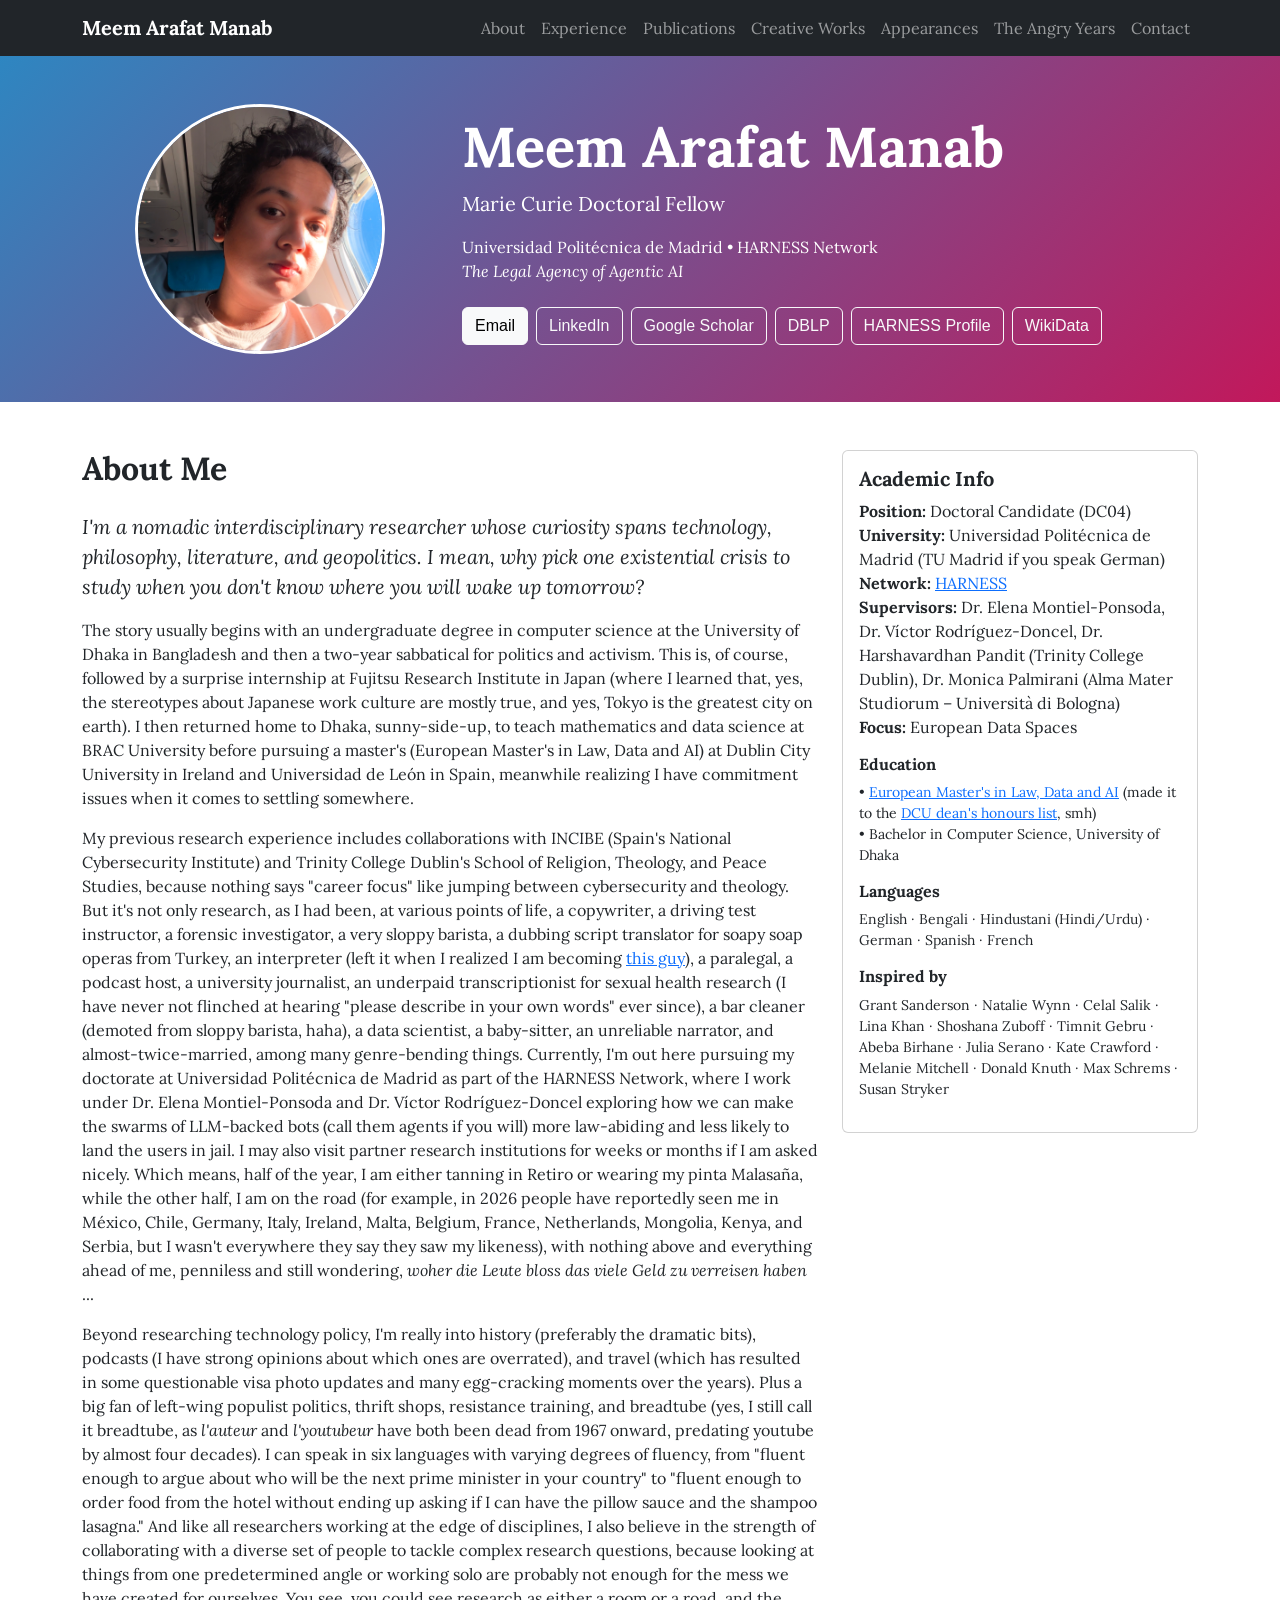
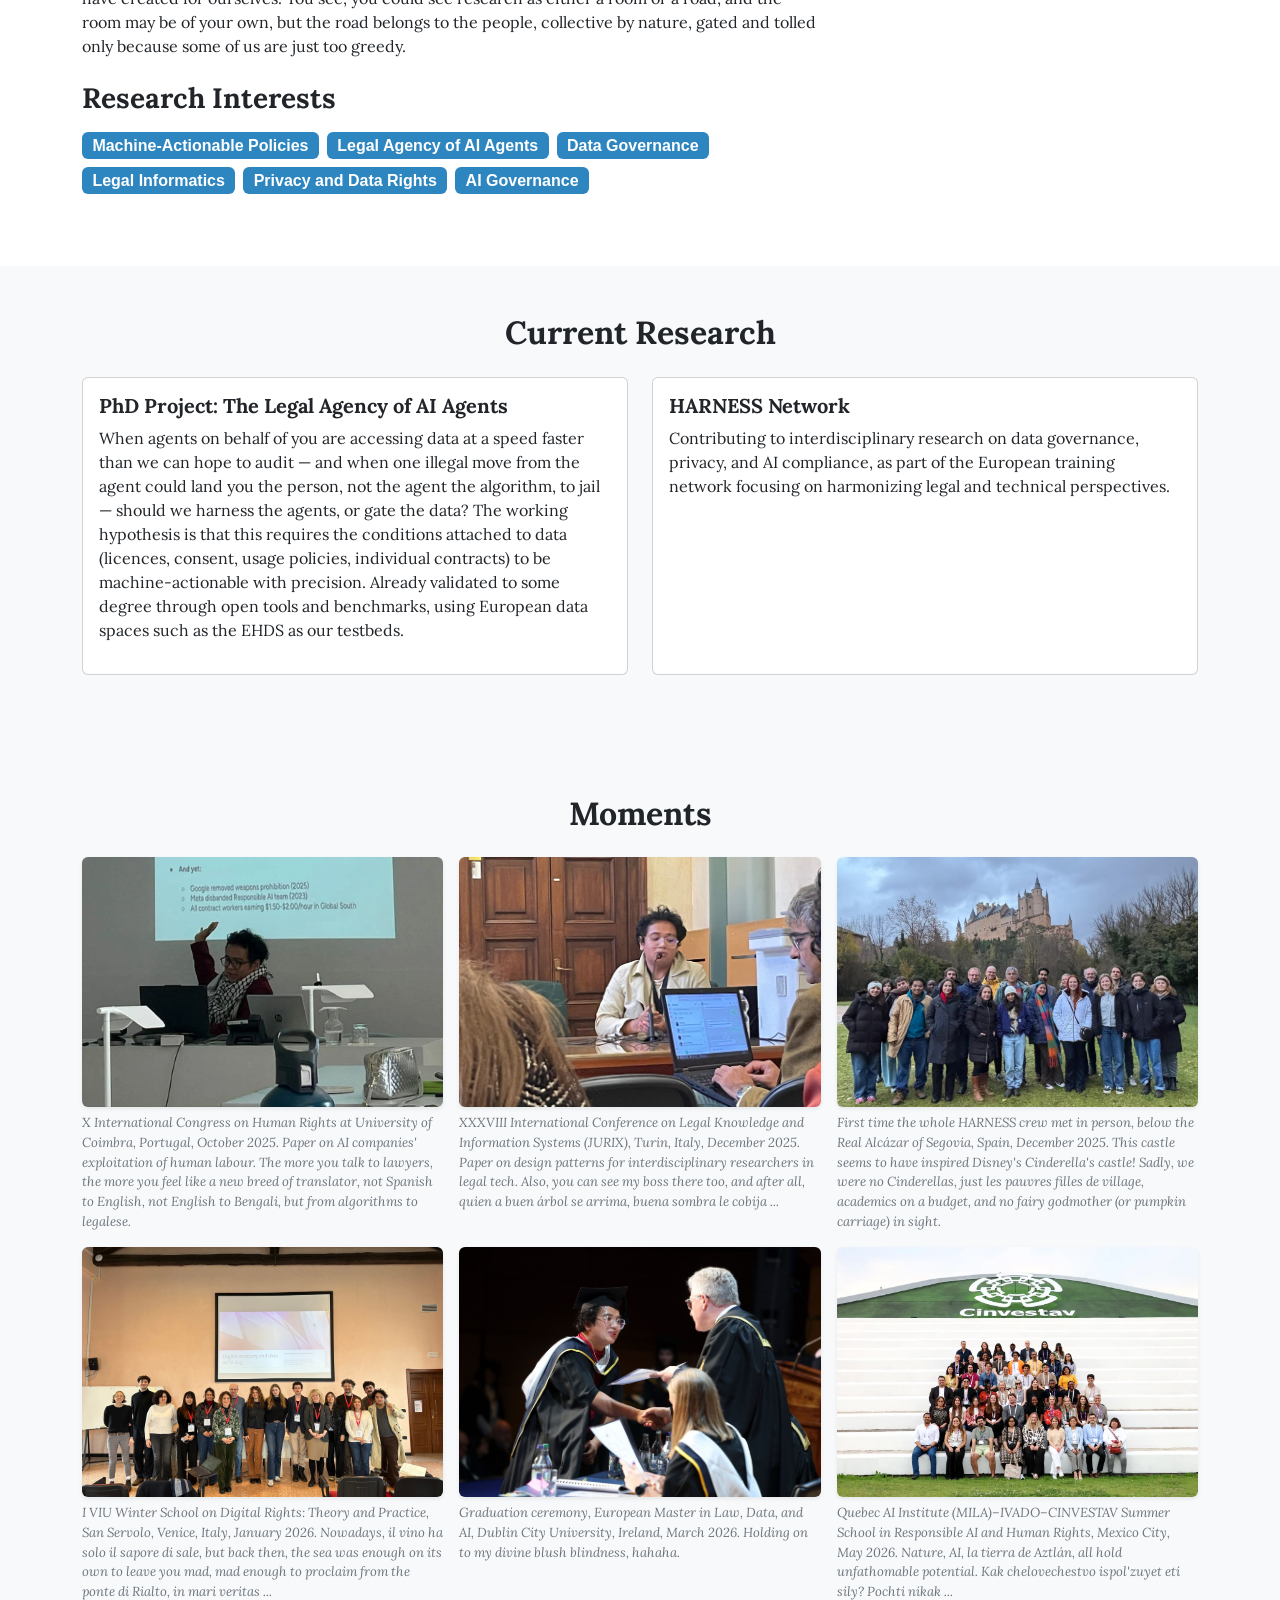
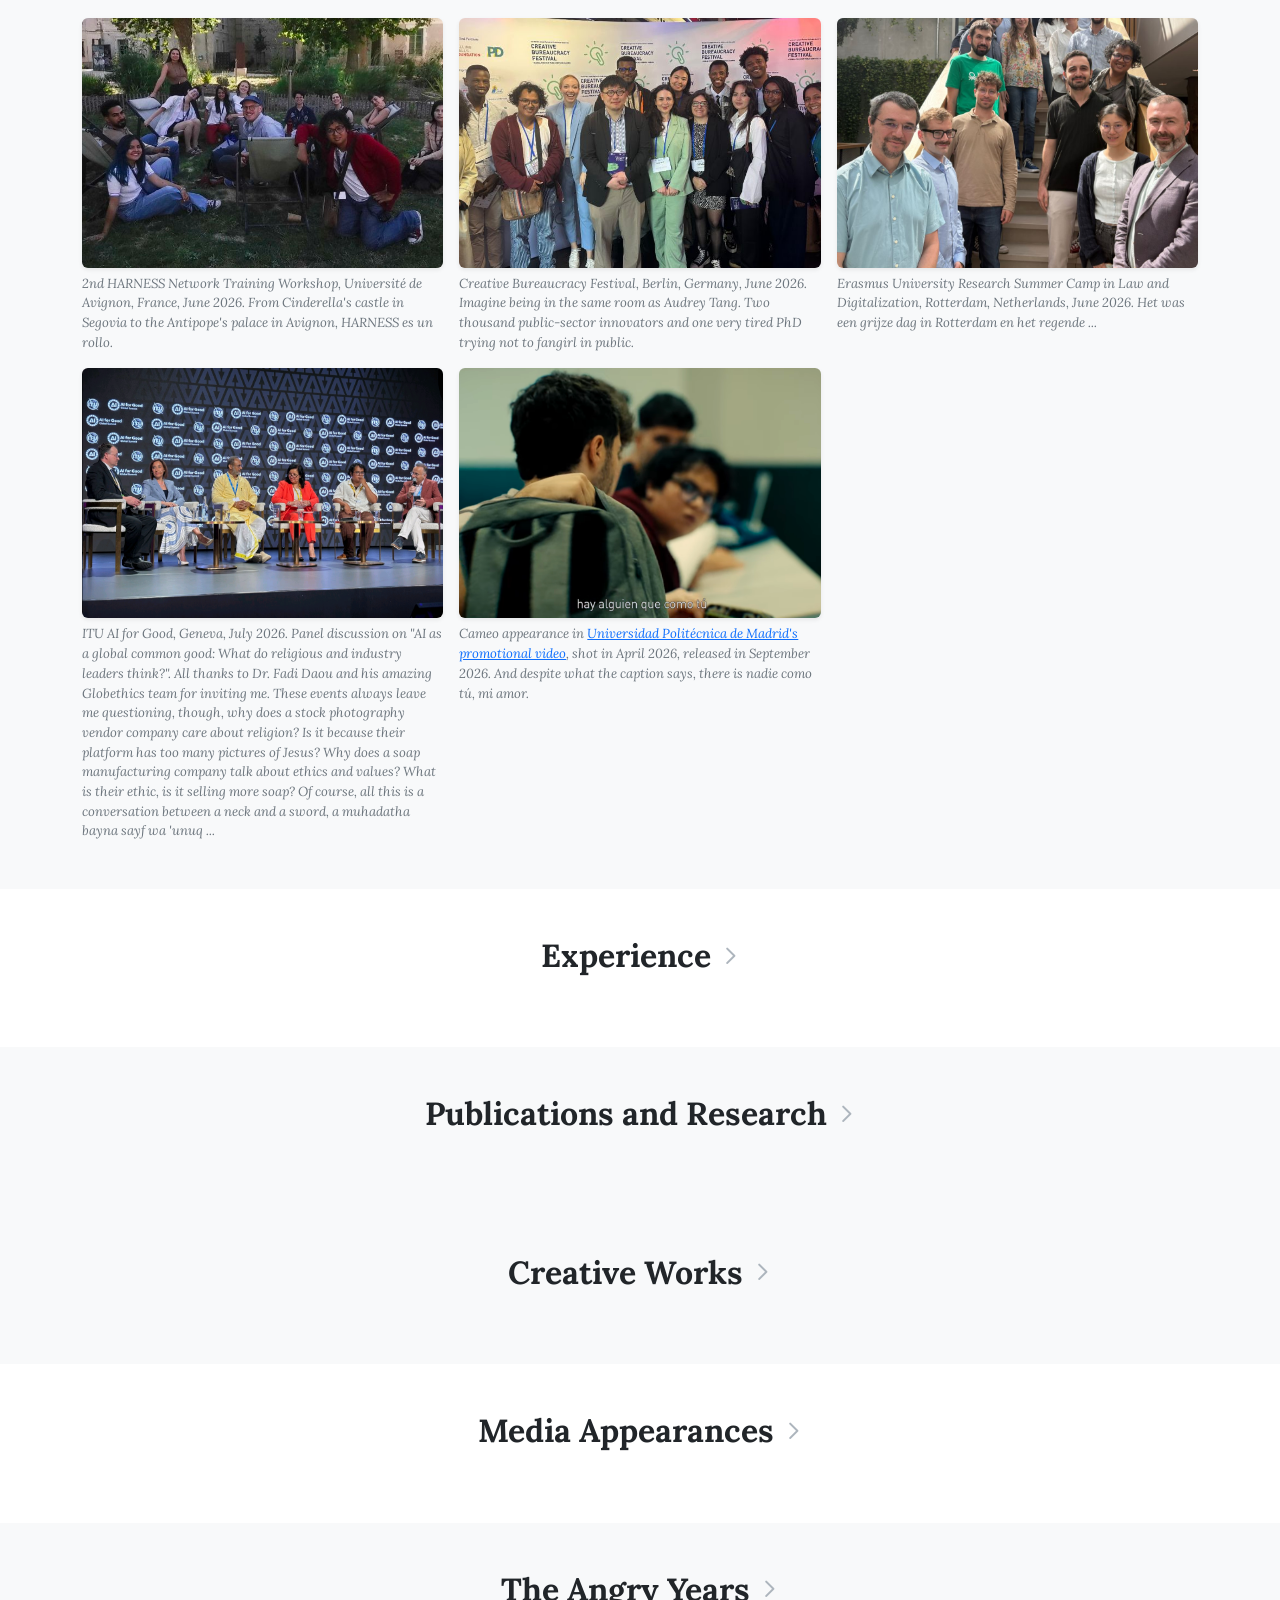
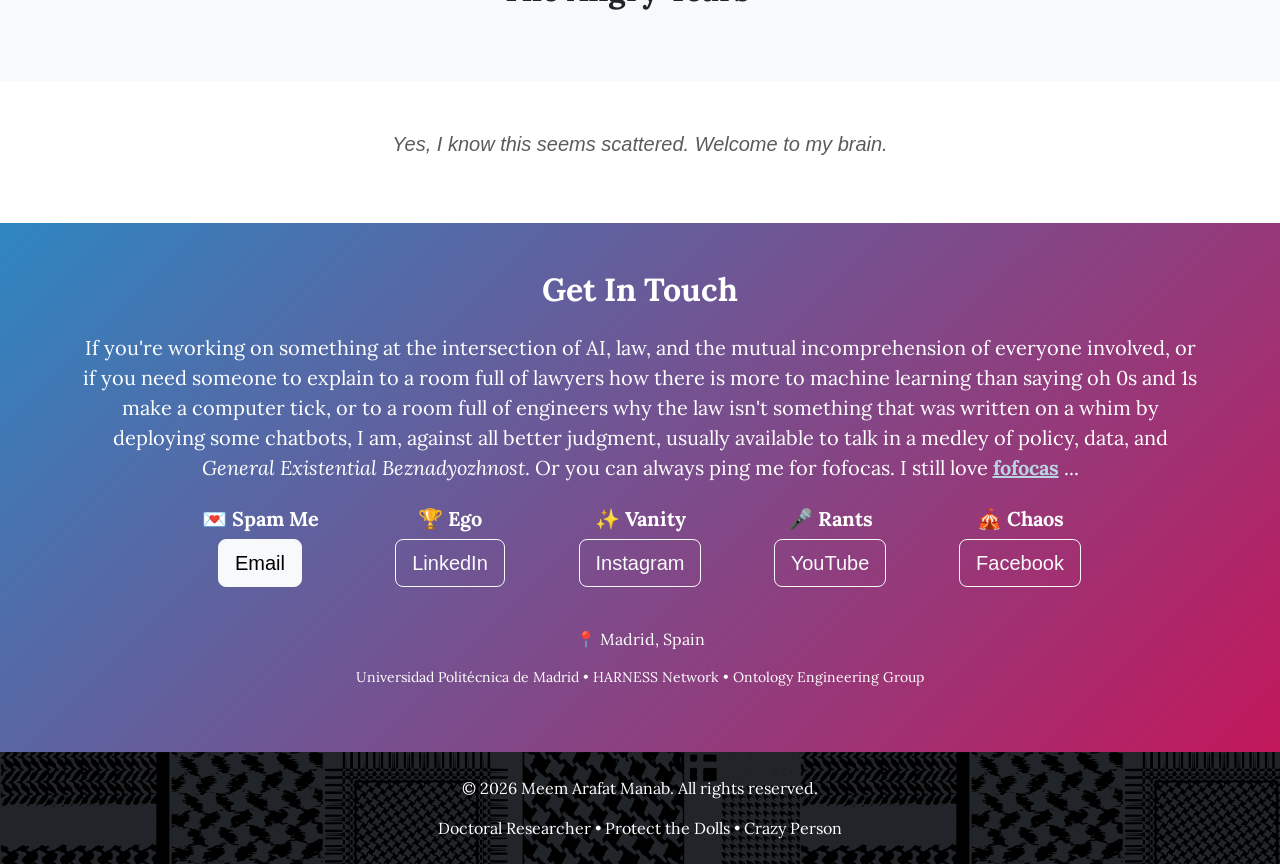
==== commit f60d501f: "Update index.html" ====
--- a/index.html
+++ b/index.html
@@ -241,7 +241,7 @@
 
           <p class="lead">Marie Curie Doctoral Fellow</p>
           <p class="mb-4">Universidad Politécnica de Madrid • HARNESS Network<br>
-          <em>Risks and Opportunities of European Data Spaces</em></p>
+          <em>The Legal Agency of Agentic AI</em></p>
           <div class="d-flex flex-wrap gap-2">
             <a href="mailto:prokriteya@gmail.com" target="_blank" class="btn btn-light">Email</a>
             <a href="https://www.linkedin.com/in/meem-manab/" target="_blank" class="btn btn-outline-light">LinkedIn</a>
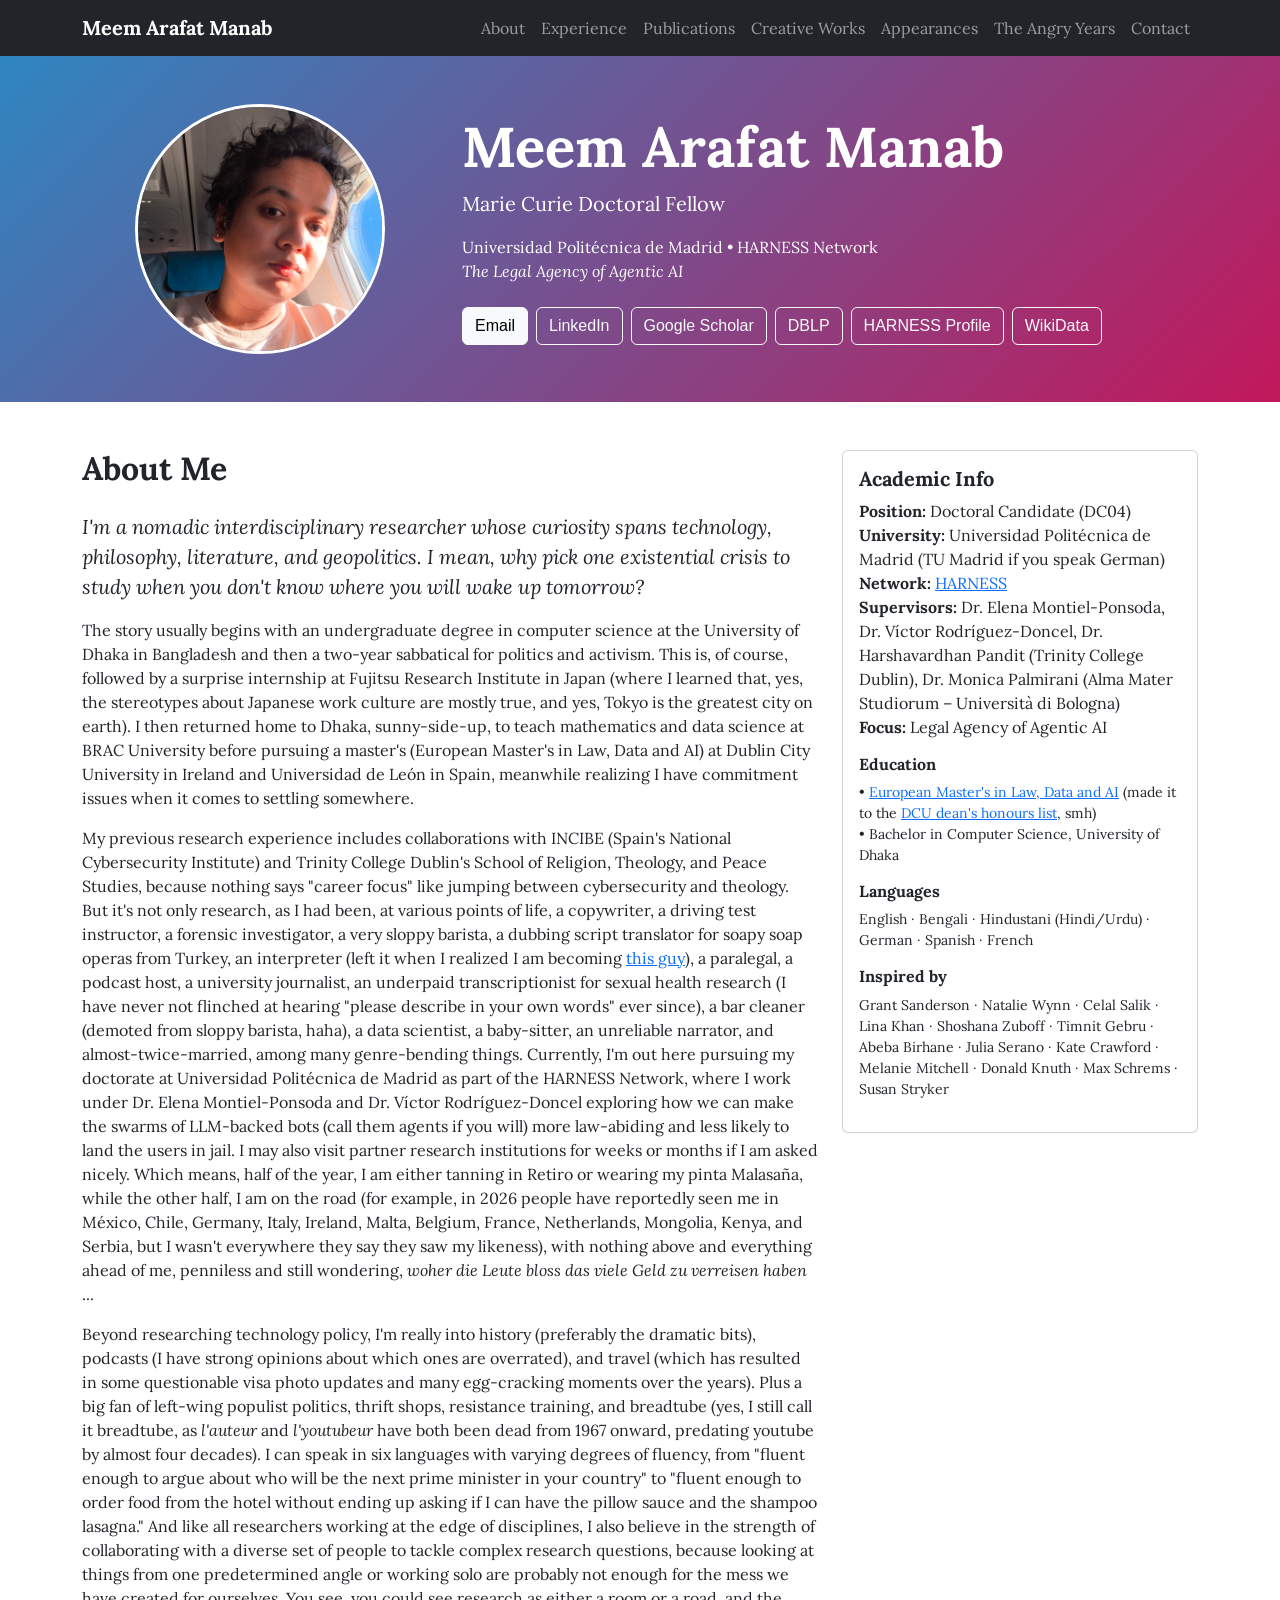
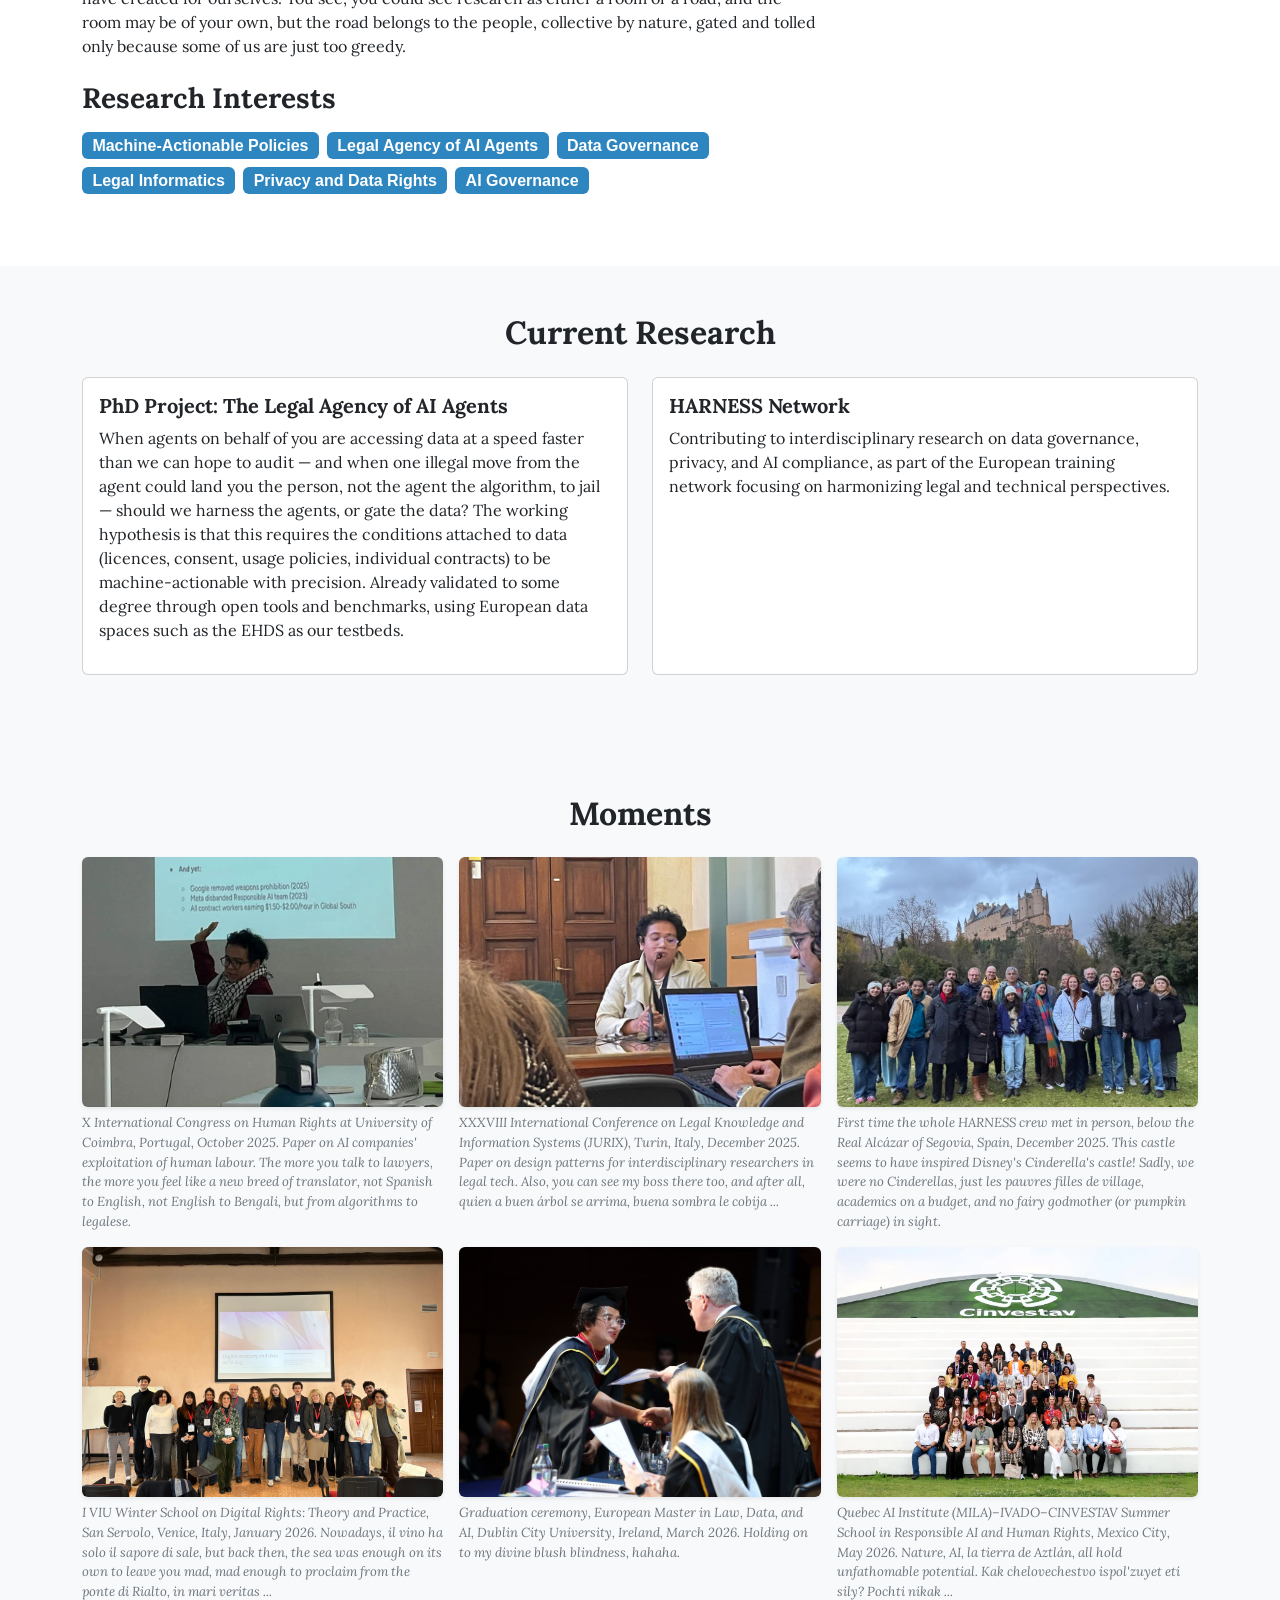
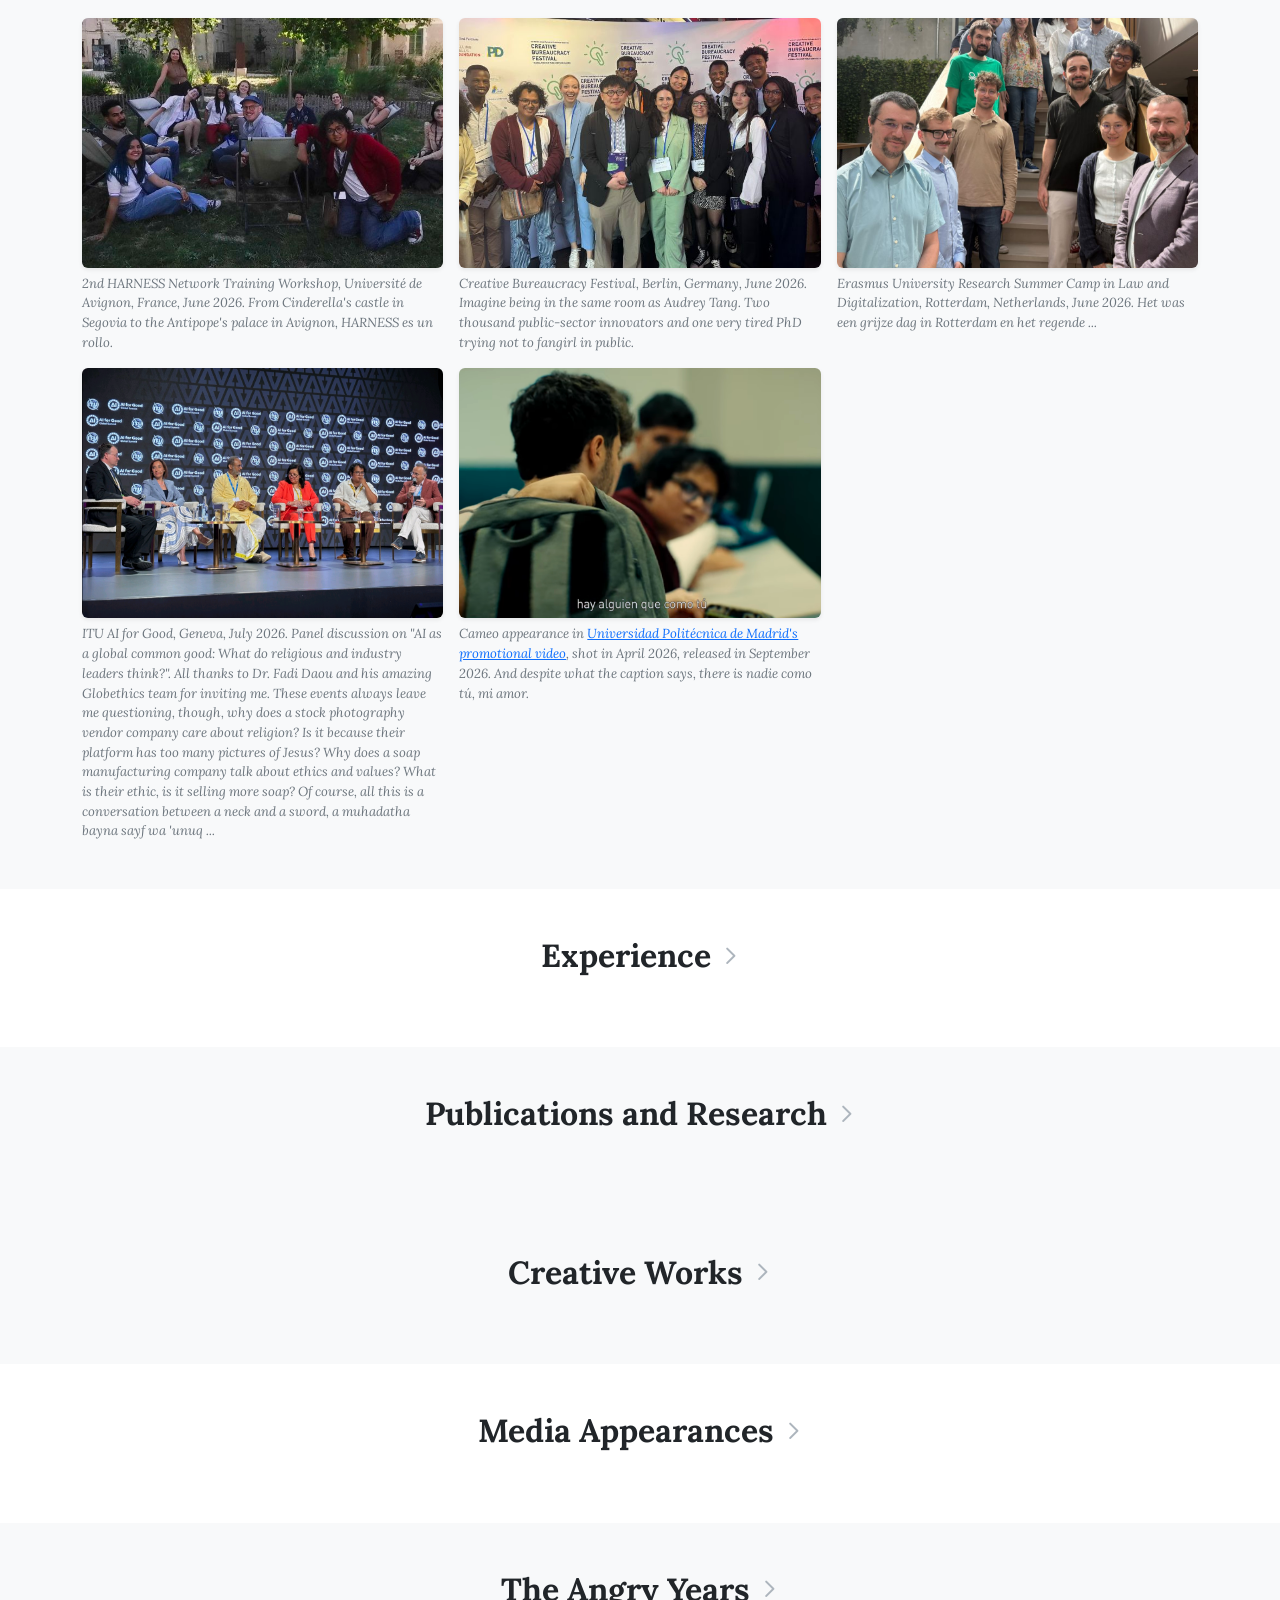
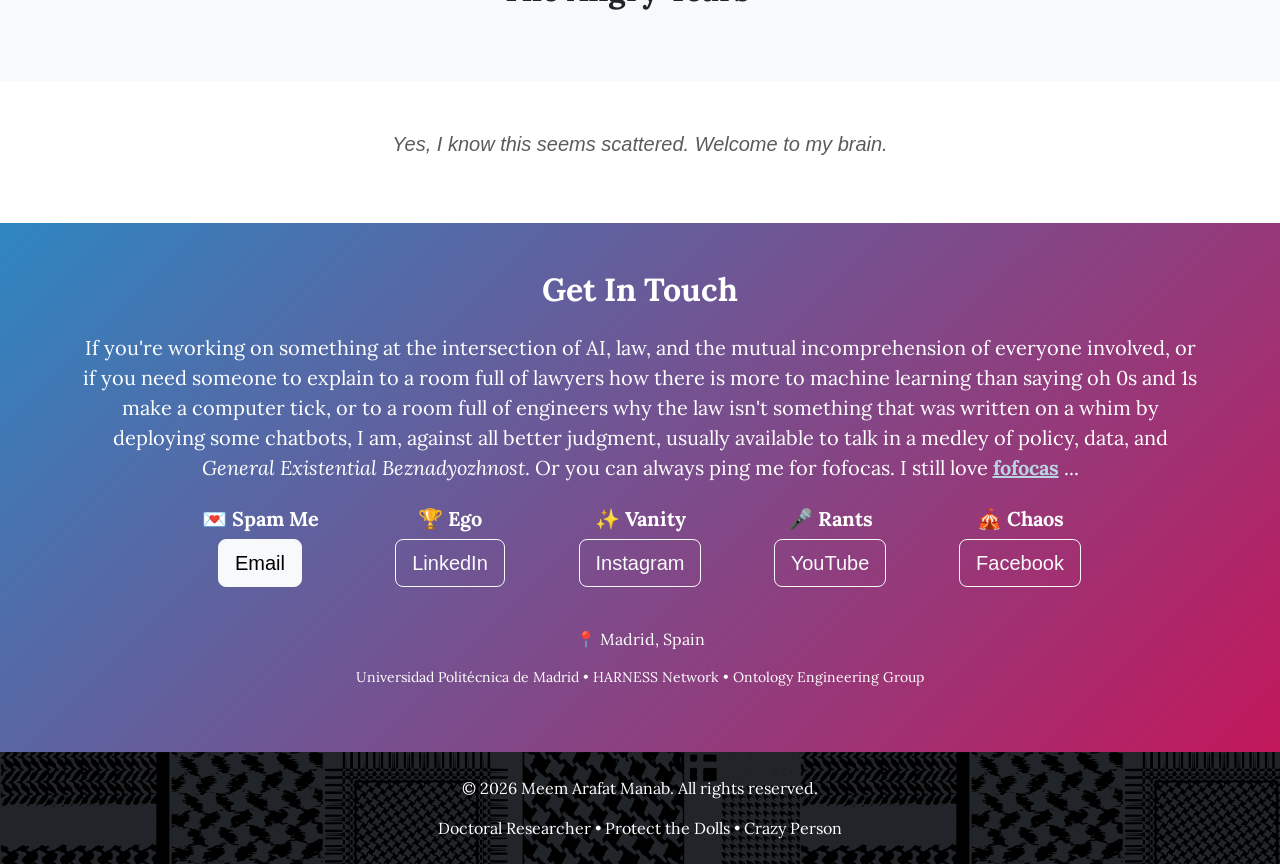
==== commit 32a90db1: "Update index.html" ====
--- a/index.html
+++ b/index.html
@@ -288,7 +288,7 @@
                 <li><strong>University:</strong> Universidad Politécnica de Madrid (TU Madrid if you speak German)</li>
                 <li><strong>Network:</strong> <a href="https://harness-network.eu/" target="_blank"> HARNESS</a></li>
                 <li><strong>Supervisors:</strong> Dr. Elena Montiel-Ponsoda, Dr. Víctor Rodríguez-Doncel, Dr. Harshavardhan Pandit (Trinity College Dublin), Dr. Monica Palmirani (Alma Mater Studiorum – Università di Bologna)</li>
-                <li><strong>Focus:</strong> European Data Spaces</li>
+                <li><strong>Focus:</strong> Legal Agency of Agentic AI</li>
               </ul>
               
               <h6 class="mt-3">Education</h6>
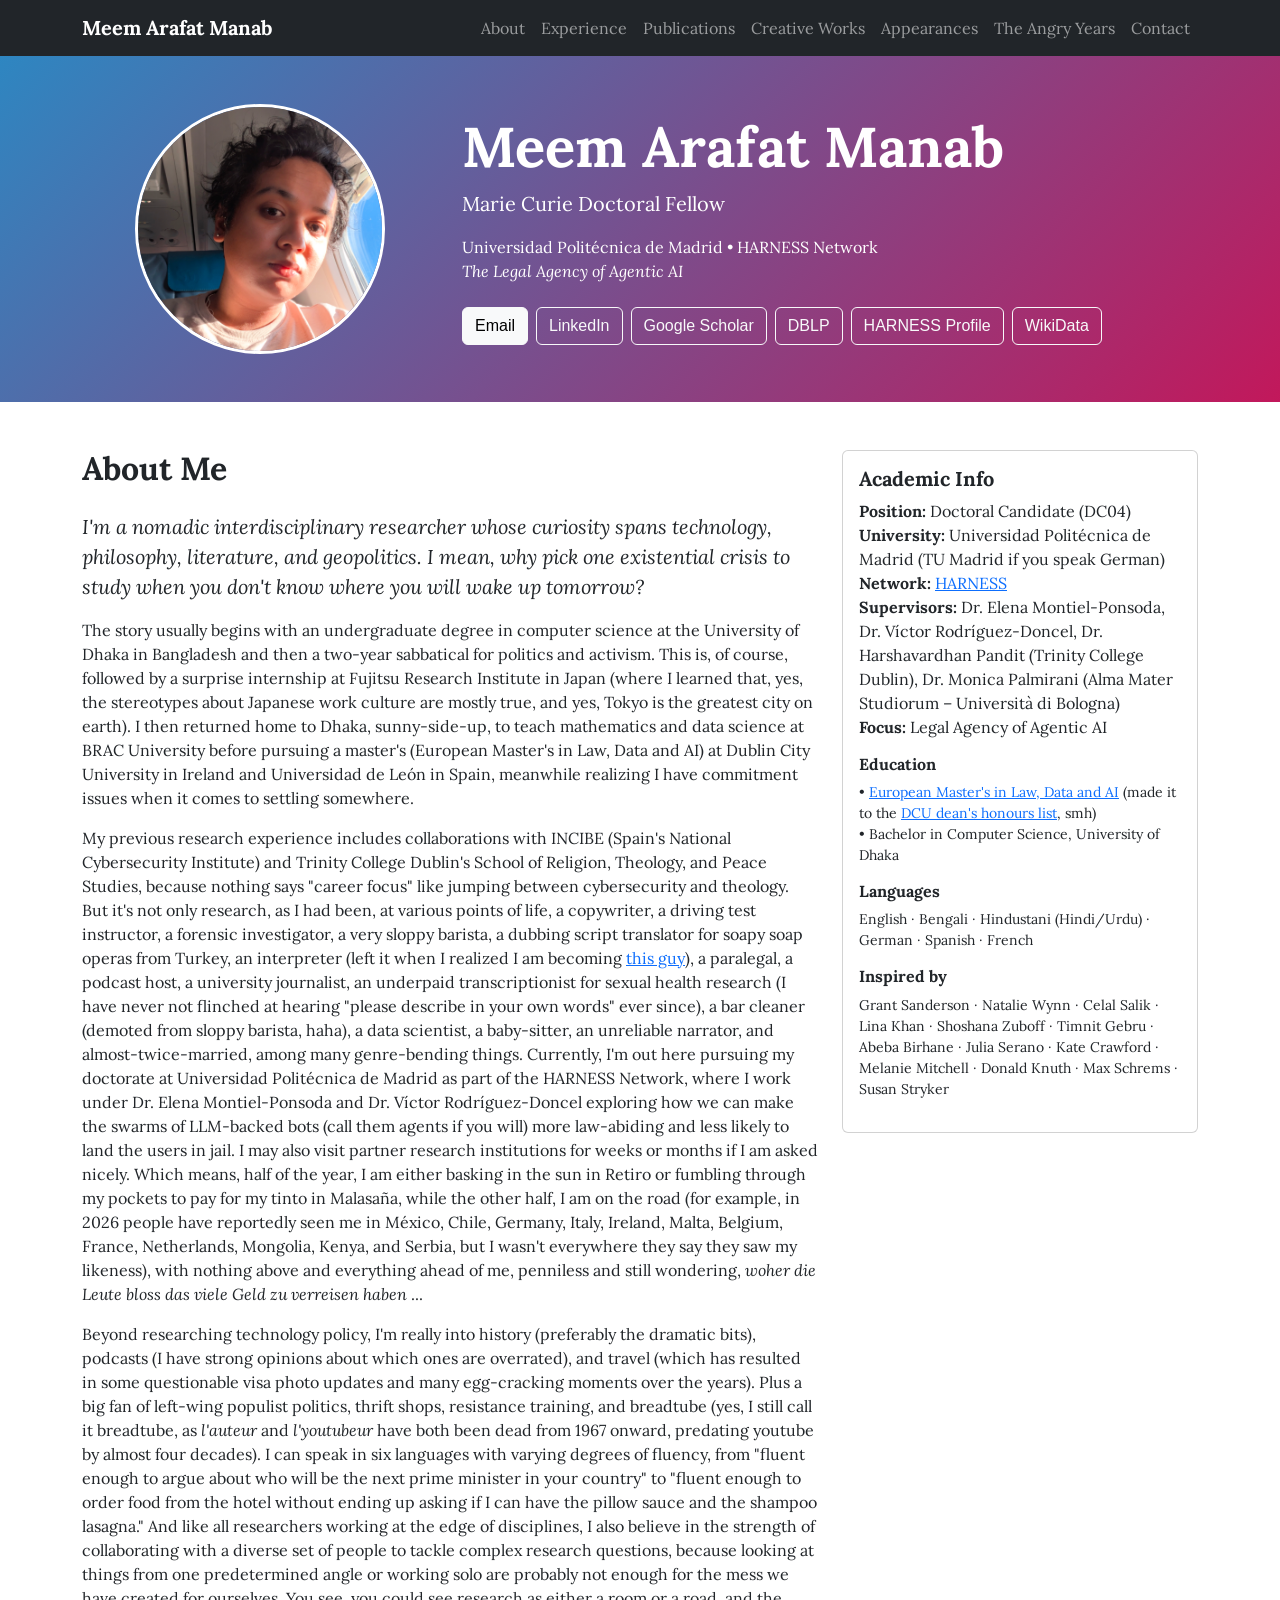
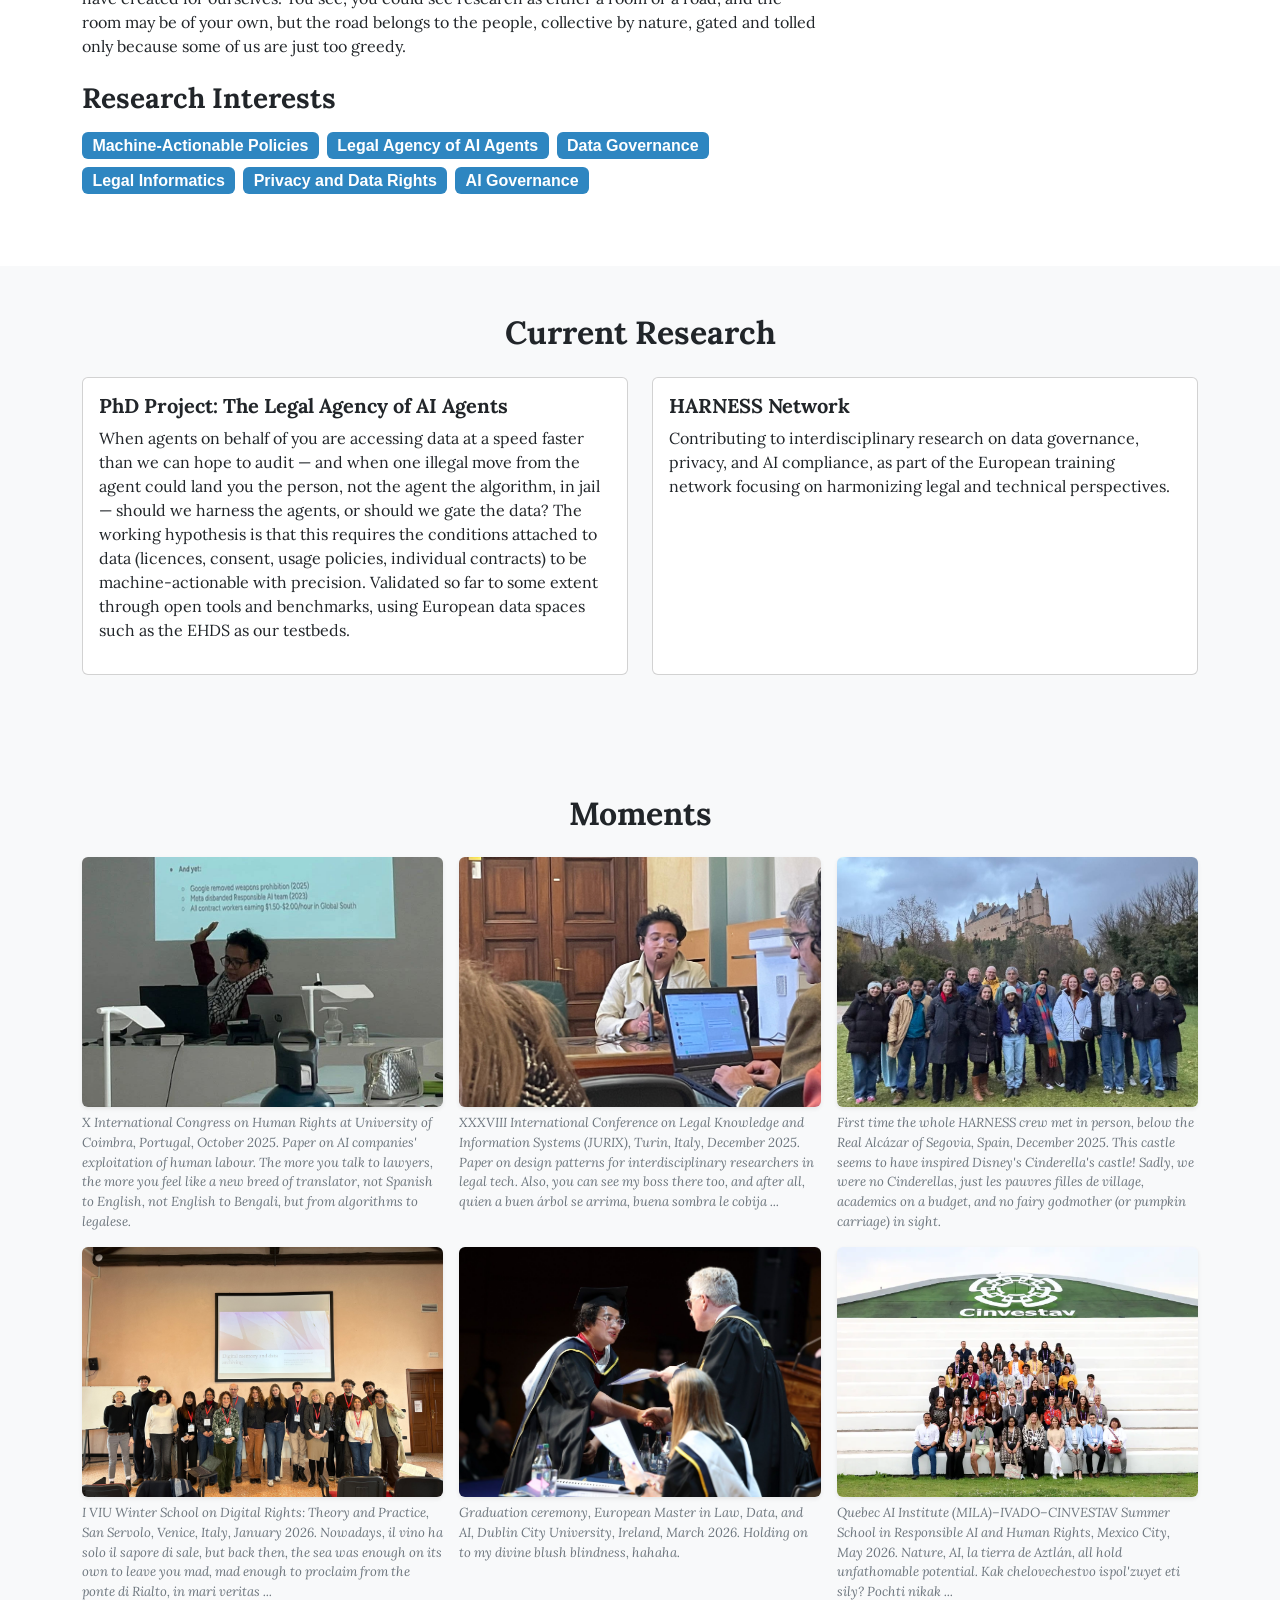
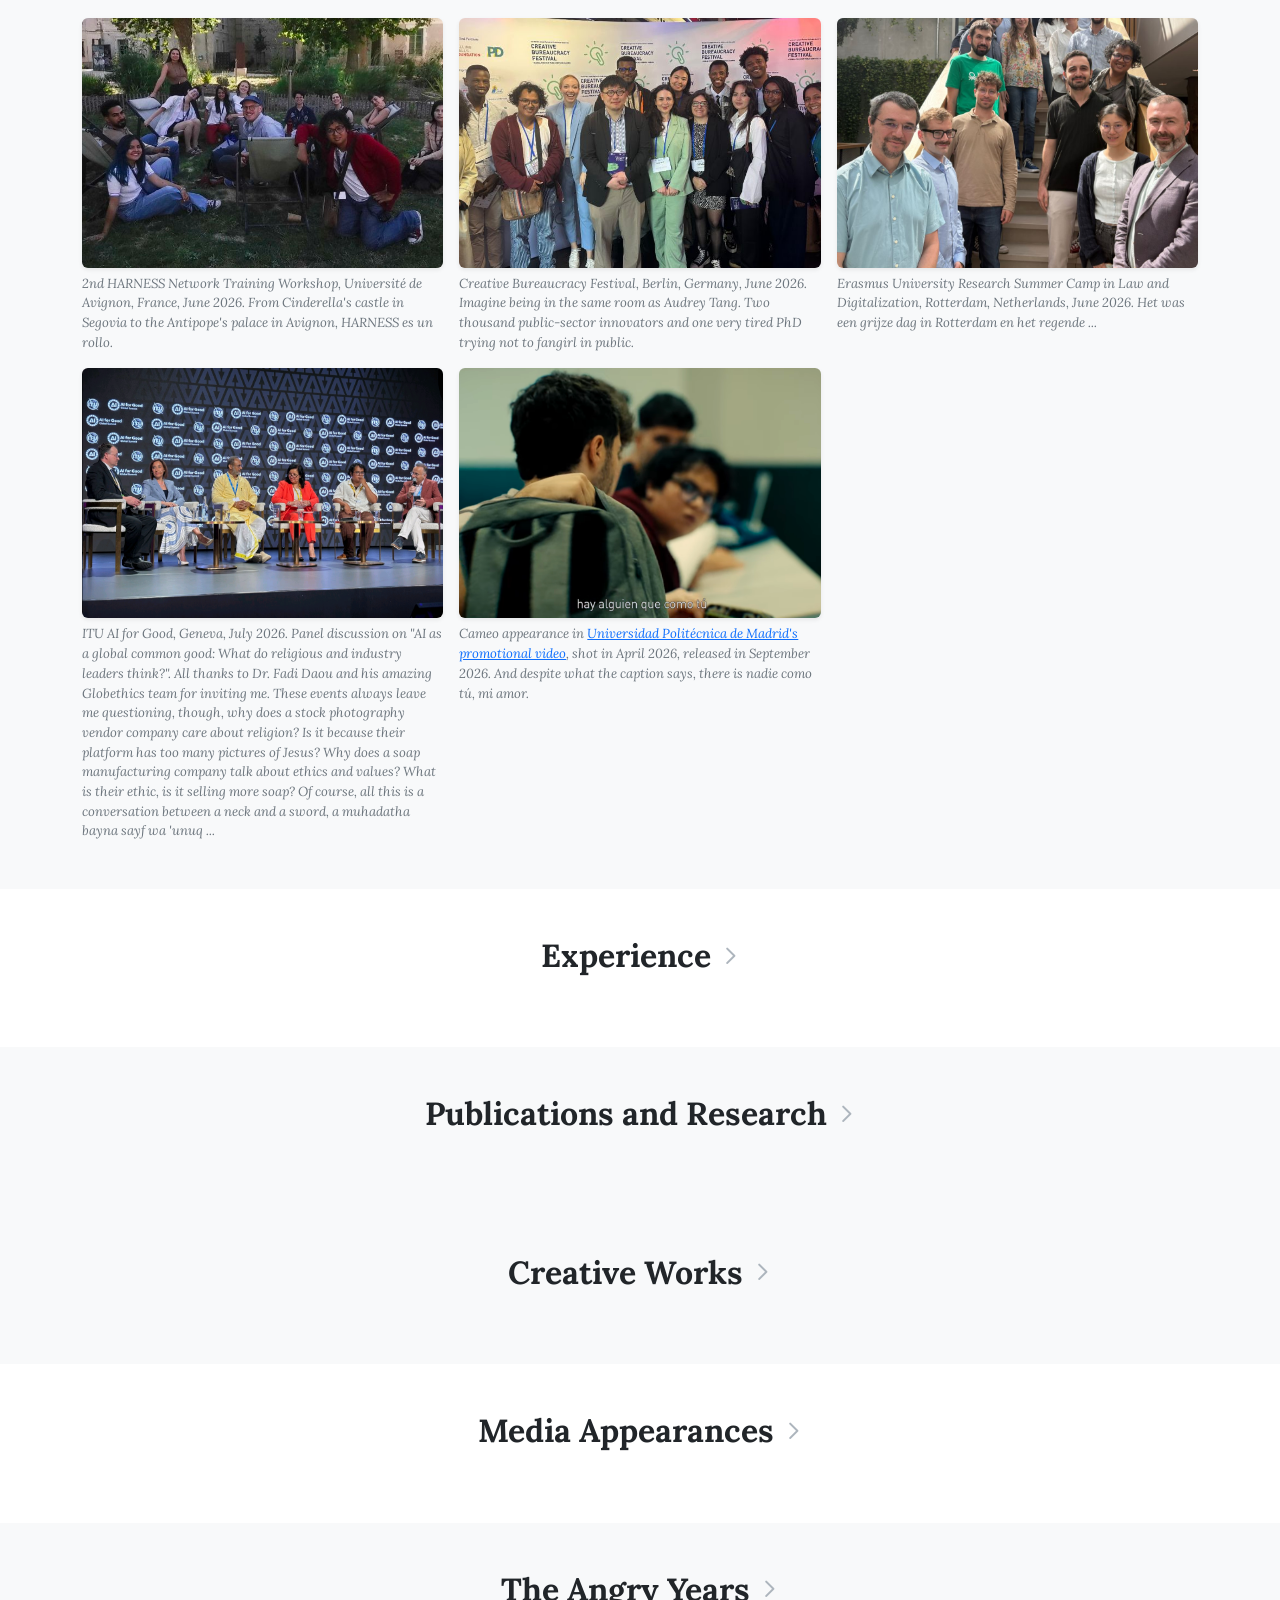
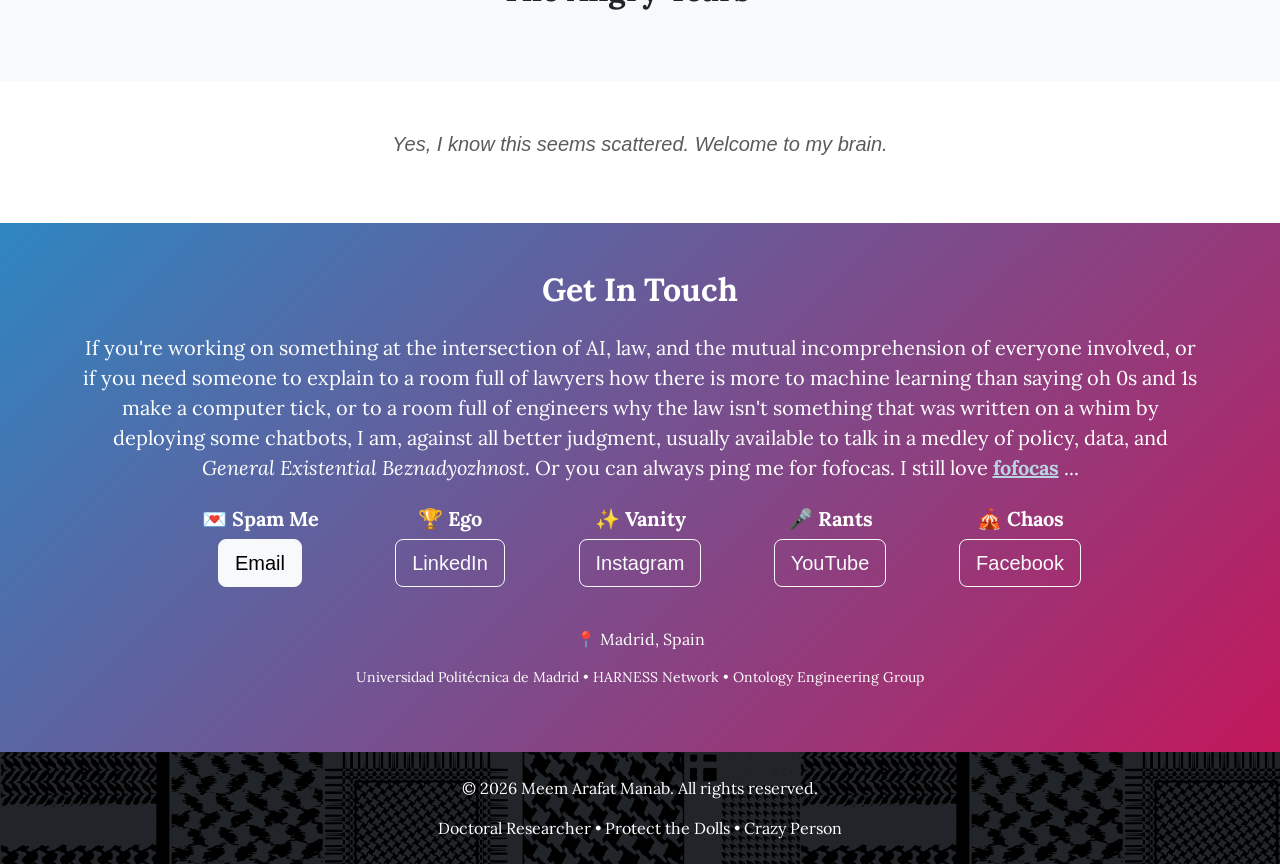
==== commit 63a23bd2: "Update index.html" ====
--- a/index.html
+++ b/index.html
@@ -265,7 +265,7 @@
           
           <p>The story usually begins with an undergraduate degree in computer science at the University of Dhaka in Bangladesh and then a two-year sabbatical for politics and activism. This is, of course, followed by a surprise internship at Fujitsu Research Institute in Japan (where I learned that, yes, the stereotypes about Japanese work culture are mostly true, and yes, Tokyo is the greatest city on earth). I then returned home to Dhaka, sunny-side-up, to teach mathematics and data science at BRAC University before pursuing a master's (European Master's in Law, Data and AI) at Dublin City University in Ireland and Universidad de León in Spain, meanwhile realizing I have commitment issues when it comes to settling somewhere.</p>
           
-          <p>My previous research experience includes collaborations with INCIBE (Spain's National Cybersecurity Institute) and Trinity College Dublin's School of Religion, Theology, and Peace Studies, because nothing says "career focus" like jumping between cybersecurity and theology. But it's not only research, as I had been, at various points of life, a copywriter, a driving test instructor, a forensic investigator, a very sloppy barista, a dubbing script translator for soapy soap operas from Turkey, an interpreter (left it when I realized I am becoming <a href="https://www.youtube.com/watch?v=foT9rsHmS24" target="_blank">this guy</a>), a paralegal, a podcast host, a university journalist, an underpaid transcriptionist for sexual health research (I have never not flinched at hearing "please describe in your own words" ever since), a bar cleaner (demoted from sloppy barista, haha), a data scientist, a baby-sitter, an unreliable narrator, and almost-twice-married, among many genre-bending things. Currently, I'm out here pursuing my doctorate at Universidad Politécnica de Madrid as part of the HARNESS Network, where I work under Dr. Elena Montiel-Ponsoda and Dr. Víctor Rodríguez-Doncel exploring how we can make the swarms of LLM-backed bots (call them agents if you will) more law-abiding and less likely to land the users in jail. I may also visit partner research institutions for weeks or months if I am asked nicely. Which means, half of the year, I am either tanning in Retiro or wearing my pinta Malasaña, while the other half, I am on the road (for example, in 2026 people have reportedly seen me in México, Chile, Germany, Italy, Ireland, Malta, Belgium, France, Netherlands, Mongolia, Kenya, and Serbia, but I wasn't everywhere they say they saw my likeness), with nothing above and everything ahead of me, penniless and still wondering, <i>woher die Leute bloss das viele Geld zu verreisen haben</i> ...</p>
+          <p>My previous research experience includes collaborations with INCIBE (Spain's National Cybersecurity Institute) and Trinity College Dublin's School of Religion, Theology, and Peace Studies, because nothing says "career focus" like jumping between cybersecurity and theology. But it's not only research, as I had been, at various points of life, a copywriter, a driving test instructor, a forensic investigator, a very sloppy barista, a dubbing script translator for soapy soap operas from Turkey, an interpreter (left it when I realized I am becoming <a href="https://www.youtube.com/watch?v=foT9rsHmS24" target="_blank">this guy</a>), a paralegal, a podcast host, a university journalist, an underpaid transcriptionist for sexual health research (I have never not flinched at hearing "please describe in your own words" ever since), a bar cleaner (demoted from sloppy barista, haha), a data scientist, a baby-sitter, an unreliable narrator, and almost-twice-married, among many genre-bending things. Currently, I'm out here pursuing my doctorate at Universidad Politécnica de Madrid as part of the HARNESS Network, where I work under Dr. Elena Montiel-Ponsoda and Dr. Víctor Rodríguez-Doncel exploring how we can make the swarms of LLM-backed bots (call them agents if you will) more law-abiding and less likely to land the users in jail. I may also visit partner research institutions for weeks or months if I am asked nicely. Which means, half of the year, I am either basking in the sun in Retiro or fumbling through my pockets to pay for my tinto in Malasaña, while the other half, I am on the road (for example, in 2026 people have reportedly seen me in México, Chile, Germany, Italy, Ireland, Malta, Belgium, France, Netherlands, Mongolia, Kenya, and Serbia, but I wasn't everywhere they say they saw my likeness), with nothing above and everything ahead of me, penniless and still wondering, <i>woher die Leute bloss das viele Geld zu verreisen haben</i> ...</p>
 
           <p>Beyond researching technology policy, I'm really into history (preferably the dramatic bits), podcasts (I have strong opinions about which ones are overrated), and travel (which has resulted in some questionable visa photo updates and many egg-cracking moments over the years). Plus a big fan of left-wing populist politics, thrift shops, resistance training, and breadtube (yes, I still call it breadtube, as <i>l'auteur</i> and <i>l'youtubeur</i> have both been dead from 1967 onward, predating youtube by almost four decades). I can speak in six languages with varying degrees of fluency, from "fluent enough to argue about who will be the next prime minister in your country" to "fluent enough to order food from the hotel without ending up asking if I can have the pillow sauce and the shampoo lasagna." And like all researchers working at the edge of disciplines, I also believe in the strength of collaborating with a diverse set of people to tackle complex research questions, because looking at things from one predetermined angle or working solo are probably not enough for the mess we have created for ourselves. You see, you could see research as either a room or a road, and the room may be of your own, but the road belongs to the people, collective by nature, gated and tolled only because some of us are just too greedy.</p>
 
@@ -318,7 +318,7 @@
           <div class="card h-100">
             <div class="card-body">
               <h5 class="card-title">PhD Project: The Legal Agency of AI Agents</h5>
-              <p class="card-text">When agents on behalf of you are accessing data at a speed faster than we can hope to audit — and when one illegal move from the agent could land you the person, not the agent the algorithm, to jail — should we harness the agents, or gate the data? The working hypothesis is that this requires the conditions attached to data (licences, consent, usage policies, individual contracts) to be machine-actionable with precision. Already validated to some degree through open tools and benchmarks, using European data spaces such as the EHDS as our testbeds.</p>
+              <p class="card-text">When agents on behalf of you are accessing data at a speed faster than we can hope to audit — and when one illegal move from the agent could land you the person, not the agent the algorithm, in jail — should we harness the agents, or should we gate the data? The working hypothesis is that this requires the conditions attached to data (licences, consent, usage policies, individual contracts) to be machine-actionable with precision. Validated so far to some extent through open tools and benchmarks, using European data spaces such as the EHDS as our testbeds.</p>
   </p>
             </div>
           </div>
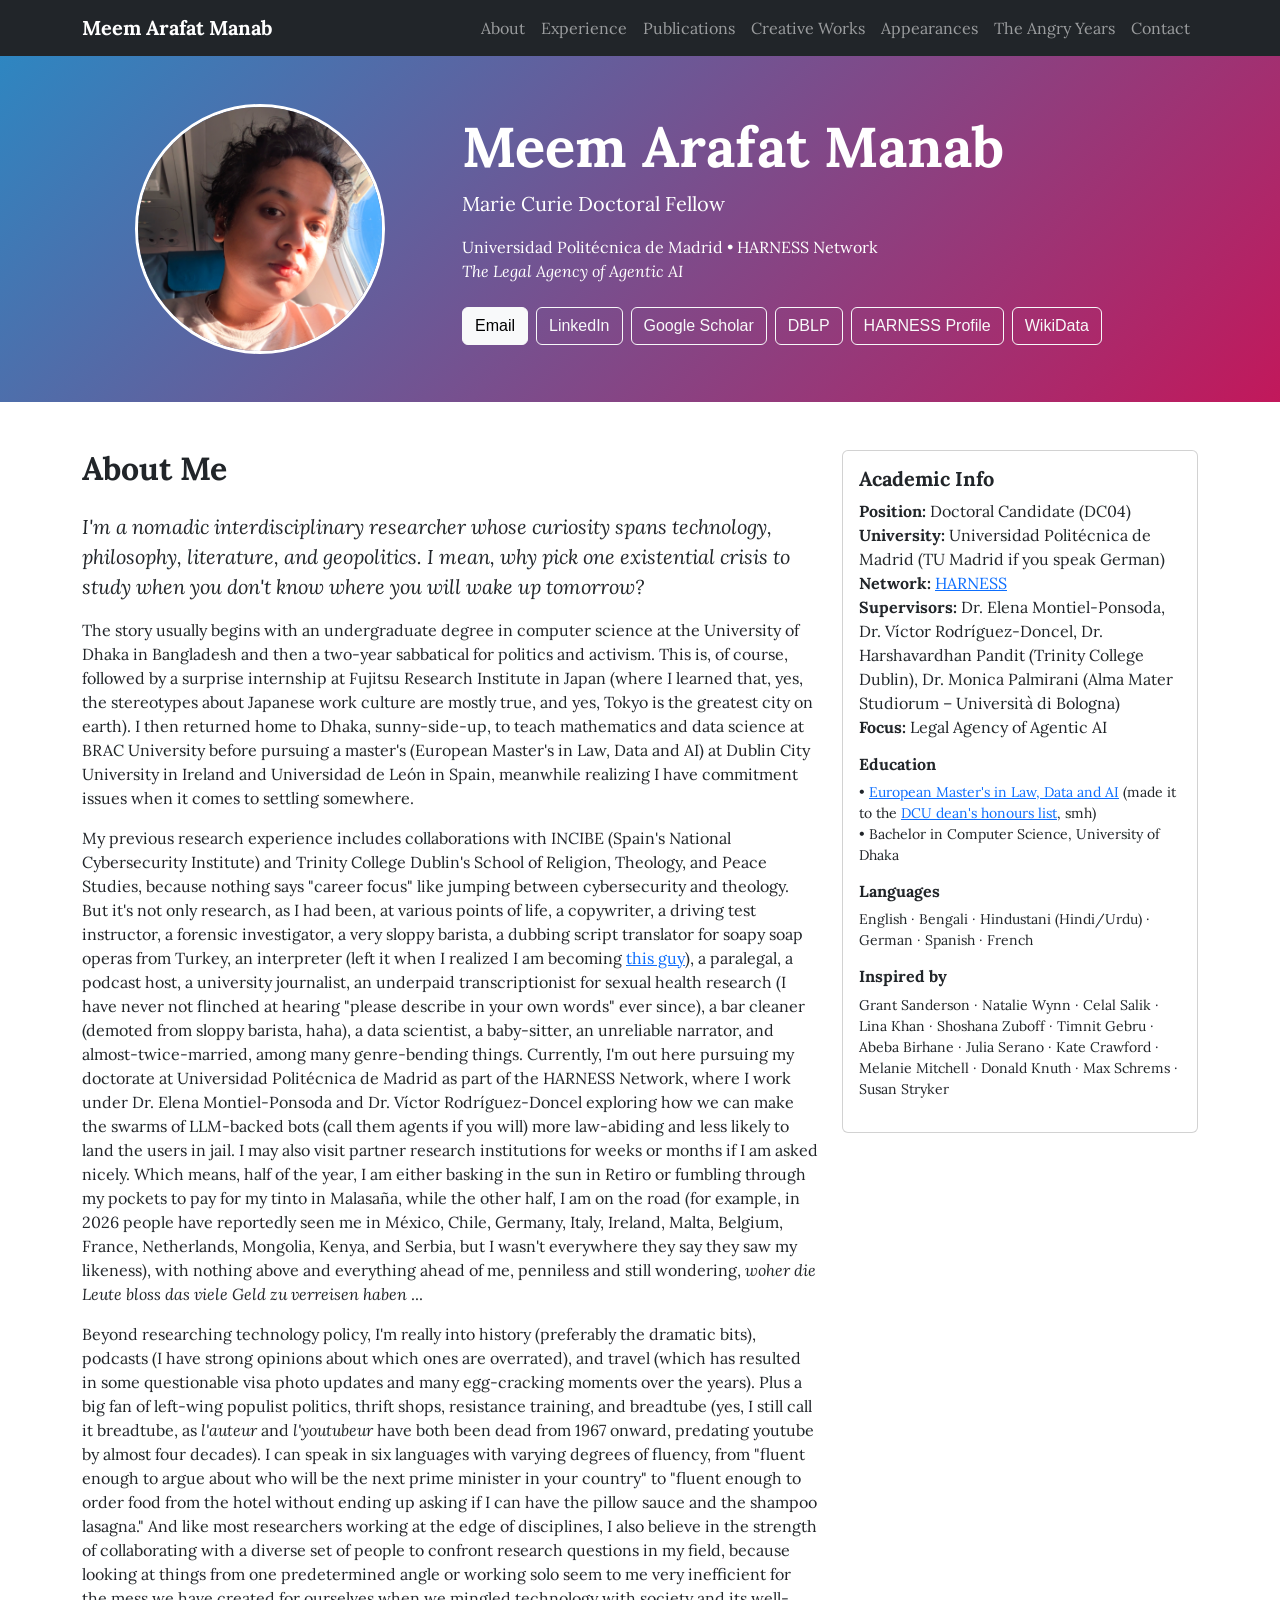
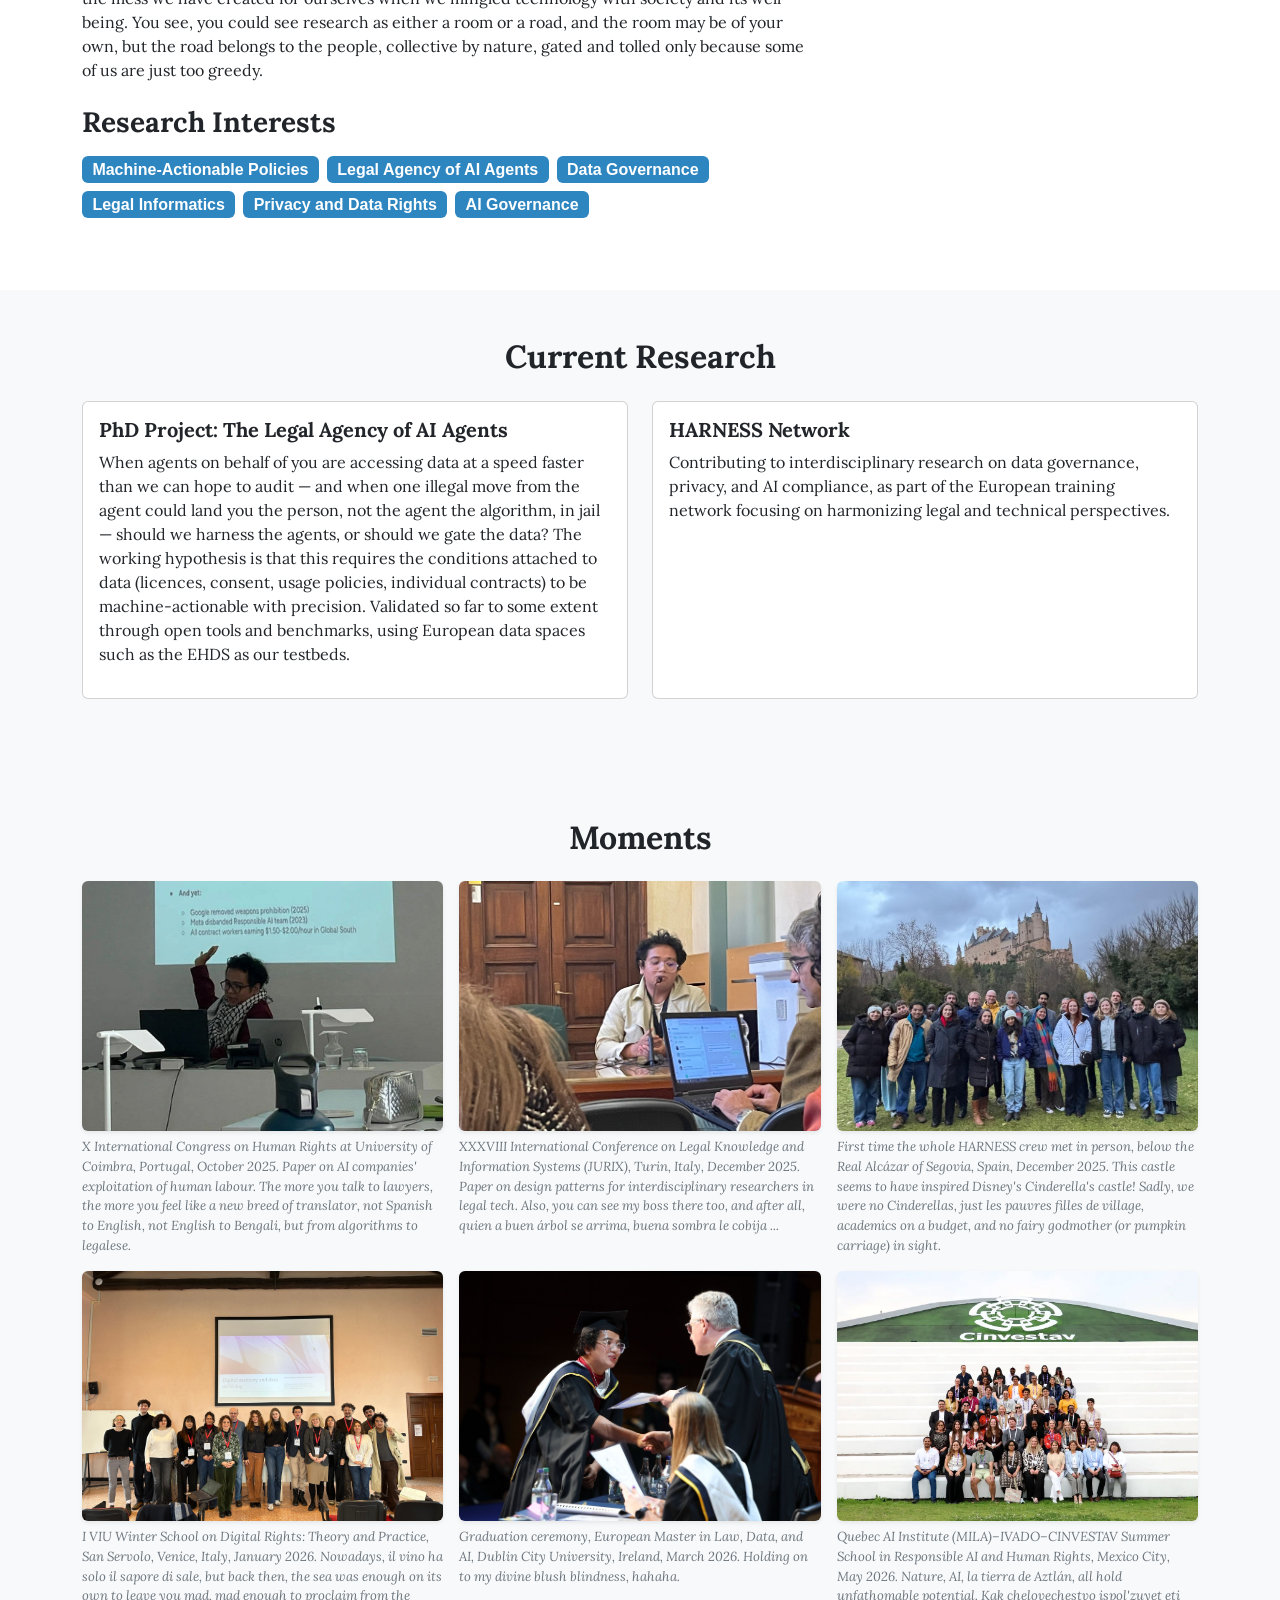
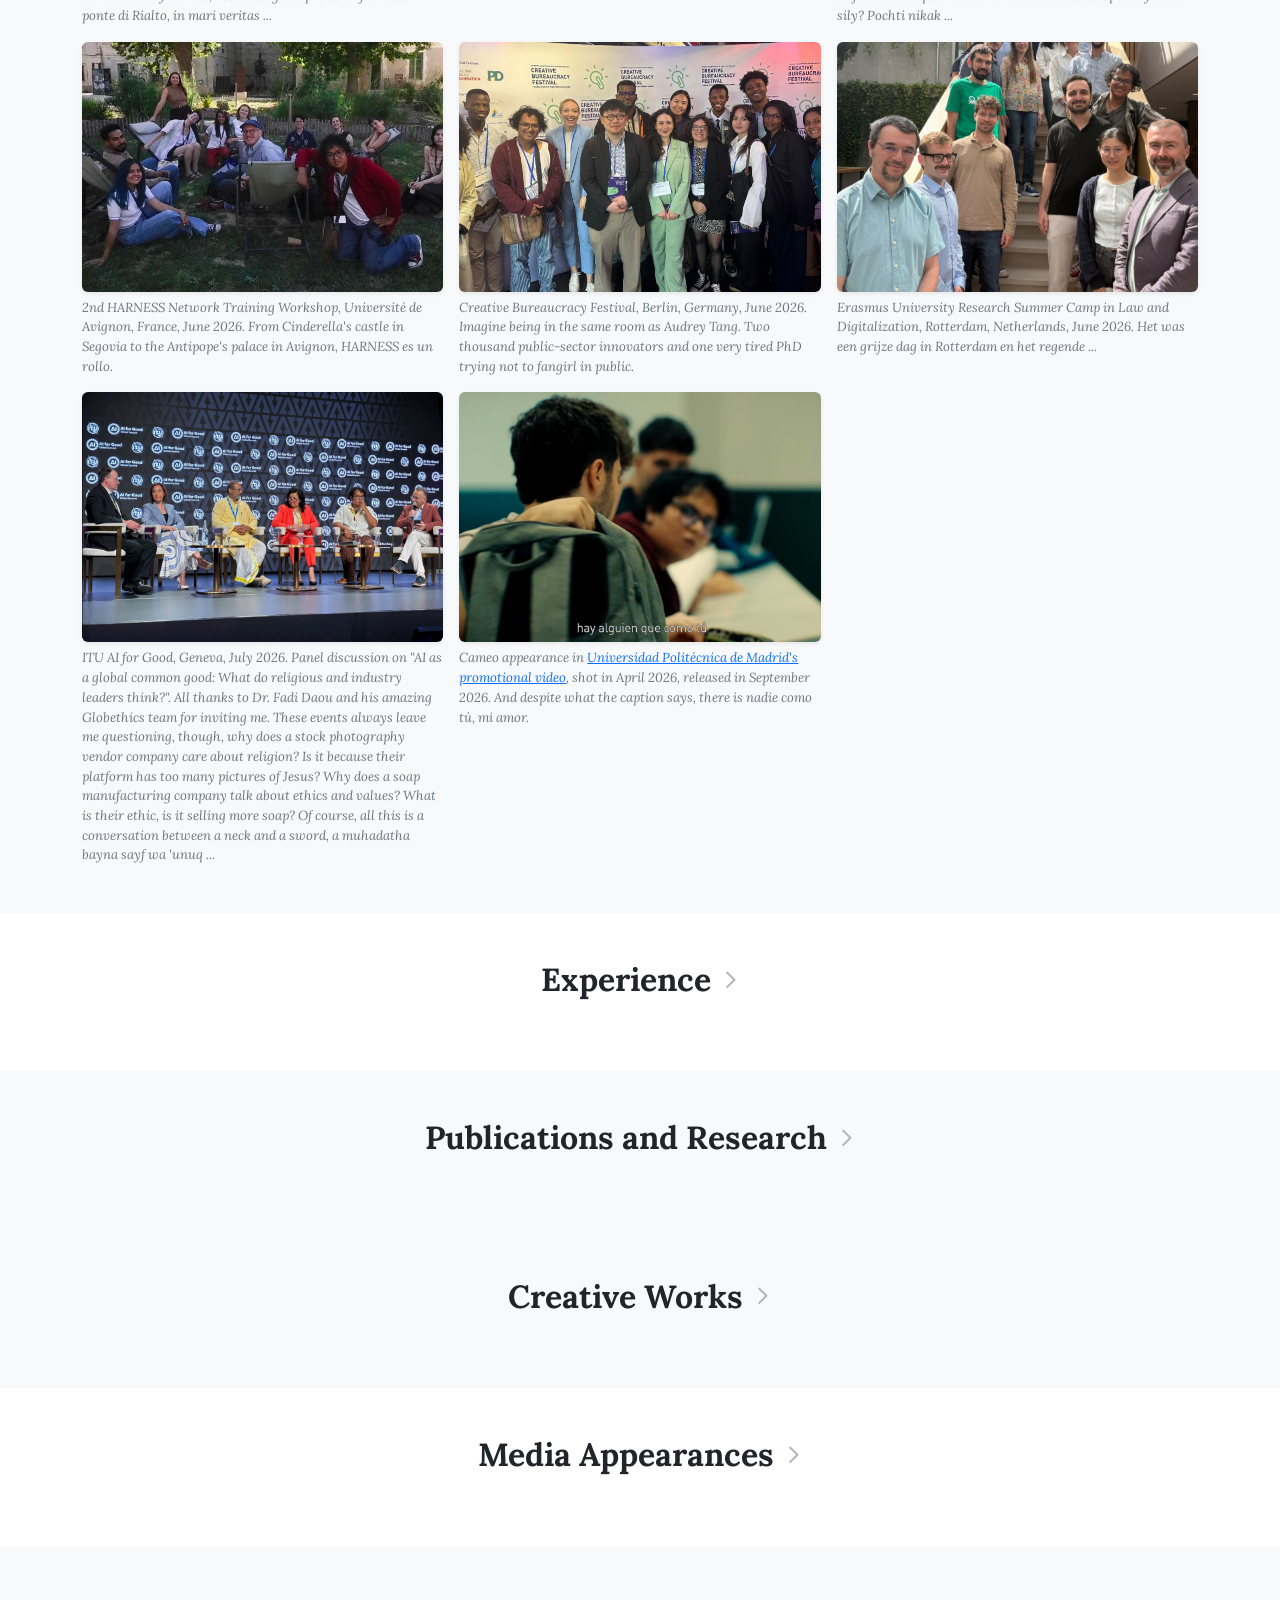
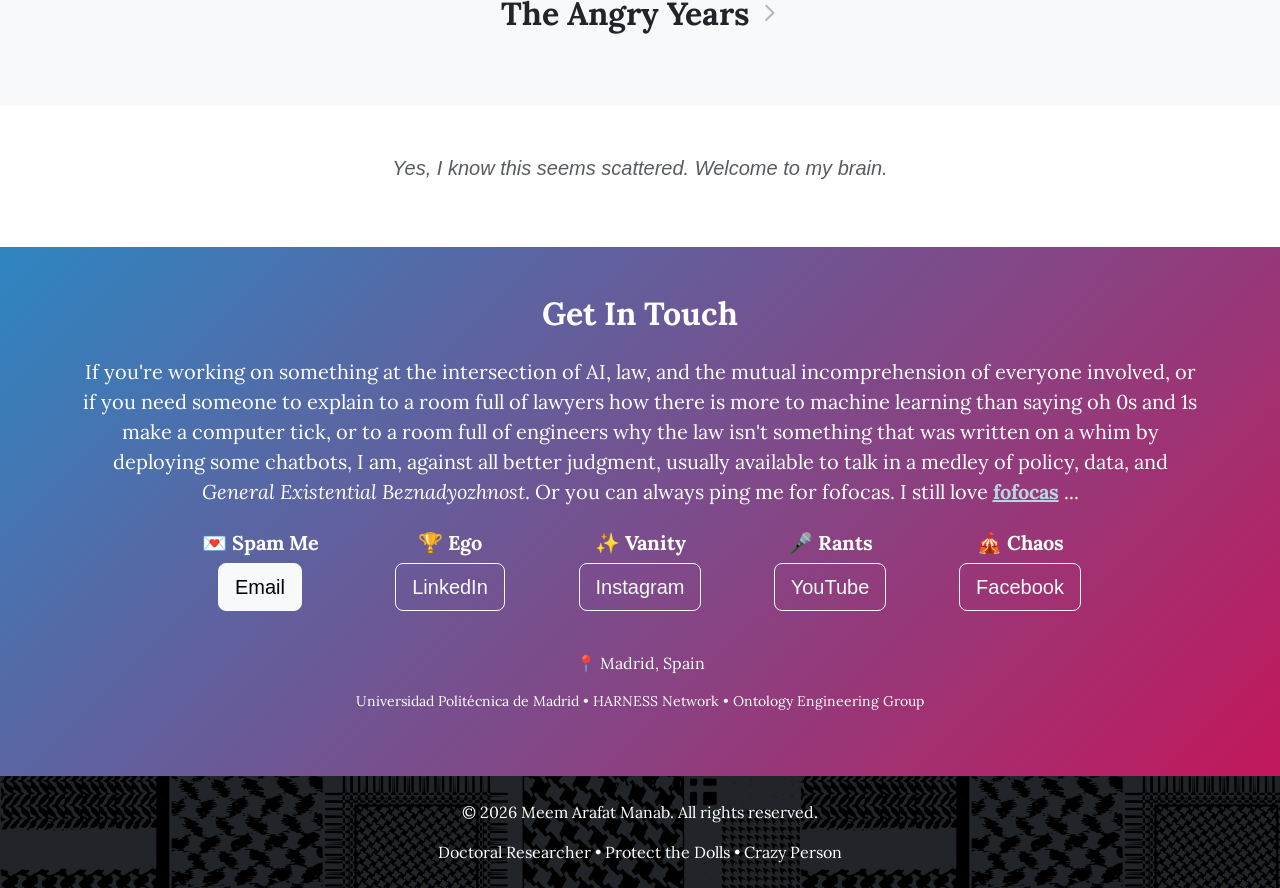
==== commit b521d7b4: "Update index.html" ====
--- a/index.html
+++ b/index.html
@@ -267,7 +267,7 @@
           
           <p>My previous research experience includes collaborations with INCIBE (Spain's National Cybersecurity Institute) and Trinity College Dublin's School of Religion, Theology, and Peace Studies, because nothing says "career focus" like jumping between cybersecurity and theology. But it's not only research, as I had been, at various points of life, a copywriter, a driving test instructor, a forensic investigator, a very sloppy barista, a dubbing script translator for soapy soap operas from Turkey, an interpreter (left it when I realized I am becoming <a href="https://www.youtube.com/watch?v=foT9rsHmS24" target="_blank">this guy</a>), a paralegal, a podcast host, a university journalist, an underpaid transcriptionist for sexual health research (I have never not flinched at hearing "please describe in your own words" ever since), a bar cleaner (demoted from sloppy barista, haha), a data scientist, a baby-sitter, an unreliable narrator, and almost-twice-married, among many genre-bending things. Currently, I'm out here pursuing my doctorate at Universidad Politécnica de Madrid as part of the HARNESS Network, where I work under Dr. Elena Montiel-Ponsoda and Dr. Víctor Rodríguez-Doncel exploring how we can make the swarms of LLM-backed bots (call them agents if you will) more law-abiding and less likely to land the users in jail. I may also visit partner research institutions for weeks or months if I am asked nicely. Which means, half of the year, I am either basking in the sun in Retiro or fumbling through my pockets to pay for my tinto in Malasaña, while the other half, I am on the road (for example, in 2026 people have reportedly seen me in México, Chile, Germany, Italy, Ireland, Malta, Belgium, France, Netherlands, Mongolia, Kenya, and Serbia, but I wasn't everywhere they say they saw my likeness), with nothing above and everything ahead of me, penniless and still wondering, <i>woher die Leute bloss das viele Geld zu verreisen haben</i> ...</p>
 
-          <p>Beyond researching technology policy, I'm really into history (preferably the dramatic bits), podcasts (I have strong opinions about which ones are overrated), and travel (which has resulted in some questionable visa photo updates and many egg-cracking moments over the years). Plus a big fan of left-wing populist politics, thrift shops, resistance training, and breadtube (yes, I still call it breadtube, as <i>l'auteur</i> and <i>l'youtubeur</i> have both been dead from 1967 onward, predating youtube by almost four decades). I can speak in six languages with varying degrees of fluency, from "fluent enough to argue about who will be the next prime minister in your country" to "fluent enough to order food from the hotel without ending up asking if I can have the pillow sauce and the shampoo lasagna." And like all researchers working at the edge of disciplines, I also believe in the strength of collaborating with a diverse set of people to tackle complex research questions, because looking at things from one predetermined angle or working solo are probably not enough for the mess we have created for ourselves. You see, you could see research as either a room or a road, and the room may be of your own, but the road belongs to the people, collective by nature, gated and tolled only because some of us are just too greedy.</p>
+          <p>Beyond researching technology policy, I'm really into history (preferably the dramatic bits), podcasts (I have strong opinions about which ones are overrated), and travel (which has resulted in some questionable visa photo updates and many egg-cracking moments over the years). Plus a big fan of left-wing populist politics, thrift shops, resistance training, and breadtube (yes, I still call it breadtube, as <i>l'auteur</i> and <i>l'youtubeur</i> have both been dead from 1967 onward, predating youtube by almost four decades). I can speak in six languages with varying degrees of fluency, from "fluent enough to argue about who will be the next prime minister in your country" to "fluent enough to order food from the hotel without ending up asking if I can have the pillow sauce and the shampoo lasagna." And like most researchers working at the edge of disciplines, I also believe in the strength of collaborating with a diverse set of people to confront research questions in my field, because looking at things from one predetermined angle or working solo seem to me very inefficient for the mess we have created for ourselves when we mingled technology with society and its well-being. You see, you could see research as either a room or a road, and the room may be of your own, but the road belongs to the people, collective by nature, gated and tolled only because some of us are just too greedy.</p>
 
           <h3 class="mt-4 mb-3">Research Interests</h3>
           <div class="d-flex flex-wrap gap-2 mb-4">
